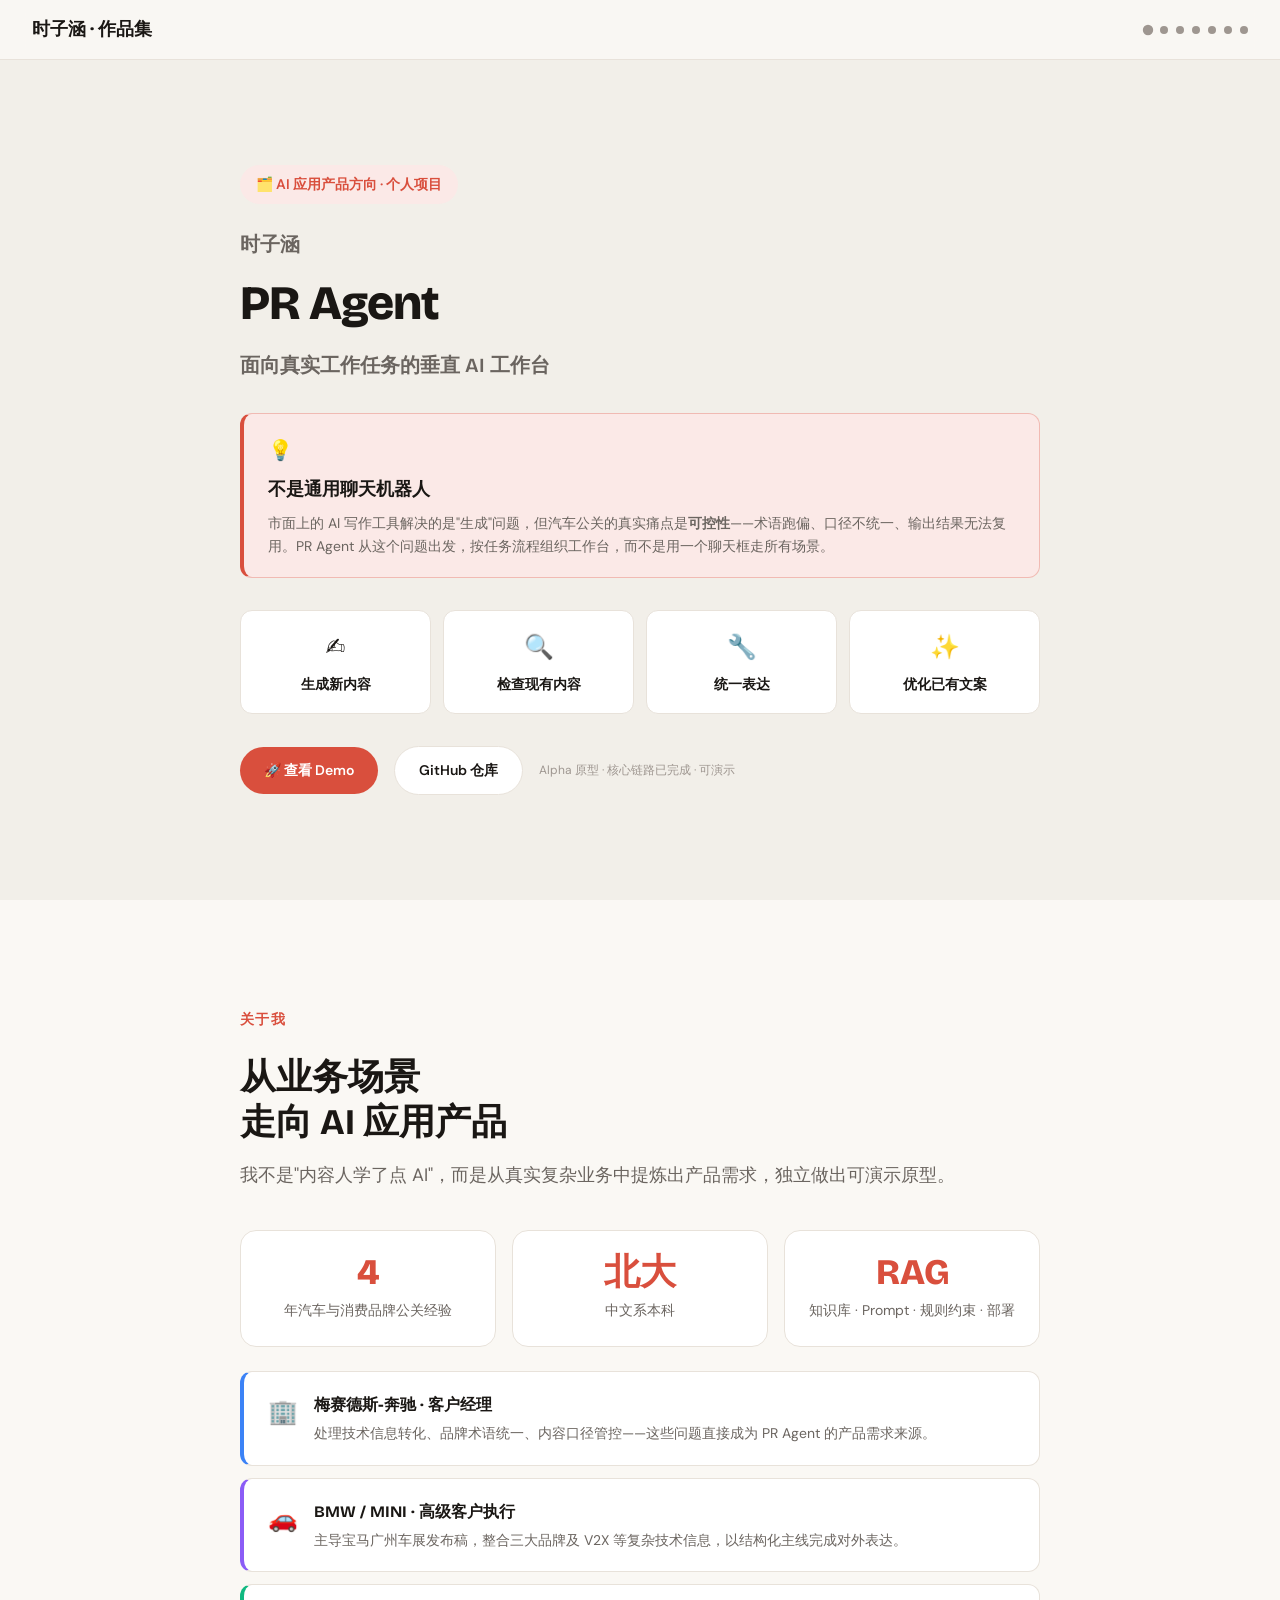
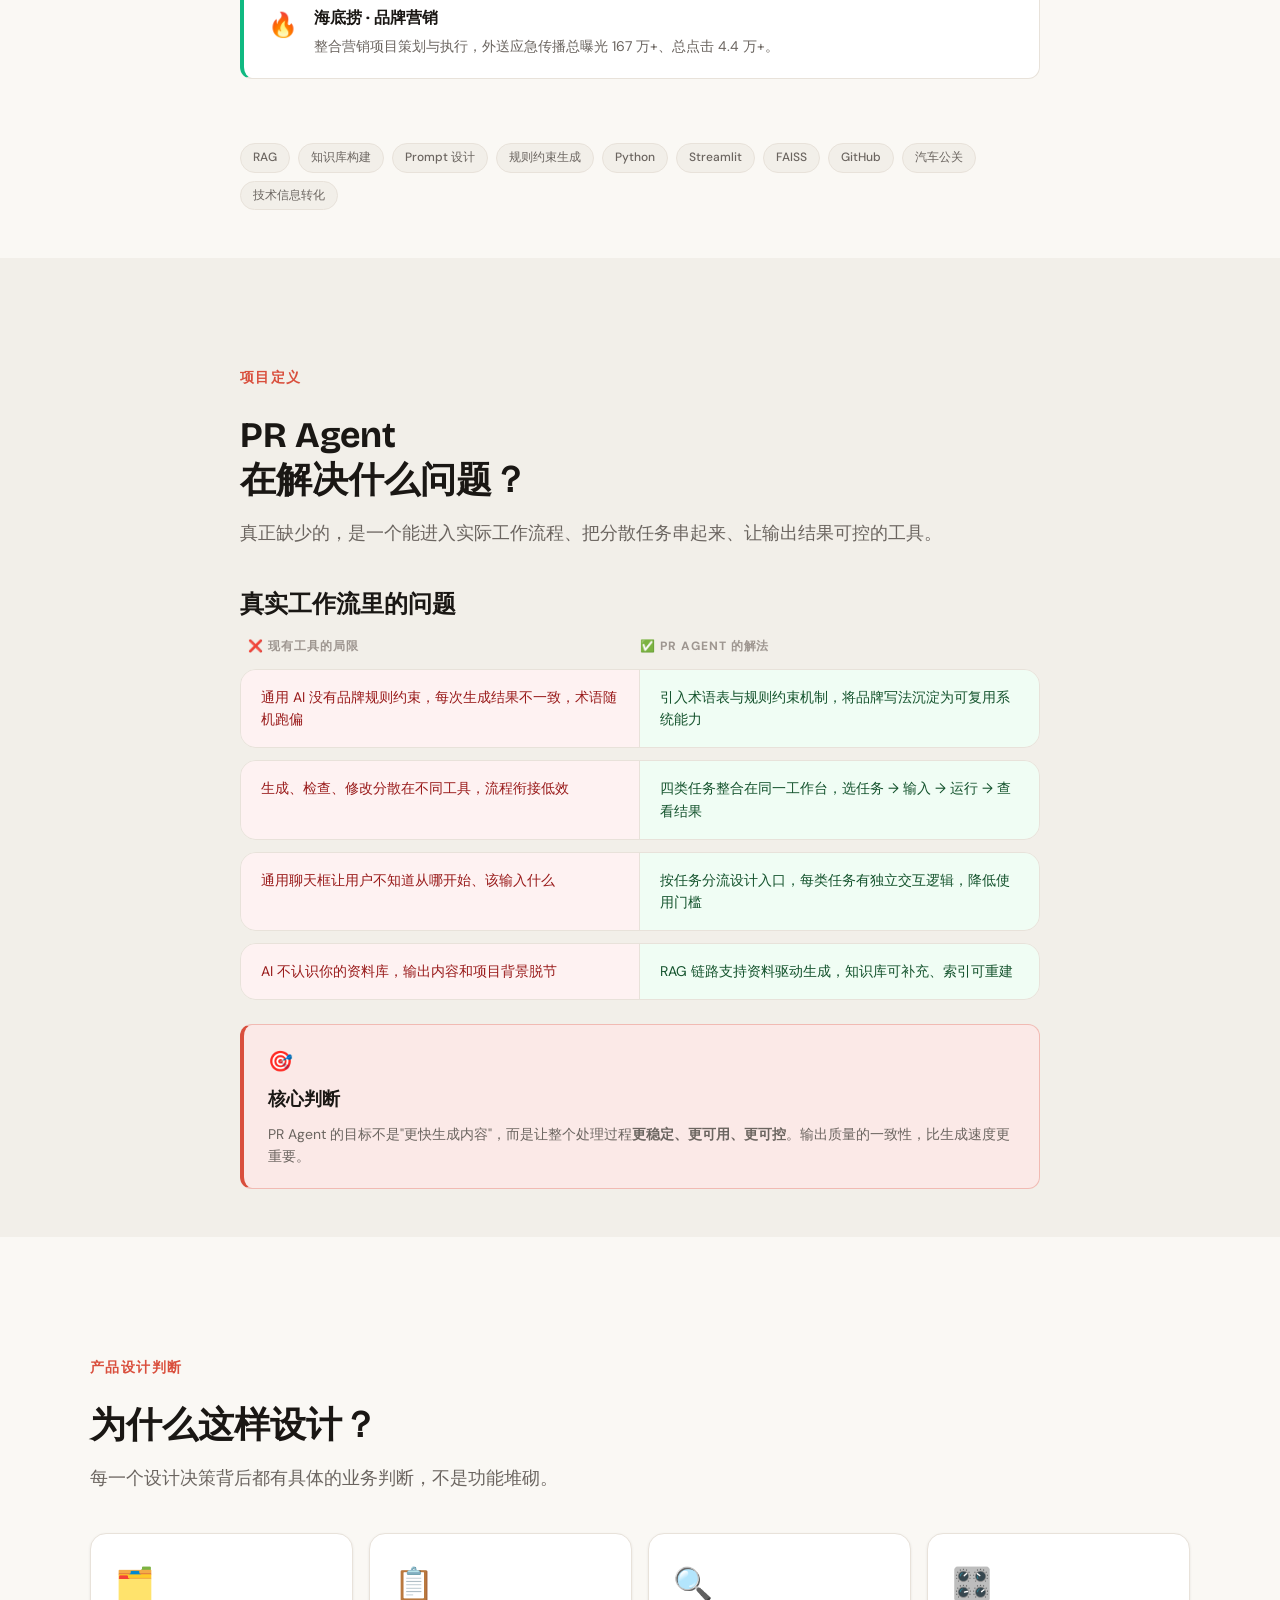
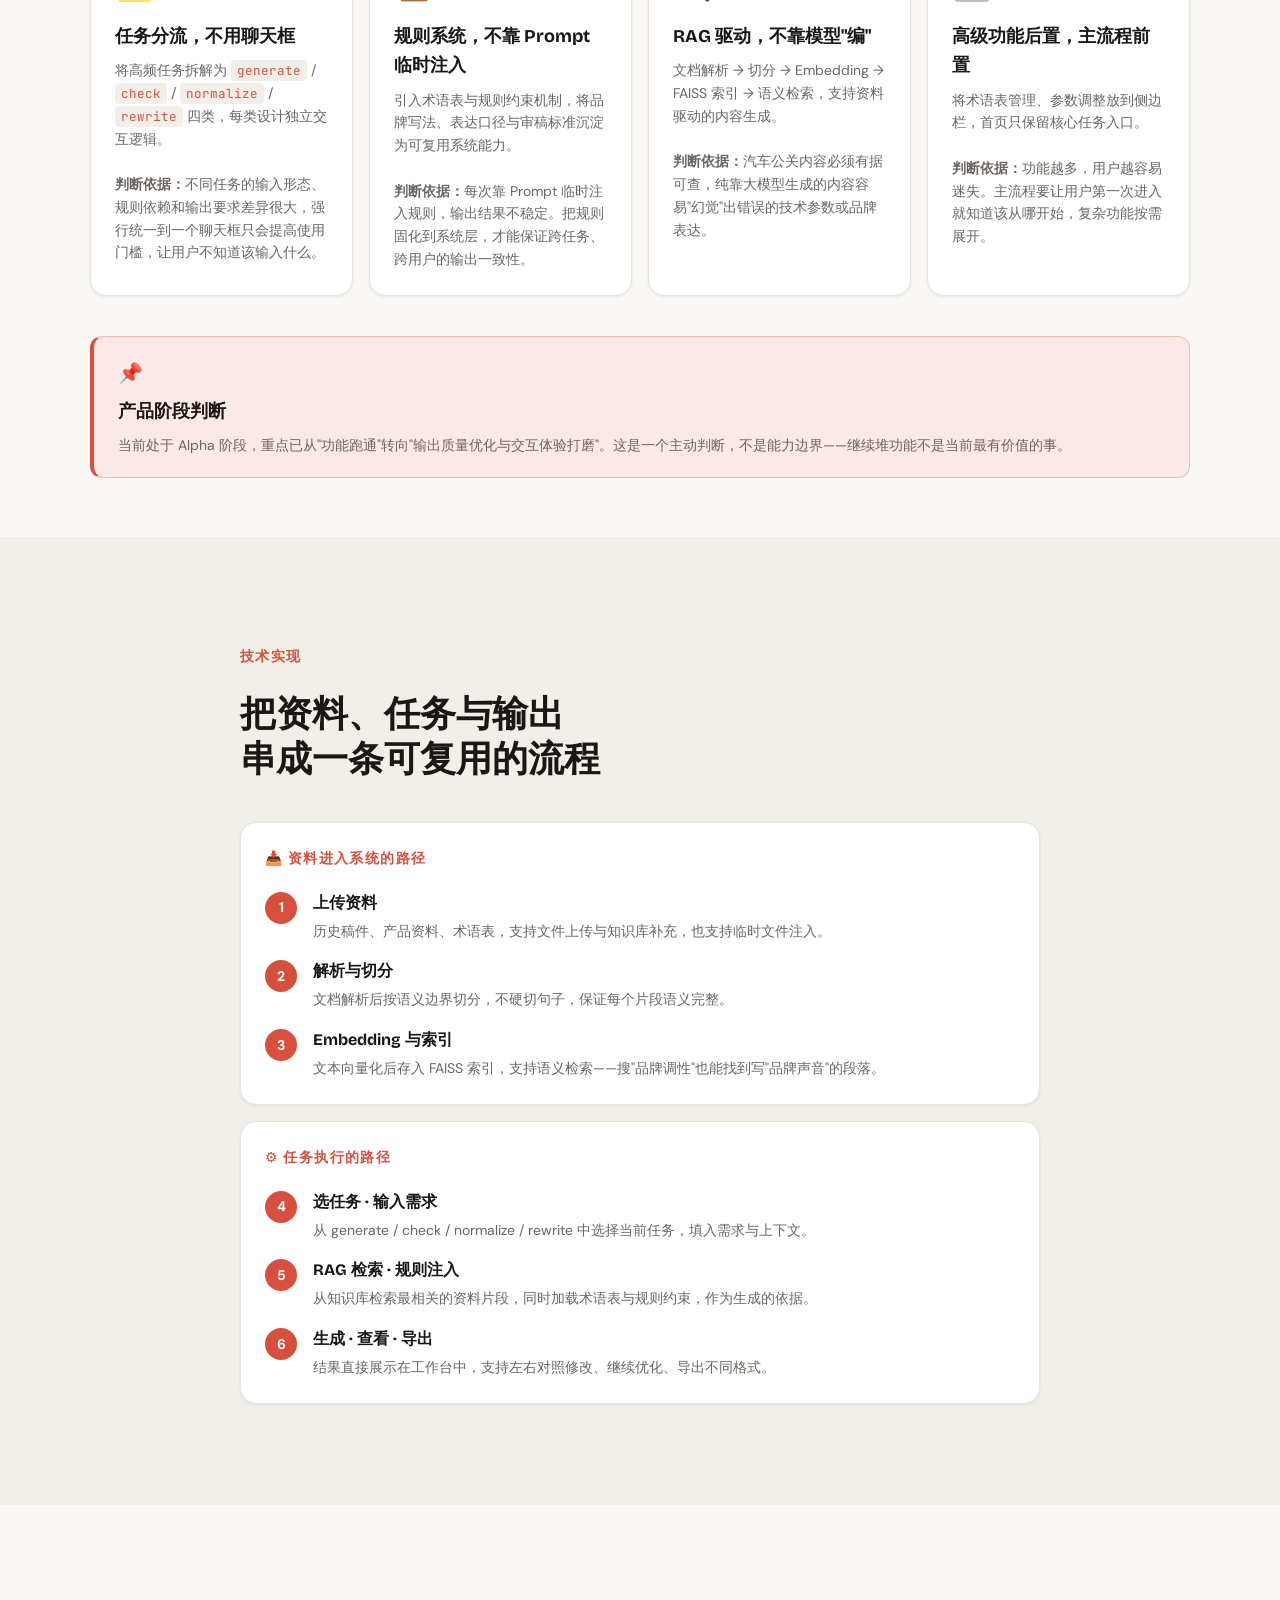
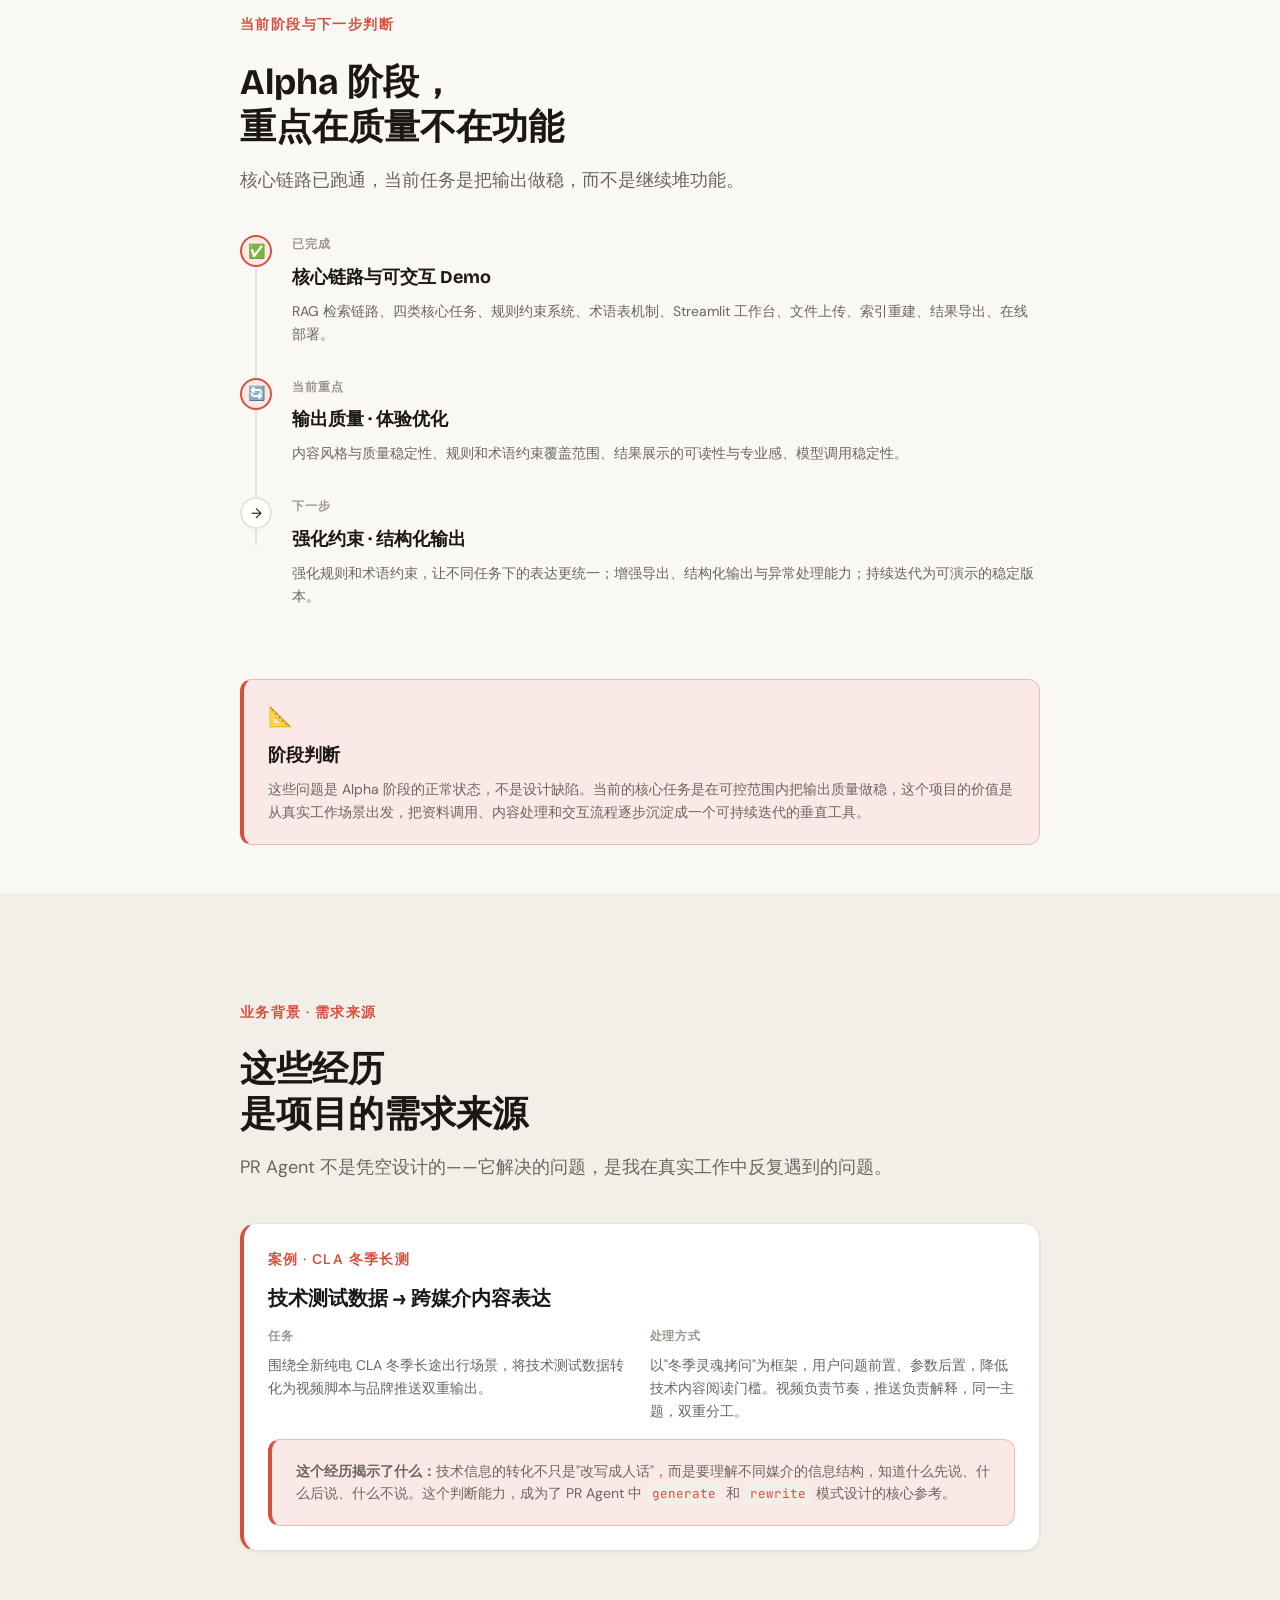
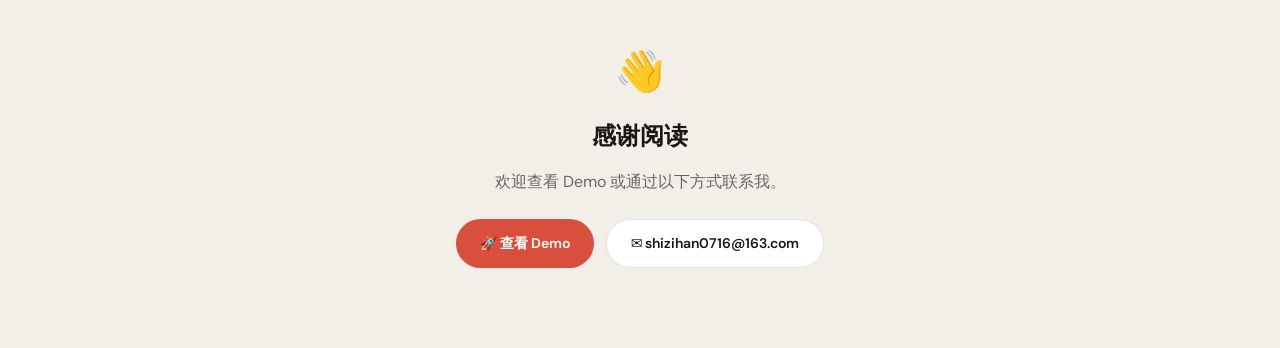
==== index.html @ f88ed5dc "Add files via upload" ====
<!DOCTYPE html>
<html lang="zh-CN">
<head>
<meta charset="UTF-8">
<meta name="viewport" content="width=device-width, initial-scale=1.0">
<title>时子涵 — PR Agent 作品集</title>
<style>
@import url('https://fonts.googleapis.com/css2?family=Bricolage+Grotesque:wght@400;600;700;800&family=DM+Sans:wght@400;500;600&family=JetBrains+Mono:wght@400;500&display=swap');

:root {
  --color-bg:           #FAF8F4;
  --color-bg-alt:       #F2EFE9;
  --color-bg-dark:      #1E1E2E;
  --color-surface:      #FFFFFF;
  --color-surface-warm: #FDF9F3;
  --color-accent:       #D94F3D;
  --color-accent-hover: #B83D2C;
  --color-accent-soft:  #FBE9E7;
  --color-text:         #1A1714;
  --color-text-muted:   #6B6560;
  --color-text-subtle:  #9E9690;
  --color-text-inverse: #F0EDE8;
  --color-border:       #E8E2DA;
  --color-border-mid:   #D4CCC2;
  --font-display: 'Bricolage Grotesque', Georgia, serif;
  --font-body:    'DM Sans', system-ui, sans-serif;
  --font-mono:    'JetBrains Mono', monospace;
  --text-xs: 0.75rem; --text-sm: 0.875rem; --text-base: 1rem;
  --text-lg: 1.125rem; --text-xl: 1.25rem; --text-2xl: 1.5rem;
  --text-3xl: 1.875rem; --text-4xl: 2.25rem; --text-5xl: 3rem;
  --leading-tight: 1.25; --leading-snug: 1.375; --leading-normal: 1.5; --leading-relaxed: 1.625;
  --space-1:.25rem;--space-2:.5rem;--space-3:.75rem;--space-4:1rem;--space-5:1.25rem;
  --space-6:1.5rem;--space-8:2rem;--space-10:2.5rem;--space-12:3rem;--space-16:4rem;--space-20:5rem;
  --radius-sm:4px;--radius-md:8px;--radius-lg:12px;--radius-xl:16px;--radius-2xl:24px;--radius-full:9999px;
  --shadow-sm:0 1px 3px rgba(26,23,20,.08);--shadow-md:0 4px 12px rgba(26,23,20,.10);
  --shadow-lg:0 8px 24px rgba(26,23,20,.12);--shadow-xl:0 16px 48px rgba(26,23,20,.14);
  --transition-fast:150ms ease;--transition-normal:250ms ease;--transition-slow:400ms ease;
  --content-width:800px;--wide-width:1100px;--nav-height:60px;
}

*,*::before,*::after{box-sizing:border-box;margin:0;padding:0}
html{scroll-behavior:smooth;scroll-snap-type:y proximity;overflow-x:hidden}
body{font-family:var(--font-body);font-size:var(--text-base);line-height:var(--leading-relaxed);color:var(--color-text);background:var(--color-bg)}
::-webkit-scrollbar{width:8px}::-webkit-scrollbar-track{background:var(--color-bg-alt)}
::-webkit-scrollbar-thumb{background:var(--color-border-mid);border-radius:var(--radius-full)}
::-webkit-scrollbar-thumb:hover{background:var(--color-text-subtle)}

/* NAV */
.nav{position:fixed;top:0;left:0;right:0;height:var(--nav-height);background:rgba(250,248,244,.92);
  backdrop-filter:blur(12px);-webkit-backdrop-filter:blur(12px);border-bottom:1px solid var(--color-border);
  display:flex;align-items:center;justify-content:space-between;padding:0 var(--space-8);z-index:1000}
.nav-progress{position:absolute;bottom:0;left:0;height:2px;background:var(--color-accent);transition:width var(--transition-normal)}
.nav-brand{font-family:var(--font-display);font-weight:700;font-size:var(--text-lg)}
.nav-modules{display:flex;gap:var(--space-2)}
.nav-dot{width:8px;height:8px;border-radius:var(--radius-full);background:var(--color-border-mid);cursor:pointer;transition:all var(--transition-fast)}
.nav-dot.active{background:var(--color-accent);transform:scale(1.3)}
.nav-dot.visited{background:var(--color-text-subtle)}

/* MODULES */
.module{min-height:100dvh;min-height:100vh;scroll-snap-align:start;
  padding:calc(var(--nav-height) + var(--space-12)) var(--space-8) var(--space-12);
  display:flex;flex-direction:column;align-items:center;justify-content:center}
.module:nth-child(odd){background:var(--color-bg)}
.module:nth-child(even){background:var(--color-bg-alt)}
.module-inner{width:100%;max-width:var(--content-width)}
.module-wide{max-width:var(--wide-width)}

/* TYPOGRAPHY */
.display{font-family:var(--font-display);font-size:clamp(var(--text-3xl),5vw,var(--text-5xl));font-weight:800;line-height:var(--leading-tight);letter-spacing:-.02em}
.heading-1{font-family:var(--font-display);font-size:clamp(var(--text-2xl),3vw,var(--text-4xl));font-weight:700;line-height:var(--leading-tight)}
.heading-2{font-family:var(--font-display);font-size:var(--text-2xl);font-weight:700;line-height:var(--leading-snug)}
.module-label{font-size:var(--text-sm);font-weight:600;letter-spacing:.1em;text-transform:uppercase;color:var(--color-accent)}
.lead{font-size:var(--text-lg);color:var(--color-text-muted);line-height:var(--leading-relaxed);max-width:60ch}

/* CARDS */
.card{background:var(--color-surface);border:1px solid var(--color-border);border-radius:var(--radius-xl);padding:var(--space-6);box-shadow:var(--shadow-sm)}
.card-warm{background:var(--color-surface-warm)}
.card-grid{display:grid;grid-template-columns:repeat(auto-fit,minmax(220px,1fr));gap:var(--space-4)}

/* CALLOUT */
.callout{background:var(--color-accent-soft);border:1px solid rgba(217,79,61,.3);border-left:4px solid var(--color-accent);border-radius:var(--radius-lg);padding:var(--space-5) var(--space-6)}
.callout-icon{font-size:var(--text-xl);margin-bottom:var(--space-2)}
.callout-title{font-family:var(--font-display);font-weight:700;font-size:var(--text-lg);margin-bottom:var(--space-2)}

/* PATTERN CARDS */
.pattern-card{background:var(--color-surface);border:1px solid var(--color-border);border-radius:var(--radius-xl);padding:var(--space-6);box-shadow:var(--shadow-sm)}
.pattern-icon{font-size:2rem;margin-bottom:var(--space-3)}
.pattern-name{font-family:var(--font-display);font-weight:700;font-size:var(--text-lg);margin-bottom:var(--space-2)}
.pattern-desc{color:var(--color-text-muted);font-size:var(--text-sm);line-height:var(--leading-relaxed)}

/* ACTOR CARD */
.actor-card{display:flex;align-items:flex-start;gap:var(--space-4);padding:var(--space-5) var(--space-6);
  background:var(--color-surface);border:1px solid var(--color-border);border-radius:var(--radius-lg);border-left:4px solid var(--actor-color,var(--color-accent))}

/* STEP FLOW */
.step-flow{display:flex;flex-direction:column;gap:var(--space-4)}
.step-item{display:flex;gap:var(--space-4);align-items:flex-start}
.step-num{width:32px;height:32px;border-radius:var(--radius-full);background:var(--color-accent);color:#fff;
  display:flex;align-items:center;justify-content:center;font-weight:700;font-size:var(--text-sm);flex-shrink:0;margin-top:2px}
.step-content h4{font-family:var(--font-display);font-weight:700;margin-bottom:var(--space-1)}
.step-content p{color:var(--color-text-muted);font-size:var(--text-sm)}

/* HERO */
.hero-badge{display:inline-flex;align-items:center;gap:var(--space-2);background:var(--color-accent-soft);
  color:var(--color-accent);border-radius:var(--radius-full);padding:var(--space-2) var(--space-4);
  font-size:var(--text-sm);font-weight:600;margin-bottom:var(--space-6)}
.hero-tags{display:flex;gap:var(--space-2);flex-wrap:wrap;margin-top:var(--space-6)}
.tag{display:inline-block;padding:var(--space-1) var(--space-3);background:var(--color-bg-alt);
  border:1px solid var(--color-border);border-radius:var(--radius-full);font-size:var(--text-xs);font-weight:500;color:var(--color-text-muted)}

/* DIVIDER */
.section-space{height:var(--space-10)}
.section-space-sm{height:var(--space-6)}

/* INLINE CODE */
code{font-family:var(--font-mono);font-size:.9em;background:var(--color-bg-alt);padding:2px 6px;border-radius:var(--radius-sm);color:var(--color-accent)}

/* LINK */
a.link{color:var(--color-accent);text-decoration:none;border-bottom:1px solid rgba(217,79,61,.3);transition:border-color var(--transition-fast)}
a.link:hover{border-color:var(--color-accent)}

/* COMPARE TABLE */
.compare-row{display:grid;grid-template-columns:1fr 1fr;gap:0;border-radius:var(--radius-xl);overflow:hidden;border:1px solid var(--color-border);margin-bottom:var(--space-3)}
.compare-cell{padding:var(--space-4) var(--space-5);font-size:var(--text-sm);line-height:var(--leading-relaxed)}
.compare-cell.bad{background:#FEF2F2;color:#991B1B;border-right:1px solid var(--color-border)}
.compare-cell.good{background:#F0FDF4;color:#14532D}
.compare-header{display:grid;grid-template-columns:1fr 1fr;gap:0;margin-bottom:var(--space-3);padding:0 var(--space-2)}
.compare-header span{font-size:var(--text-xs);font-weight:700;letter-spacing:.08em;text-transform:uppercase;color:var(--color-text-subtle)}

/* TIMELINE */
.timeline{display:flex;flex-direction:column;gap:0}
.timeline-item{display:flex;gap:var(--space-5);position:relative}
.timeline-item:not(:last-child)::before{content:'';position:absolute;left:15px;top:32px;bottom:-var(--space-4);width:2px;background:var(--color-border);height:calc(100% + var(--space-4))}
.timeline-dot{width:32px;height:32px;border-radius:var(--radius-full);background:var(--color-surface);border:2px solid var(--color-border);flex-shrink:0;display:flex;align-items:center;justify-content:center;font-size:var(--text-sm);z-index:1}
.timeline-dot.active{border-color:var(--color-accent);background:var(--color-accent-soft)}
.timeline-content{padding-bottom:var(--space-8);flex:1}
.timeline-label{font-size:var(--text-xs);font-weight:600;letter-spacing:.08em;text-transform:uppercase;color:var(--color-text-subtle);margin-bottom:var(--space-2)}
.timeline-title{font-family:var(--font-display);font-weight:700;font-size:var(--text-lg);margin-bottom:var(--space-2)}
.timeline-desc{color:var(--color-text-muted);font-size:var(--text-sm);line-height:var(--leading-relaxed)}

/* ANIMATIONS */
.fade-up{opacity:0;transform:translateY(32px)}
.fade-in{opacity:0}
.slide-left{opacity:0;transform:translateX(-32px)}
.scale-in{opacity:0;transform:scale(.92)}
.fade-up.visible,.fade-in.visible,.slide-left.visible,.scale-in.visible{opacity:1;transform:none;transition:opacity .6s ease,transform .6s ease}
.stagger>*{opacity:0;transform:translateY(24px)}

/* STAT */
.stat-grid{display:grid;grid-template-columns:repeat(auto-fit,minmax(160px,1fr));gap:var(--space-4)}
.stat-card{background:var(--color-surface);border:1px solid var(--color-border);border-radius:var(--radius-xl);padding:var(--space-6);text-align:center}
.stat-num{font-family:var(--font-display);font-size:var(--text-4xl);font-weight:800;color:var(--color-accent);line-height:1}
.stat-label{font-size:var(--text-sm);color:var(--color-text-muted);margin-top:var(--space-2)}

@media(max-width:768px){
  .module{padding:calc(var(--nav-height) + var(--space-8)) var(--space-4) var(--space-8)}
  .card-grid{grid-template-columns:1fr}
  .compare-row{grid-template-columns:1fr}
  .compare-cell.bad{border-right:none;border-bottom:1px solid var(--color-border)}
  .nav-modules{display:none}
}
</style>
</head>
<body>

<!-- NAVIGATION -->
<nav class="nav" role="navigation">
  <div class="nav-brand">时子涵 · 作品集</div>
  <div class="nav-modules" role="list">
    <div class="nav-dot active" title="封面"></div>
    <div class="nav-dot" title="这是谁做的"></div>
    <div class="nav-dot" title="项目是什么"></div>
    <div class="nav-dot" title="产品判断"></div>
    <div class="nav-dot" title="它怎么工作"></div>
    <div class="nav-dot" title="当前阶段"></div>
    <div class="nav-dot" title="业务背景"></div>
  </div>
  <div class="nav-progress"></div>
</nav>

<!-- ═══════════════════════════════ PAGE 1 — 封面 ═══════════════════════════════ -->
<section class="module" id="page-1">
  <div class="module-inner">

    <div class="fade-up">
      <div class="hero-badge">🗂️ AI 应用产品方向 · 个人项目</div>

      <div style="margin-bottom:var(--space-3)">
        <span style="font-family:var(--font-display);font-size:var(--text-xl);font-weight:600;color:var(--color-text-muted)">时子涵</span>
      </div>

      <h1 class="display" style="margin-bottom:var(--space-4)">PR Agent</h1>

      <p style="font-size:var(--text-xl);color:var(--color-text-muted);margin-bottom:var(--space-8);font-family:var(--font-display);font-weight:600">
        面向真实工作任务的垂直 AI 工作台
      </p>

      <div class="callout" style="margin-bottom:var(--space-8)">
        <div class="callout-icon">💡</div>
        <div class="callout-title">不是通用聊天机器人</div>
        <p style="color:var(--color-text-muted);font-size:var(--text-sm)">
          市面上的 AI 写作工具解决的是"生成"问题，但汽车公关的真实痛点是<strong>可控性</strong>——术语跑偏、口径不统一、输出结果无法复用。PR Agent 从这个问题出发，按任务流程组织工作台，而不是用一个聊天框走所有场景。
        </p>
      </div>

      <div style="display:flex;gap:var(--space-3);flex-wrap:wrap;margin-bottom:var(--space-8)">
        <div style="flex:1;min-width:160px;background:var(--color-surface);border:1px solid var(--color-border);border-radius:var(--radius-lg);padding:var(--space-4);text-align:center">
          <div style="font-size:1.5rem;margin-bottom:var(--space-2)">✍️</div>
          <div style="font-weight:600;font-size:var(--text-sm);font-family:var(--font-display)">生成新内容</div>
        </div>
        <div style="flex:1;min-width:160px;background:var(--color-surface);border:1px solid var(--color-border);border-radius:var(--radius-lg);padding:var(--space-4);text-align:center">
          <div style="font-size:1.5rem;margin-bottom:var(--space-2)">🔍</div>
          <div style="font-weight:600;font-size:var(--text-sm);font-family:var(--font-display)">检查现有内容</div>
        </div>
        <div style="flex:1;min-width:160px;background:var(--color-surface);border:1px solid var(--color-border);border-radius:var(--radius-lg);padding:var(--space-4);text-align:center">
          <div style="font-size:1.5rem;margin-bottom:var(--space-2)">🔧</div>
          <div style="font-weight:600;font-size:var(--text-sm);font-family:var(--font-display)">统一表达</div>
        </div>
        <div style="flex:1;min-width:160px;background:var(--color-surface);border:1px solid var(--color-border);border-radius:var(--radius-lg);padding:var(--space-4);text-align:center">
          <div style="font-size:1.5rem;margin-bottom:var(--space-2)">✨</div>
          <div style="font-weight:600;font-size:var(--text-sm);font-family:var(--font-display)">优化已有文案</div>
        </div>
      </div>
    </div>

    <div class="fade-in" style="transition-delay:200ms">
      <div style="display:flex;align-items:center;gap:var(--space-4);flex-wrap:wrap">
        <a href="https://pr-semantic-search-tmyfjdzfscxdt8ul98aygz.streamlit.app/" target="_blank" style="display:inline-flex;align-items:center;gap:var(--space-2);background:var(--color-accent);color:#fff;border-radius:var(--radius-full);padding:var(--space-3) var(--space-6);font-weight:600;font-size:var(--text-sm);text-decoration:none;transition:background var(--transition-fast)" onmouseover="this.style.background='#B83D2C'" onmouseout="this.style.background='#D94F3D'">
          🚀 查看 Demo
        </a>
        <a href="https://github.com/biu0716/pr-semantic-search" target="_blank" style="display:inline-flex;align-items:center;gap:var(--space-2);background:var(--color-surface);color:var(--color-text);border:1px solid var(--color-border);border-radius:var(--radius-full);padding:var(--space-3) var(--space-6);font-weight:600;font-size:var(--text-sm);text-decoration:none">
          GitHub 仓库
        </a>
        <span style="font-size:var(--text-xs);color:var(--color-text-subtle)">Alpha 原型 · 核心链路已完成 · 可演示</span>
      </div>
    </div>

  </div>
</section>

<!-- ═══════════════════════════════ PAGE 2 — 这是谁做的 ═══════════════════════════════ -->
<section class="module" id="page-2">
  <div class="module-inner">

    <div class="fade-up">
      <div class="module-label">关于我</div>
      <div class="section-space-sm"></div>
      <h2 class="heading-1">从业务场景<br>走向 AI 应用产品</h2>
      <p class="lead" style="margin-top:var(--space-4)">我不是"内容人学了点 AI"，而是从真实复杂业务中提炼出产品需求，独立做出可演示原型。</p>
    </div>

    <div class="section-space"></div>

    <div class="stat-grid fade-up" style="transition-delay:100ms;margin-bottom:var(--space-6)">
      <div class="stat-card">
        <div class="stat-num">4</div>
        <div class="stat-label">年汽车与消费品牌公关经验</div>
      </div>
      <div class="stat-card">
        <div class="stat-num">北大</div>
        <div class="stat-label">中文系本科</div>
      </div>
      <div class="stat-card">
        <div class="stat-num">RAG</div>
        <div class="stat-label">知识库 · Prompt · 规则约束 · 部署</div>
      </div>
    </div>

    <div class="stagger fade-up" style="transition-delay:150ms">
      <div class="actor-card" style="--actor-color:#3B82F6;margin-bottom:var(--space-3)">
        <div style="font-size:1.5rem">🏢</div>
        <div>
          <div style="font-weight:700;font-family:var(--font-display);margin-bottom:var(--space-1)">梅赛德斯-奔驰 · 客户经理</div>
          <div style="font-size:var(--text-sm);color:var(--color-text-muted)">处理技术信息转化、品牌术语统一、内容口径管控——这些问题直接成为 PR Agent 的产品需求来源。</div>
        </div>
      </div>
      <div class="actor-card" style="--actor-color:#8B5CF6;margin-bottom:var(--space-3)">
        <div style="font-size:1.5rem">🚗</div>
        <div>
          <div style="font-weight:700;font-family:var(--font-display);margin-bottom:var(--space-1)">BMW / MINI · 高级客户执行</div>
          <div style="font-size:var(--text-sm);color:var(--color-text-muted)">主导宝马广州车展发布稿，整合三大品牌及 V2X 等复杂技术信息，以结构化主线完成对外表达。</div>
        </div>
      </div>
      <div class="actor-card" style="--actor-color:#10B981">
        <div style="font-size:1.5rem">🔥</div>
        <div>
          <div style="font-weight:700;font-family:var(--font-display);margin-bottom:var(--space-1)">海底捞 · 品牌营销</div>
          <div style="font-size:var(--text-sm);color:var(--color-text-muted)">整合营销项目策划与执行，外送应急传播总曝光 167 万+、总点击 4.4 万+。</div>
        </div>
      </div>
    </div>

    <div class="section-space"></div>

    <div class="hero-tags fade-in" style="transition-delay:300ms">
      <span class="tag">RAG</span>
      <span class="tag">知识库构建</span>
      <span class="tag">Prompt 设计</span>
      <span class="tag">规则约束生成</span>
      <span class="tag">Python</span>
      <span class="tag">Streamlit</span>
      <span class="tag">FAISS</span>
      <span class="tag">GitHub</span>
      <span class="tag">汽车公关</span>
      <span class="tag">技术信息转化</span>
    </div>

  </div>
</section>

<!-- ═══════════════════════════════ PAGE 3 — 项目是什么 ═══════════════════════════════ -->
<section class="module" id="page-3">
  <div class="module-inner">

    <div class="fade-up">
      <div class="module-label">项目定义</div>
      <div class="section-space-sm"></div>
      <h2 class="heading-1">PR Agent<br>在解决什么问题？</h2>
      <p class="lead" style="margin-top:var(--space-4)">真正缺少的，是一个能进入实际工作流程、把分散任务串起来、让输出结果可控的工具。</p>
    </div>

    <div class="section-space"></div>

    <div class="fade-up" style="transition-delay:100ms;margin-bottom:var(--space-6)">
      <h3 class="heading-2" style="margin-bottom:var(--space-4)">真实工作流里的问题</h3>
      <div class="compare-header">
        <span>❌ 现有工具的局限</span>
        <span>✅ PR Agent 的解法</span>
      </div>
      <div class="compare-row">
        <div class="compare-cell bad">通用 AI 没有品牌规则约束，每次生成结果不一致，术语随机跑偏</div>
        <div class="compare-cell good">引入术语表与规则约束机制，将品牌写法沉淀为可复用系统能力</div>
      </div>
      <div class="compare-row">
        <div class="compare-cell bad">生成、检查、修改分散在不同工具，流程衔接低效</div>
        <div class="compare-cell good">四类任务整合在同一工作台，选任务 → 输入 → 运行 → 查看结果</div>
      </div>
      <div class="compare-row">
        <div class="compare-cell bad">通用聊天框让用户不知道从哪开始、该输入什么</div>
        <div class="compare-cell good">按任务分流设计入口，每类任务有独立交互逻辑，降低使用门槛</div>
      </div>
      <div class="compare-row">
        <div class="compare-cell bad">AI 不认识你的资料库，输出内容和项目背景脱节</div>
        <div class="compare-cell good">RAG 链路支持资料驱动生成，知识库可补充、索引可重建</div>
      </div>
    </div>

    <div class="callout fade-up" style="transition-delay:200ms">
      <div class="callout-icon">🎯</div>
      <div class="callout-title">核心判断</div>
      <p style="color:var(--color-text-muted);font-size:var(--text-sm)">
        PR Agent 的目标不是"更快生成内容"，而是让整个处理过程<strong>更稳定、更可用、更可控</strong>。输出质量的一致性，比生成速度更重要。
      </p>
    </div>

  </div>
</section>

<!-- ═══════════════════════════════ PAGE 4 — 产品判断 ═══════════════════════════════ -->
<section class="module" id="page-4">
  <div class="module-inner module-wide">

    <div class="fade-up">
      <div class="module-label">产品设计判断</div>
      <div class="section-space-sm"></div>
      <h2 class="heading-1">为什么这样设计？</h2>
      <p class="lead" style="margin-top:var(--space-4)">每一个设计决策背后都有具体的业务判断，不是功能堆砌。</p>
    </div>

    <div class="section-space"></div>

    <div class="card-grid fade-up" style="transition-delay:100ms">

      <div class="pattern-card">
        <div class="pattern-icon">🗂️</div>
        <div class="pattern-name">任务分流，不用聊天框</div>
        <div class="pattern-desc">
          将高频任务拆解为 <code>generate</code> / <code>check</code> / <code>normalize</code> / <code>rewrite</code> 四类，每类设计独立交互逻辑。
          <br><br>
          <strong>判断依据：</strong>不同任务的输入形态、规则依赖和输出要求差异很大，强行统一到一个聊天框只会提高使用门槛，让用户不知道该输入什么。
        </div>
      </div>

      <div class="pattern-card">
        <div class="pattern-icon">📋</div>
        <div class="pattern-name">规则系统，不靠 Prompt 临时注入</div>
        <div class="pattern-desc">
          引入术语表与规则约束机制，将品牌写法、表达口径与审稿标准沉淀为可复用系统能力。
          <br><br>
          <strong>判断依据：</strong>每次靠 Prompt 临时注入规则，输出结果不稳定。把规则固化到系统层，才能保证跨任务、跨用户的输出一致性。
        </div>
      </div>

      <div class="pattern-card">
        <div class="pattern-icon">🔍</div>
        <div class="pattern-name">RAG 驱动，不靠模型"编"</div>
        <div class="pattern-desc">
          文档解析 → 切分 → Embedding → FAISS 索引 → 语义检索，支持资料驱动的内容生成。
          <br><br>
          <strong>判断依据：</strong>汽车公关内容必须有据可查，纯靠大模型生成的内容容易"幻觉"出错误的技术参数或品牌表达。
        </div>
      </div>

      <div class="pattern-card">
        <div class="pattern-icon">🎛️</div>
        <div class="pattern-name">高级功能后置，主流程前置</div>
        <div class="pattern-desc">
          将术语表管理、参数调整放到侧边栏，首页只保留核心任务入口。
          <br><br>
          <strong>判断依据：</strong>功能越多，用户越容易迷失。主流程要让用户第一次进入就知道该从哪开始，复杂功能按需展开。
        </div>
      </div>

    </div>

    <div class="section-space"></div>

    <div class="callout fade-up" style="transition-delay:200ms">
      <div class="callout-icon">📌</div>
      <div class="callout-title">产品阶段判断</div>
      <p style="color:var(--color-text-muted);font-size:var(--text-sm)">
        当前处于 Alpha 阶段，重点已从"功能跑通"转向"输出质量优化与交互体验打磨"。这是一个主动判断，不是能力边界——继续堆功能不是当前最有价值的事。
      </p>
    </div>

  </div>
</section>

<!-- ═══════════════════════════════ PAGE 5 — 它怎么工作 ═══════════════════════════════ -->
<section class="module" id="page-5">
  <div class="module-inner">

    <div class="fade-up">
      <div class="module-label">技术实现</div>
      <div class="section-space-sm"></div>
      <h2 class="heading-1">把资料、任务与输出<br>串成一条可复用的流程</h2>
    </div>

    <div class="section-space"></div>

    <div class="card fade-up" style="transition-delay:100ms;margin-bottom:var(--space-4)">
      <p class="module-label" style="margin-bottom:var(--space-5)">📥 资料进入系统的路径</p>
      <div class="step-flow">
        <div class="step-item">
          <div class="step-num">1</div>
          <div class="step-content">
            <h4>上传资料</h4>
            <p>历史稿件、产品资料、术语表，支持文件上传与知识库补充，也支持临时文件注入。</p>
          </div>
        </div>
        <div class="step-item">
          <div class="step-num">2</div>
          <div class="step-content">
            <h4>解析与切分</h4>
            <p>文档解析后按语义边界切分，不硬切句子，保证每个片段语义完整。</p>
          </div>
        </div>
        <div class="step-item">
          <div class="step-num">3</div>
          <div class="step-content">
            <h4>Embedding 与索引</h4>
            <p>文本向量化后存入 FAISS 索引，支持语义检索——搜"品牌调性"也能找到写"品牌声音"的段落。</p>
          </div>
        </div>
      </div>
    </div>

    <div class="card fade-up" style="transition-delay:200ms;margin-bottom:var(--space-4)">
      <p class="module-label" style="margin-bottom:var(--space-5)">⚙️ 任务执行的路径</p>
      <div class="step-flow">
        <div class="step-item">
          <div class="step-num">4</div>
          <div class="step-content">
            <h4>选任务 · 输入需求</h4>
            <p>从 generate / check / normalize / rewrite 中选择当前任务，填入需求与上下文。</p>
          </div>
        </div>
        <div class="step-item">
          <div class="step-num">5</div>
          <div class="step-content">
            <h4>RAG 检索 · 规则注入</h4>
            <p>从知识库检索最相关的资料片段，同时加载术语表与规则约束，作为生成的依据。</p>
          </div>
        </div>
        <div class="step-item">
          <div class="step-num">6</div>
          <div class="step-content">
            <h4>生成 · 查看 · 导出</h4>
            <p>结果直接展示在工作台中，支持左右对照修改、继续优化、导出不同格式。</p>
          </div>
        </div>
      </div>
    </div>

    <div class="hero-tags fade-in" style="transition-delay:300ms">
      <span class="tag">Python</span>
      <span class="tag">Streamlit</span>
      <span class="tag">FAISS</span>
      <span class="tag">sentence-transformers</span>
      <span class="tag">RAG</span>
      <span class="tag">GitHub</span>
      <span class="tag">在线部署</span>
    </div>

  </div>
</section>

<!-- ═══════════════════════════════ PAGE 6 — 当前阶段 ═══════════════════════════════ -->
<section class="module" id="page-6">
  <div class="module-inner">

    <div class="fade-up">
      <div class="module-label">当前阶段与下一步判断</div>
      <div class="section-space-sm"></div>
      <h2 class="heading-1">Alpha 阶段，<br>重点在质量不在功能</h2>
      <p class="lead" style="margin-top:var(--space-4)">核心链路已跑通，当前任务是把输出做稳，而不是继续堆功能。</p>
    </div>

    <div class="section-space"></div>

    <div class="timeline fade-up" style="transition-delay:100ms">

      <div class="timeline-item">
        <div class="timeline-dot active">✅</div>
        <div class="timeline-content">
          <div class="timeline-label">已完成</div>
          <div class="timeline-title">核心链路与可交互 Demo</div>
          <div class="timeline-desc">RAG 检索链路、四类核心任务、规则约束系统、术语表机制、Streamlit 工作台、文件上传、索引重建、结果导出、在线部署。</div>
        </div>
      </div>

      <div class="timeline-item">
        <div class="timeline-dot active">🔄</div>
        <div class="timeline-content">
          <div class="timeline-label">当前重点</div>
          <div class="timeline-title">输出质量 · 体验优化</div>
          <div class="timeline-desc">内容风格与质量稳定性、规则和术语约束覆盖范围、结果展示的可读性与专业感、模型调用稳定性。</div>
        </div>
      </div>

      <div class="timeline-item">
        <div class="timeline-dot">→</div>
        <div class="timeline-content">
          <div class="timeline-label">下一步</div>
          <div class="timeline-title">强化约束 · 结构化输出</div>
          <div class="timeline-desc">强化规则和术语约束，让不同任务下的表达更统一；增强导出、结构化输出与异常处理能力；持续迭代为可演示的稳定版本。</div>
        </div>
      </div>

    </div>

    <div class="section-space"></div>

    <div class="callout fade-up" style="transition-delay:200ms">
      <div class="callout-icon">📐</div>
      <div class="callout-title">阶段判断</div>
      <p style="color:var(--color-text-muted);font-size:var(--text-sm)">
        这些问题是 Alpha 阶段的正常状态，不是设计缺陷。当前的核心任务是在可控范围内把输出质量做稳，这个项目的价值是从真实工作场景出发，把资料调用、内容处理和交互流程逐步沉淀成一个可持续迭代的垂直工具。
      </p>
    </div>

  </div>
</section>

<!-- ═══════════════════════════════ PAGE 7 — 业务背景 ═══════════════════════════════ -->
<section class="module" id="page-7">
  <div class="module-inner">

    <div class="fade-up">
      <div class="module-label">业务背景 · 需求来源</div>
      <div class="section-space-sm"></div>
      <h2 class="heading-1">这些经历<br>是项目的需求来源</h2>
      <p class="lead" style="margin-top:var(--space-4)">PR Agent 不是凭空设计的——它解决的问题，是我在真实工作中反复遇到的问题。</p>
    </div>

    <div class="section-space"></div>

    <div class="card fade-up" style="transition-delay:100ms;margin-bottom:var(--space-4);border-left:4px solid var(--color-accent)">
      <p class="module-label" style="margin-bottom:var(--space-3)">案例 · CLA 冬季长测</p>
      <h3 style="font-family:var(--font-display);font-weight:700;font-size:var(--text-xl);margin-bottom:var(--space-3)">技术测试数据 → 跨媒介内容表达</h3>
      <div style="display:grid;grid-template-columns:1fr 1fr;gap:var(--space-4);margin-bottom:var(--space-4)">
        <div>
          <div style="font-size:var(--text-xs);font-weight:700;letter-spacing:.08em;text-transform:uppercase;color:var(--color-text-subtle);margin-bottom:var(--space-2)">任务</div>
          <p style="font-size:var(--text-sm);color:var(--color-text-muted)">围绕全新纯电 CLA 冬季长途出行场景，将技术测试数据转化为视频脚本与品牌推送双重输出。</p>
        </div>
        <div>
          <div style="font-size:var(--text-xs);font-weight:700;letter-spacing:.08em;text-transform:uppercase;color:var(--color-text-subtle);margin-bottom:var(--space-2)">处理方式</div>
          <p style="font-size:var(--text-sm);color:var(--color-text-muted)">以"冬季灵魂拷问"为框架，用户问题前置、参数后置，降低技术内容阅读门槛。视频负责节奏，推送负责解释，同一主题，双重分工。</p>
        </div>
      </div>
      <div class="callout" style="margin:0">
        <div style="font-size:var(--text-sm);color:var(--color-text-muted)">
          <strong>这个经历揭示了什么：</strong>技术信息的转化不只是"改写成人话"，而是要理解不同媒介的信息结构，知道什么先说、什么后说、什么不说。这个判断能力，成为了 PR Agent 中 <code>generate</code> 和 <code>rewrite</code> 模式设计的核心参考。
        </div>
      </div>
    </div>

    <div class="section-space"></div>

    <div style="text-align:center;padding:var(--space-8) 0" class="fade-in" style="transition-delay:200ms">
      <div style="font-size:2.5rem;margin-bottom:var(--space-4)">👋</div>
      <h2 class="heading-2" style="margin-bottom:var(--space-4)">感谢阅读</h2>
      <p style="color:var(--color-text-muted);max-width:50ch;margin:0 auto var(--space-6)">欢迎查看 Demo 或通过以下方式联系我。</p>
      <div style="display:flex;gap:var(--space-3);justify-content:center;flex-wrap:wrap">
        <a href="https://pr-semantic-search-tmyfjdzfscxdt8ul98aygz.streamlit.app/" target="_blank" style="display:inline-flex;align-items:center;gap:var(--space-2);background:var(--color-accent);color:#fff;border-radius:var(--radius-full);padding:var(--space-3) var(--space-6);font-weight:600;font-size:var(--text-sm);text-decoration:none">
          🚀 查看 Demo
        </a>
        <a href="mailto:shizihan0716@163.com" style="display:inline-flex;align-items:center;gap:var(--space-2);background:var(--color-surface);color:var(--color-text);border:1px solid var(--color-border);border-radius:var(--radius-full);padding:var(--space-3) var(--space-6);font-weight:600;font-size:var(--text-sm);text-decoration:none">
          ✉️ shizihan0716@163.com
        </a>
      </div>
    </div>

  </div>
</section>

<script>
(function() {
  'use strict';

  // ANIMATIONS
  (function initAnimations() {
    const observer = new IntersectionObserver(entries => {
      entries.forEach(entry => {
        if (entry.isIntersecting) {
          entry.target.classList.add('visible');
          if (entry.target.classList.contains('stagger')) {
            entry.target.querySelectorAll(':scope > *').forEach((child, i) => {
              child.style.transitionDelay = `${i * 120}ms`;
              child.style.opacity = '1';
              child.style.transform = 'none';
              child.style.transition = `opacity 0.5s ease ${i * 120}ms, transform 0.5s ease ${i * 120}ms`;
            });
          }
        }
      });
    }, { threshold: 0.12, rootMargin: '-40px' });

    document.querySelectorAll('.fade-up, .fade-in, .slide-left, .scale-in, .stagger').forEach(el => {
      observer.observe(el);
    });
  })();

  // NAVIGATION
  (function initNav() {
    const modules = document.querySelectorAll('.module');
    const dots    = document.querySelectorAll('.nav-dot');
    const bar     = document.querySelector('.nav-progress');

    let ticking = false;
    window.addEventListener('scroll', () => {
      if (ticking) return;
      requestAnimationFrame(() => {
        const scrolled = window.scrollY;
        const total = document.documentElement.scrollHeight - window.innerHeight;
        if (bar) bar.style.width = `${(scrolled / total * 100)}%`;

        modules.forEach((mod, i) => {
          const rect = mod.getBoundingClientRect();
          if (rect.top <= window.innerHeight / 2 && rect.bottom >= window.innerHeight / 2) {
            dots.forEach(d => d.classList.remove('active'));
            if (dots[i]) { dots[i].classList.add('active'); dots[i].classList.add('visited'); }
          }
        });
        ticking = false;
      });
      ticking = true;
    }, { passive: true });

    dots.forEach((dot, i) => {
      dot.addEventListener('click', () => modules[i]?.scrollIntoView({ behavior: 'smooth' }));
    });

    document.addEventListener('keydown', e => {
      const current = Array.from(modules).findIndex(m => {
        const r = m.getBoundingClientRect();
        return r.top <= 60 && r.bottom > 60;
      });
      if (e.key === 'ArrowDown' && current < modules.length - 1)
        modules[current + 1].scrollIntoView({ behavior: 'smooth' });
      if (e.key === 'ArrowUp' && current > 0)
        modules[current - 1].scrollIntoView({ behavior: 'smooth' });
    });
  })();

})();
</script>
</body>
</html>
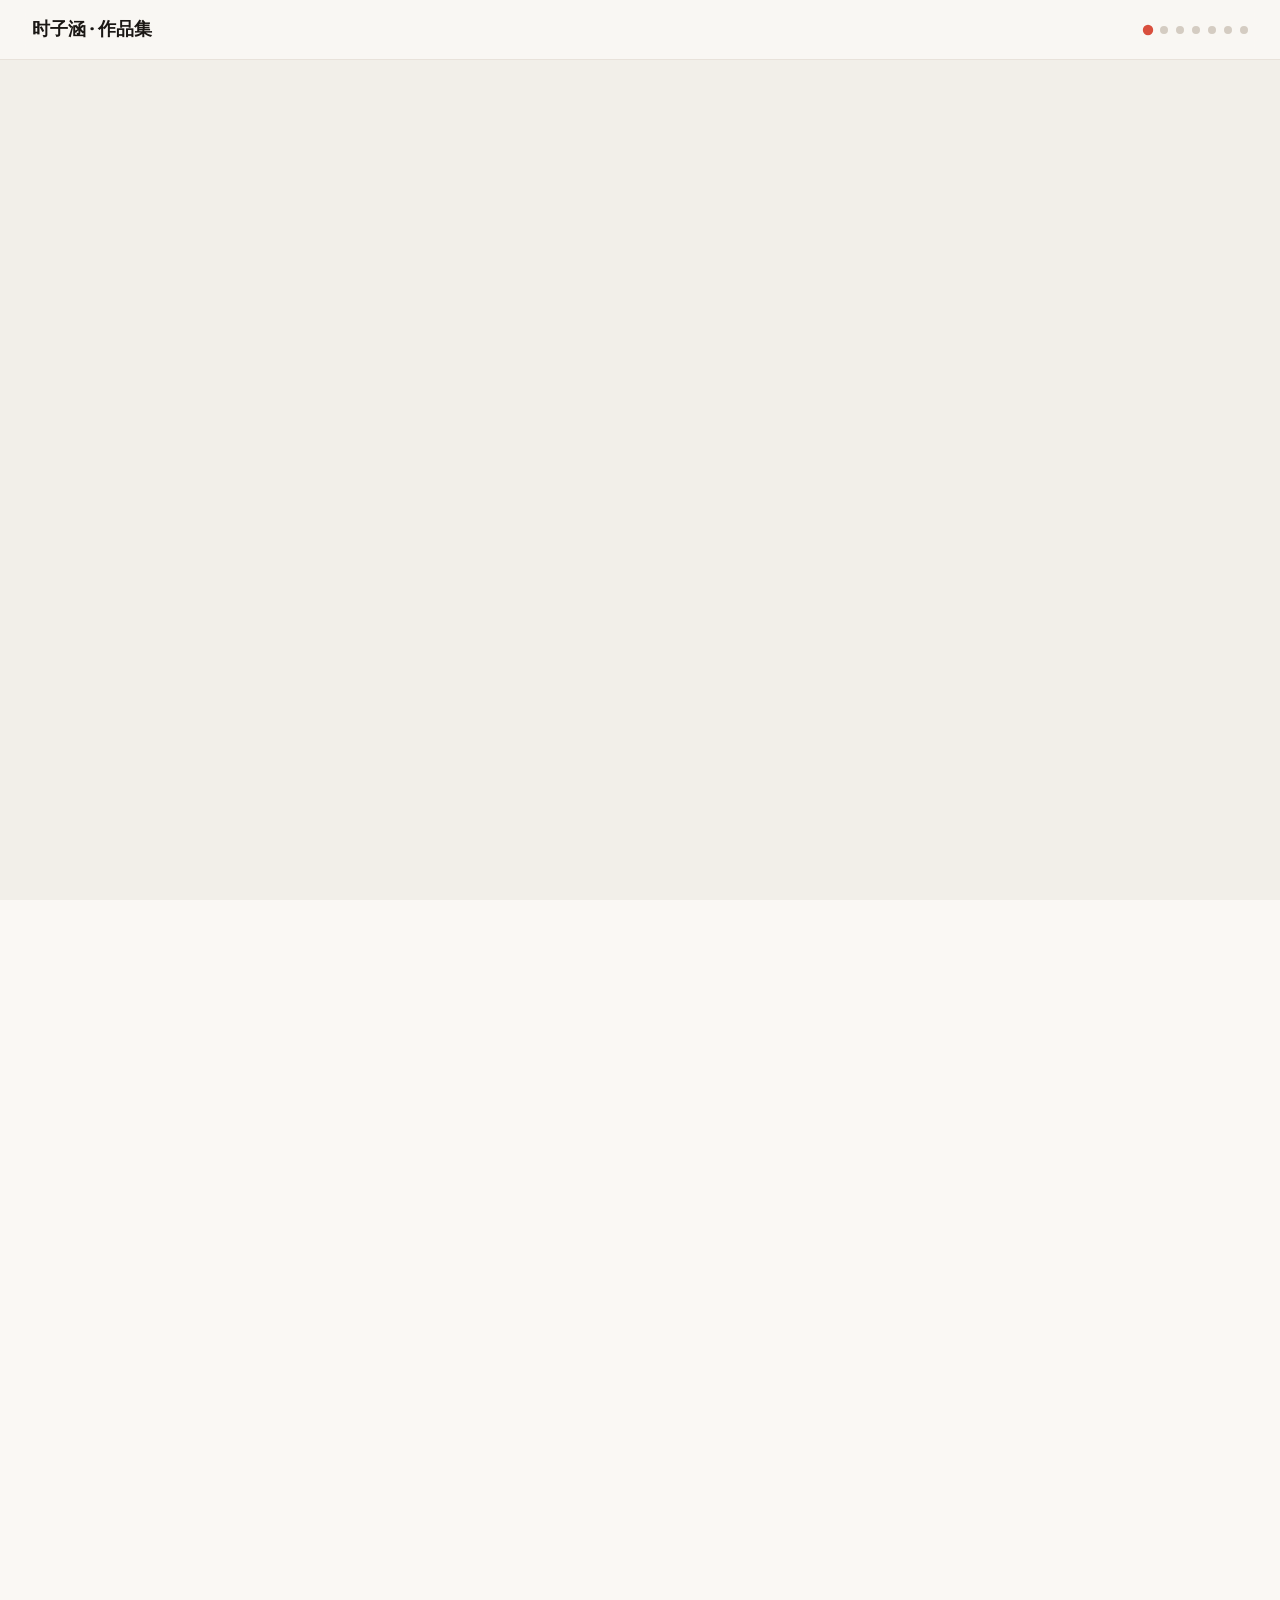
==== commit 1447545c: "Add files via upload" ====
--- a/index.html
+++ b/index.html
@@ -199,7 +199,7 @@
         <div class="callout-icon">💡</div>
         <div class="callout-title">不是通用聊天机器人</div>
         <p style="color:var(--color-text-muted);font-size:var(--text-sm)">
-          市面上的 AI 写作工具解决的是"生成"问题，但汽车公关的真实痛点是<strong>可控性</strong>——术语跑偏、口径不统一、输出结果无法复用。PR Agent 从这个问题出发，按任务流程组织工作台，而不是用一个聊天框走所有场景。
+          市面上的 AI 写作工具解决的是"生成"问题，但汽车公关的真实痛点是<strong>可控性</strong>——术语跑偏、口径不统一、输出结果无法复用。PR Agent 从这个问题出发，按任务流程组织工作台，每类任务有独立的交互逻辑和规则约束。
         </p>
       </div>
 
@@ -246,7 +246,7 @@
       <div class="module-label">关于我</div>
       <div class="section-space-sm"></div>
       <h2 class="heading-1">从业务场景<br>走向 AI 应用产品</h2>
-      <p class="lead" style="margin-top:var(--space-4)">我不是"内容人学了点 AI"，而是从真实复杂业务中提炼出产品需求，独立做出可演示原型。</p>
+      <p class="lead" style="margin-top:var(--space-4)">从真实复杂业务场景中提炼产品需求，独立完成需求抽象、产品设计与原型搭建。</p>
     </div>
 
     <div class="section-space"></div>
@@ -270,14 +270,14 @@
       <div class="actor-card" style="--actor-color:#3B82F6;margin-bottom:var(--space-3)">
         <div style="font-size:1.5rem">🏢</div>
         <div>
-          <div style="font-weight:700;font-family:var(--font-display);margin-bottom:var(--space-1)">梅赛德斯-奔驰 · 客户经理</div>
+          <div style="font-weight:700;font-family:var(--font-display);margin-bottom:var(--space-1)">某公关顾问公司 · 客户经理｜服务梅赛德斯-奔驰</div>
           <div style="font-size:var(--text-sm);color:var(--color-text-muted)">处理技术信息转化、品牌术语统一、内容口径管控——这些问题直接成为 PR Agent 的产品需求来源。</div>
         </div>
       </div>
       <div class="actor-card" style="--actor-color:#8B5CF6;margin-bottom:var(--space-3)">
         <div style="font-size:1.5rem">🚗</div>
         <div>
-          <div style="font-weight:700;font-family:var(--font-display);margin-bottom:var(--space-1)">BMW / MINI · 高级客户执行</div>
+          <div style="font-weight:700;font-family:var(--font-display);margin-bottom:var(--space-1)">北京拓维动力商务咨询 · 高级客户执行｜服务BMW/MINI</div>
           <div style="font-size:var(--text-sm);color:var(--color-text-muted)">主导宝马广州车展发布稿，整合三大品牌及 V2X 等复杂技术信息，以结构化主线完成对外表达。</div>
         </div>
       </div>
@@ -349,7 +349,7 @@
       <div class="callout-icon">🎯</div>
       <div class="callout-title">核心判断</div>
       <p style="color:var(--color-text-muted);font-size:var(--text-sm)">
-        PR Agent 的目标不是"更快生成内容"，而是让整个处理过程<strong>更稳定、更可用、更可控</strong>。输出质量的一致性，比生成速度更重要。
+        PR Agent 的目标是让整个处理过程<strong>更稳定、更可用、更可控</strong>。输出质量的一致性，比生成速度更重要。
       </p>
     </div>
 
@@ -513,7 +513,7 @@
       <div class="module-label">当前阶段与下一步判断</div>
       <div class="section-space-sm"></div>
       <h2 class="heading-1">Alpha 阶段，<br>重点在质量不在功能</h2>
-      <p class="lead" style="margin-top:var(--space-4)">核心链路已跑通，当前任务是把输出做稳，而不是继续堆功能。</p>
+      <p class="lead" style="margin-top:var(--space-4)">核心链路已跑通，当前重点是把输出做稳，功能已够用，体验和质量还有空间。</p>
     </div>
 
     <div class="section-space"></div>
@@ -590,7 +590,7 @@
       </div>
       <div class="callout" style="margin:0">
         <div style="font-size:var(--text-sm);color:var(--color-text-muted)">
-          <strong>这个经历揭示了什么：</strong>技术信息的转化不只是"改写成人话"，而是要理解不同媒介的信息结构，知道什么先说、什么后说、什么不说。这个判断能力，成为了 PR Agent 中 <code>generate</code> 和 <code>rewrite</code> 模式设计的核心参考。
+          <strong>这个经历说明了什么：</strong>技术信息的转化需要理解不同媒介的信息结构，知道什么先说、什么后说、什么不说。这个判断能力，成为了 PR Agent 中 <code>generate</code> 和 <code>rewrite</code> 模式设计的核心参考。
         </div>
       </div>
     </div>
@@ -605,8 +605,8 @@
         <a href="https://pr-semantic-search-tmyfjdzfscxdt8ul98aygz.streamlit.app/" target="_blank" style="display:inline-flex;align-items:center;gap:var(--space-2);background:var(--color-accent);color:#fff;border-radius:var(--radius-full);padding:var(--space-3) var(--space-6);font-weight:600;font-size:var(--text-sm);text-decoration:none">
           🚀 查看 Demo
         </a>
-        <a href="mailto:shizihan0716@163.com" style="display:inline-flex;align-items:center;gap:var(--space-2);background:var(--color-surface);color:var(--color-text);border:1px solid var(--color-border);border-radius:var(--radius-full);padding:var(--space-3) var(--space-6);font-weight:600;font-size:var(--text-sm);text-decoration:none">
-          ✉️ shizihan0716@163.com
+        <a href="/cdn-cgi/l/email-protection#601308091a0908010e50575156205156534e030f0d" style="display:inline-flex;align-items:center;gap:var(--space-2);background:var(--color-surface);color:var(--color-text);border:1px solid var(--color-border);border-radius:var(--radius-full);padding:var(--space-3) var(--space-6);font-weight:600;font-size:var(--text-sm);text-decoration:none">
+          ✉️ <span class="__cf_email__" data-cfemail="65160d0c1f0c0d040b55525453255453564b060a08">[email&#160;protected]</span>
         </a>
       </div>
     </div>
@@ -614,7 +614,7 @@
   </div>
 </section>
 
-<script>
+<script data-cfasync="false" src="/cdn-cgi/scripts/5c5dd728/cloudflare-static/email-decode.min.js"></script><script>
 (function() {
   'use strict';
 
@@ -676,14 +676,4 @@
         const r = m.getBoundingClientRect();
         return r.top <= 60 && r.bottom > 60;
       });
-      if (e.key === 'ArrowDown' && current < modules.length - 1)
-        modules[current + 1].scrollIntoView({ behavior: 'smooth' });
-      if (e.key === 'ArrowUp' && current > 0)
-        modules[current - 1].scrollIntoView({ behavior: 'smooth' });
-    });
-  })();
-
-})();
-</script>
-</body>
-</html>
+      if (e.key === 'ArrowDown' && current < modules.
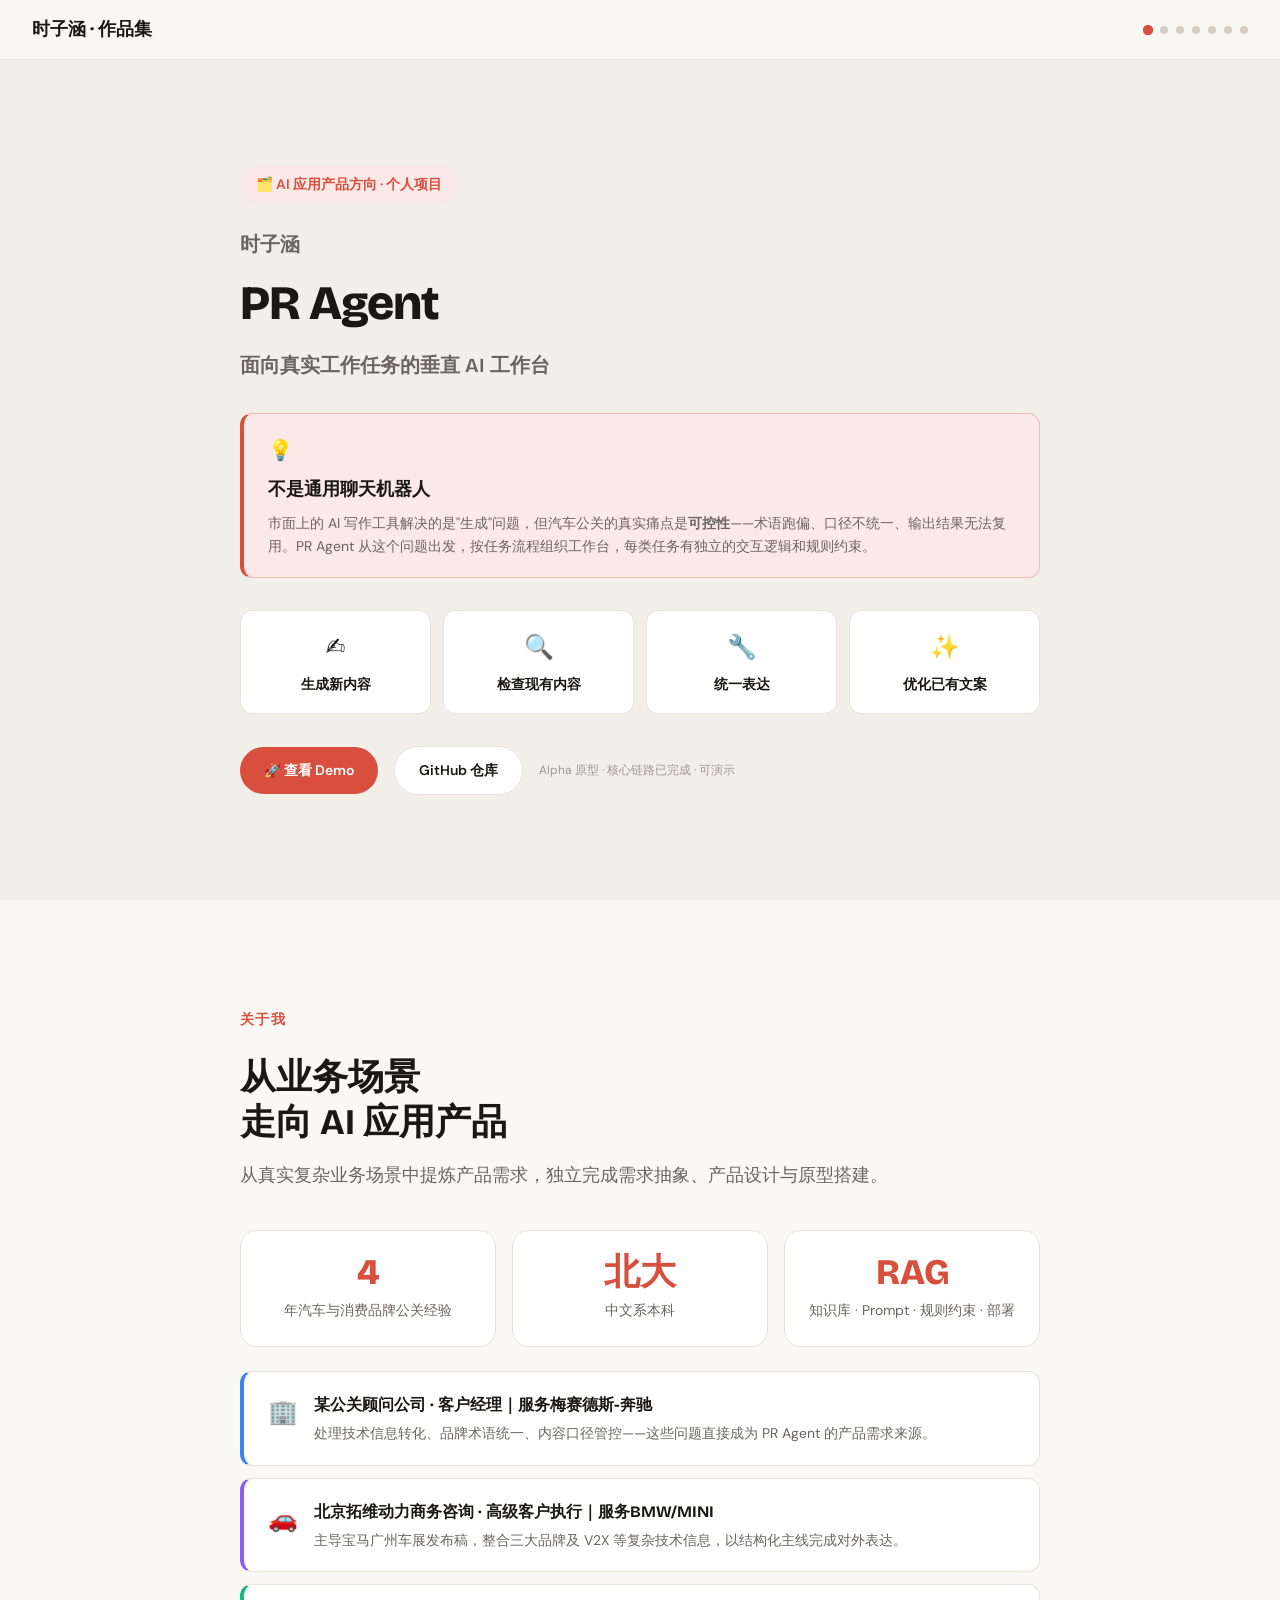
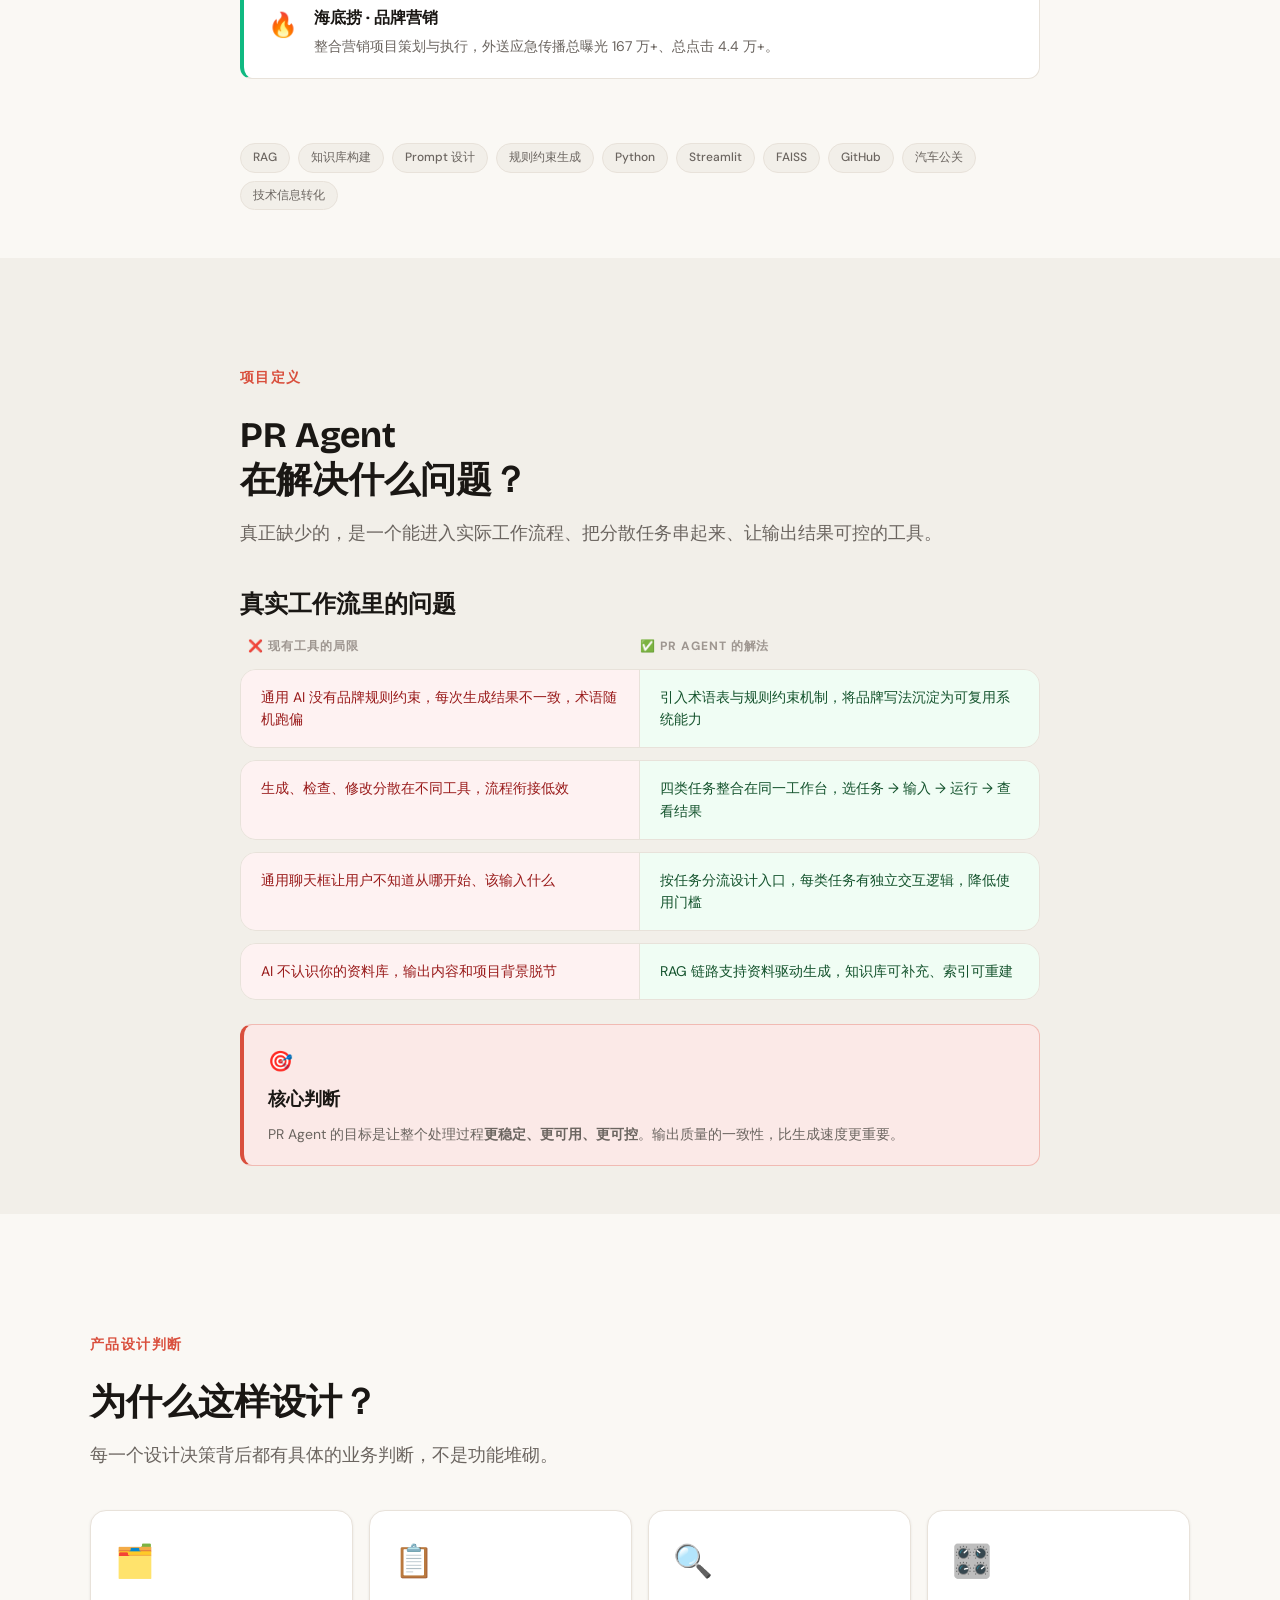
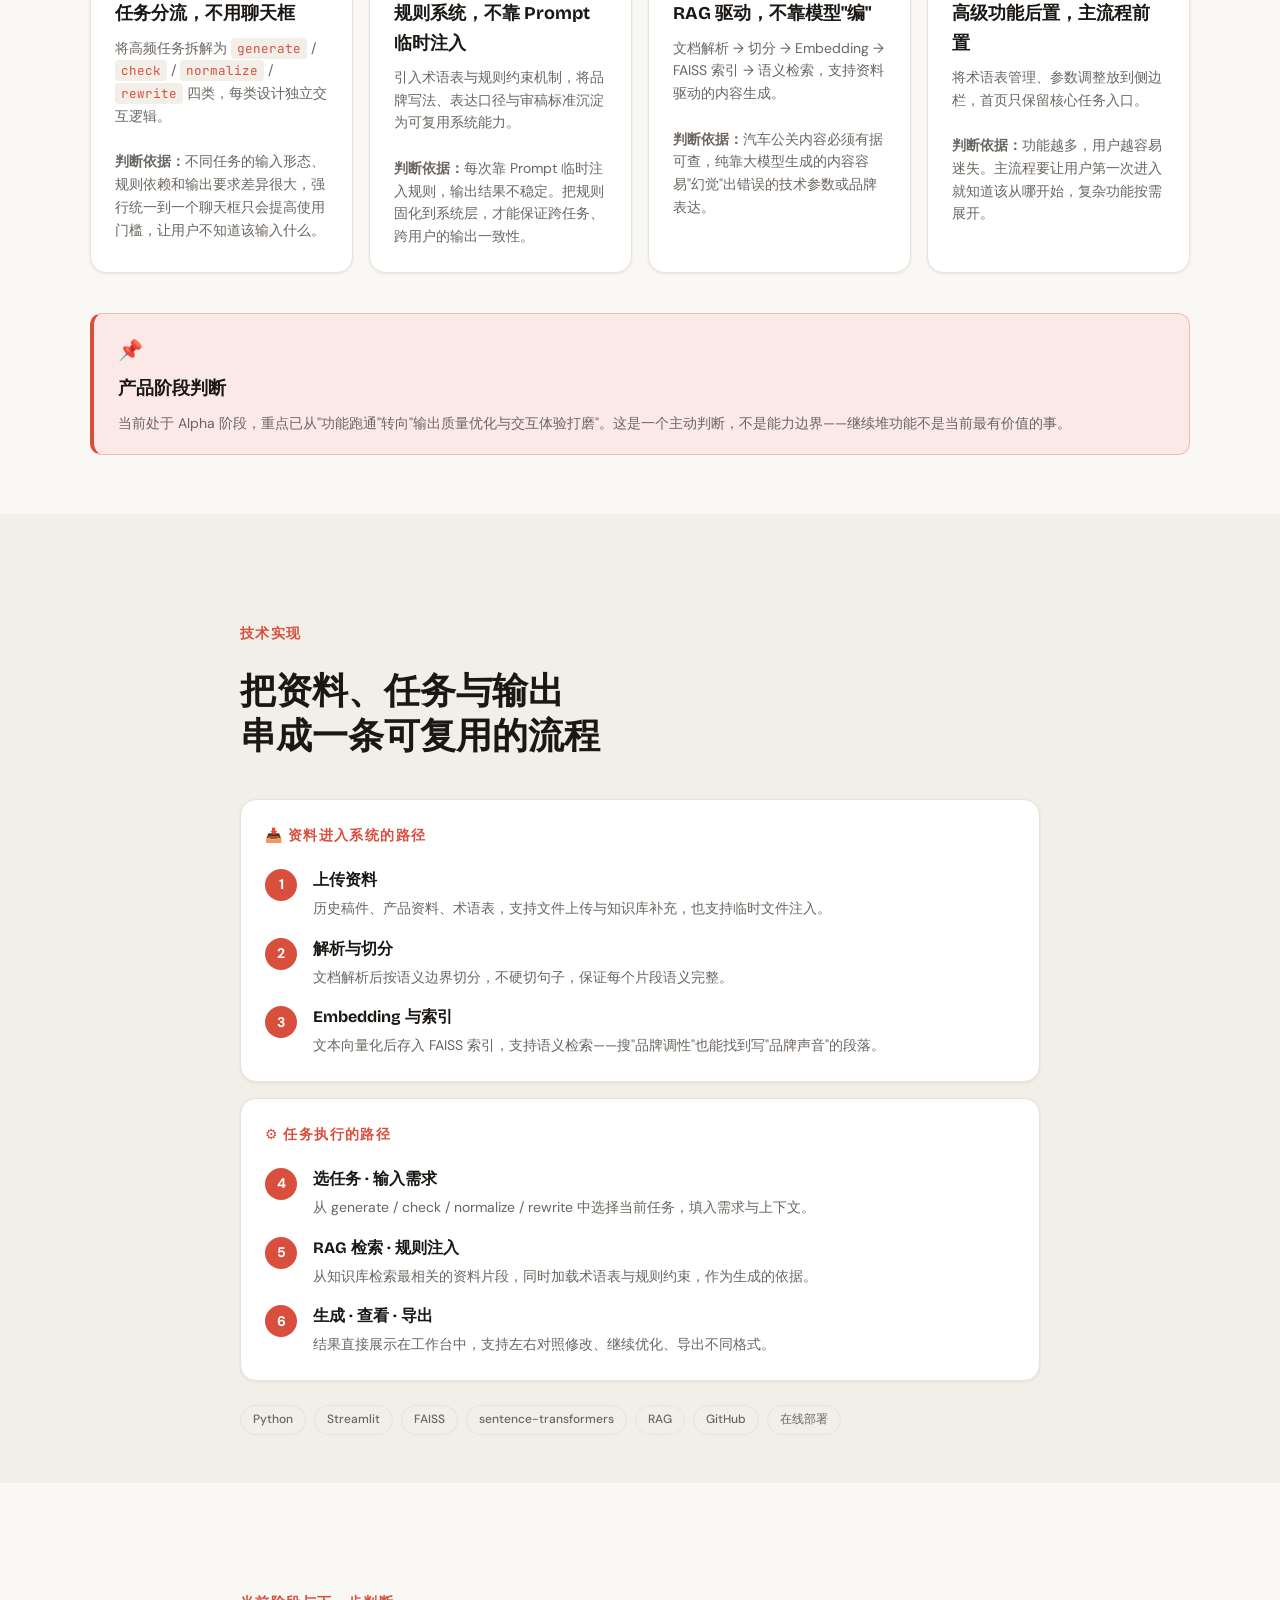
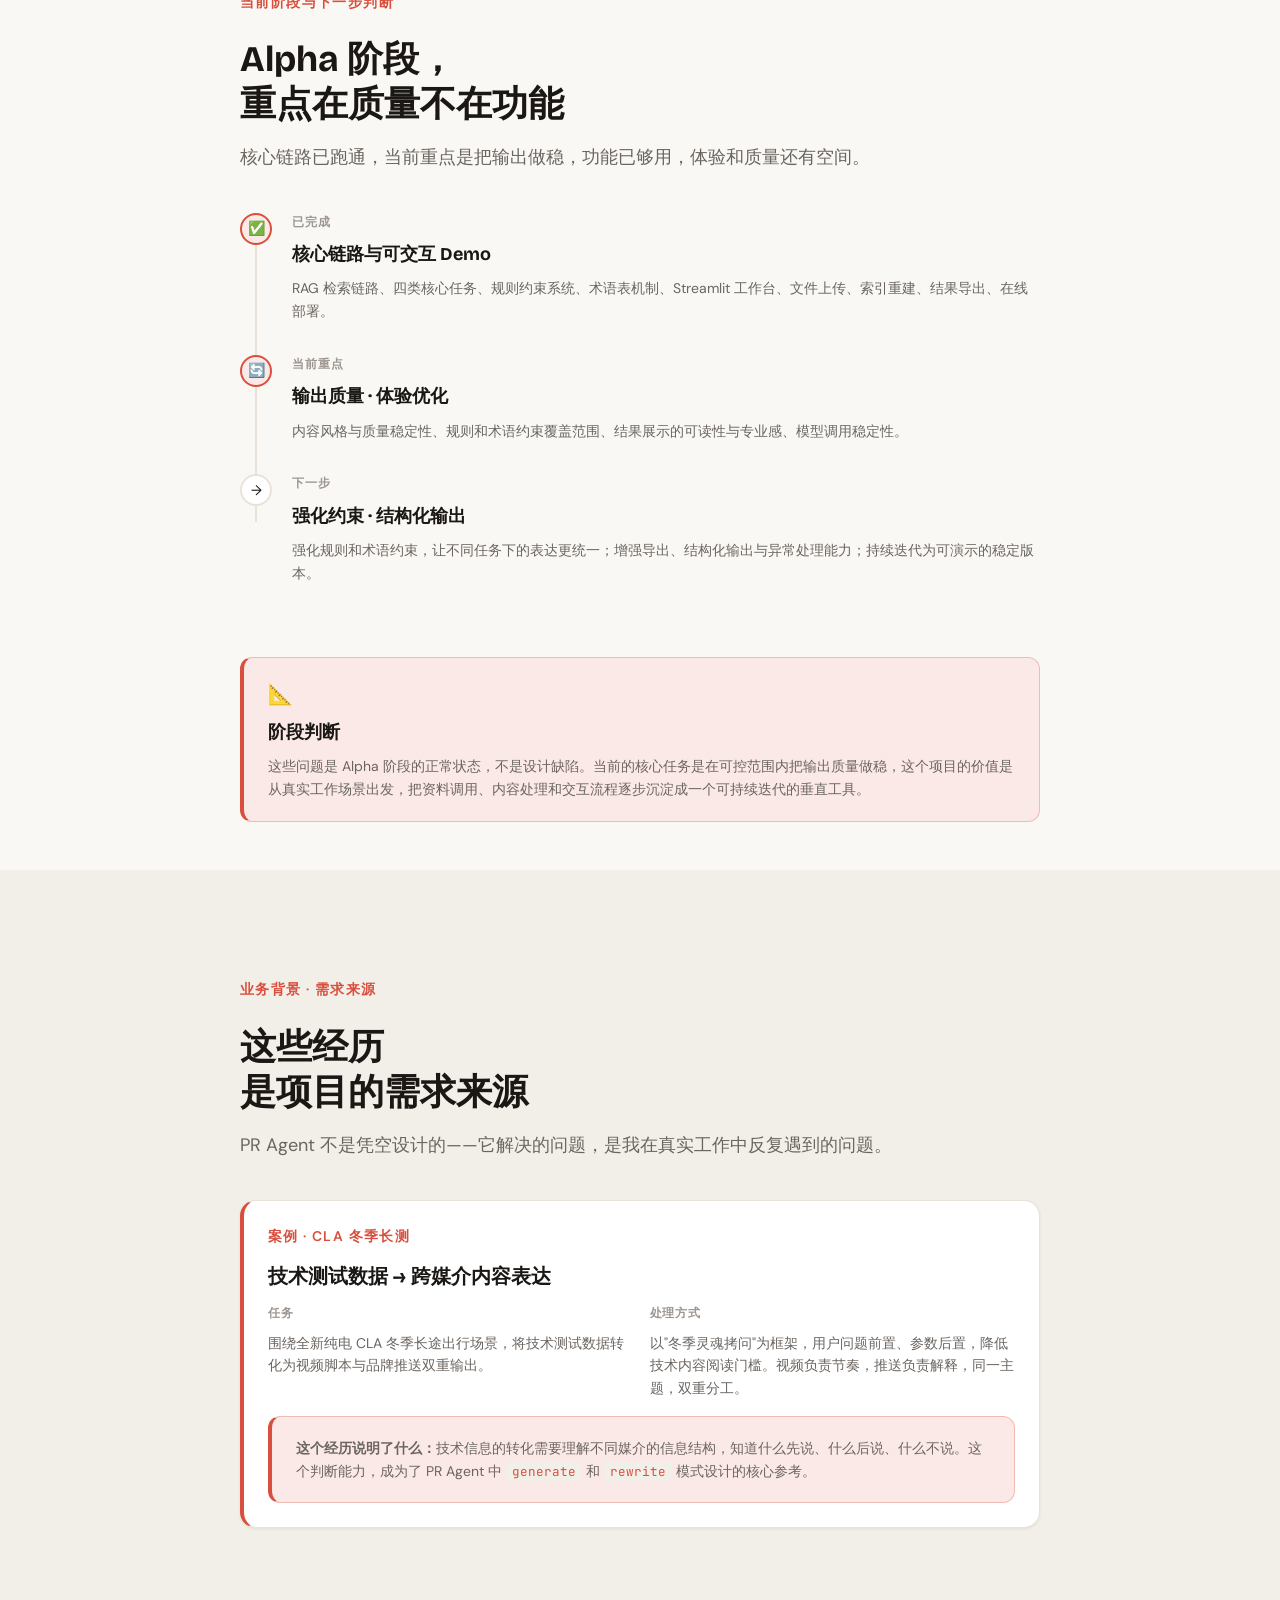
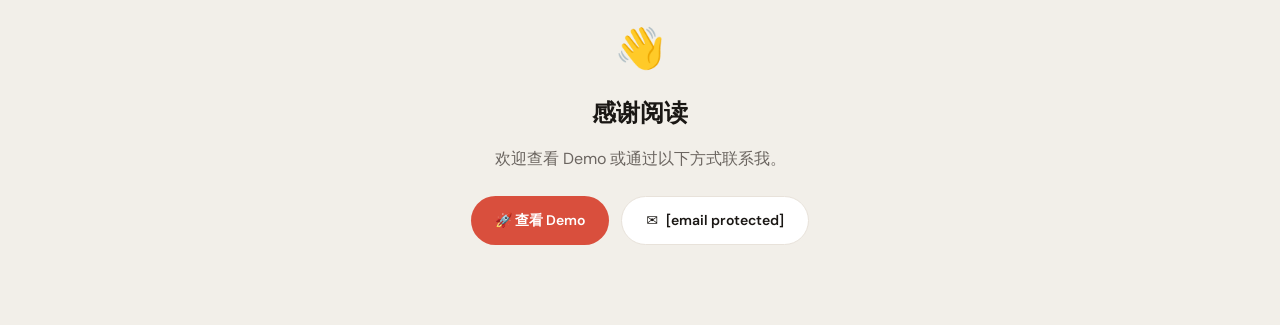
==== commit 168144d3: "Add files via upload" ====
--- a/index.html
+++ b/index.html
@@ -146,6 +146,10 @@
 .fade-up.visible,.fade-in.visible,.slide-left.visible,.scale-in.visible{opacity:1;transform:none;transition:opacity .6s ease,transform .6s ease}
 .stagger>*{opacity:0;transform:translateY(24px)}
 
+/* Force show all content for local file compatibility */
+.fade-up, .fade-in, .slide-left, .scale-in {opacity:1;transform:none}
+.stagger>*{opacity:1;transform:none}
+
 /* STAT */
 .stat-grid{display:grid;grid-template-columns:repeat(auto-fit,minmax(160px,1fr));gap:var(--space-4)}
 .stat-card{background:var(--color-surface);border:1px solid var(--color-border);border-radius:var(--radius-xl);padding:var(--space-6);text-align:center}
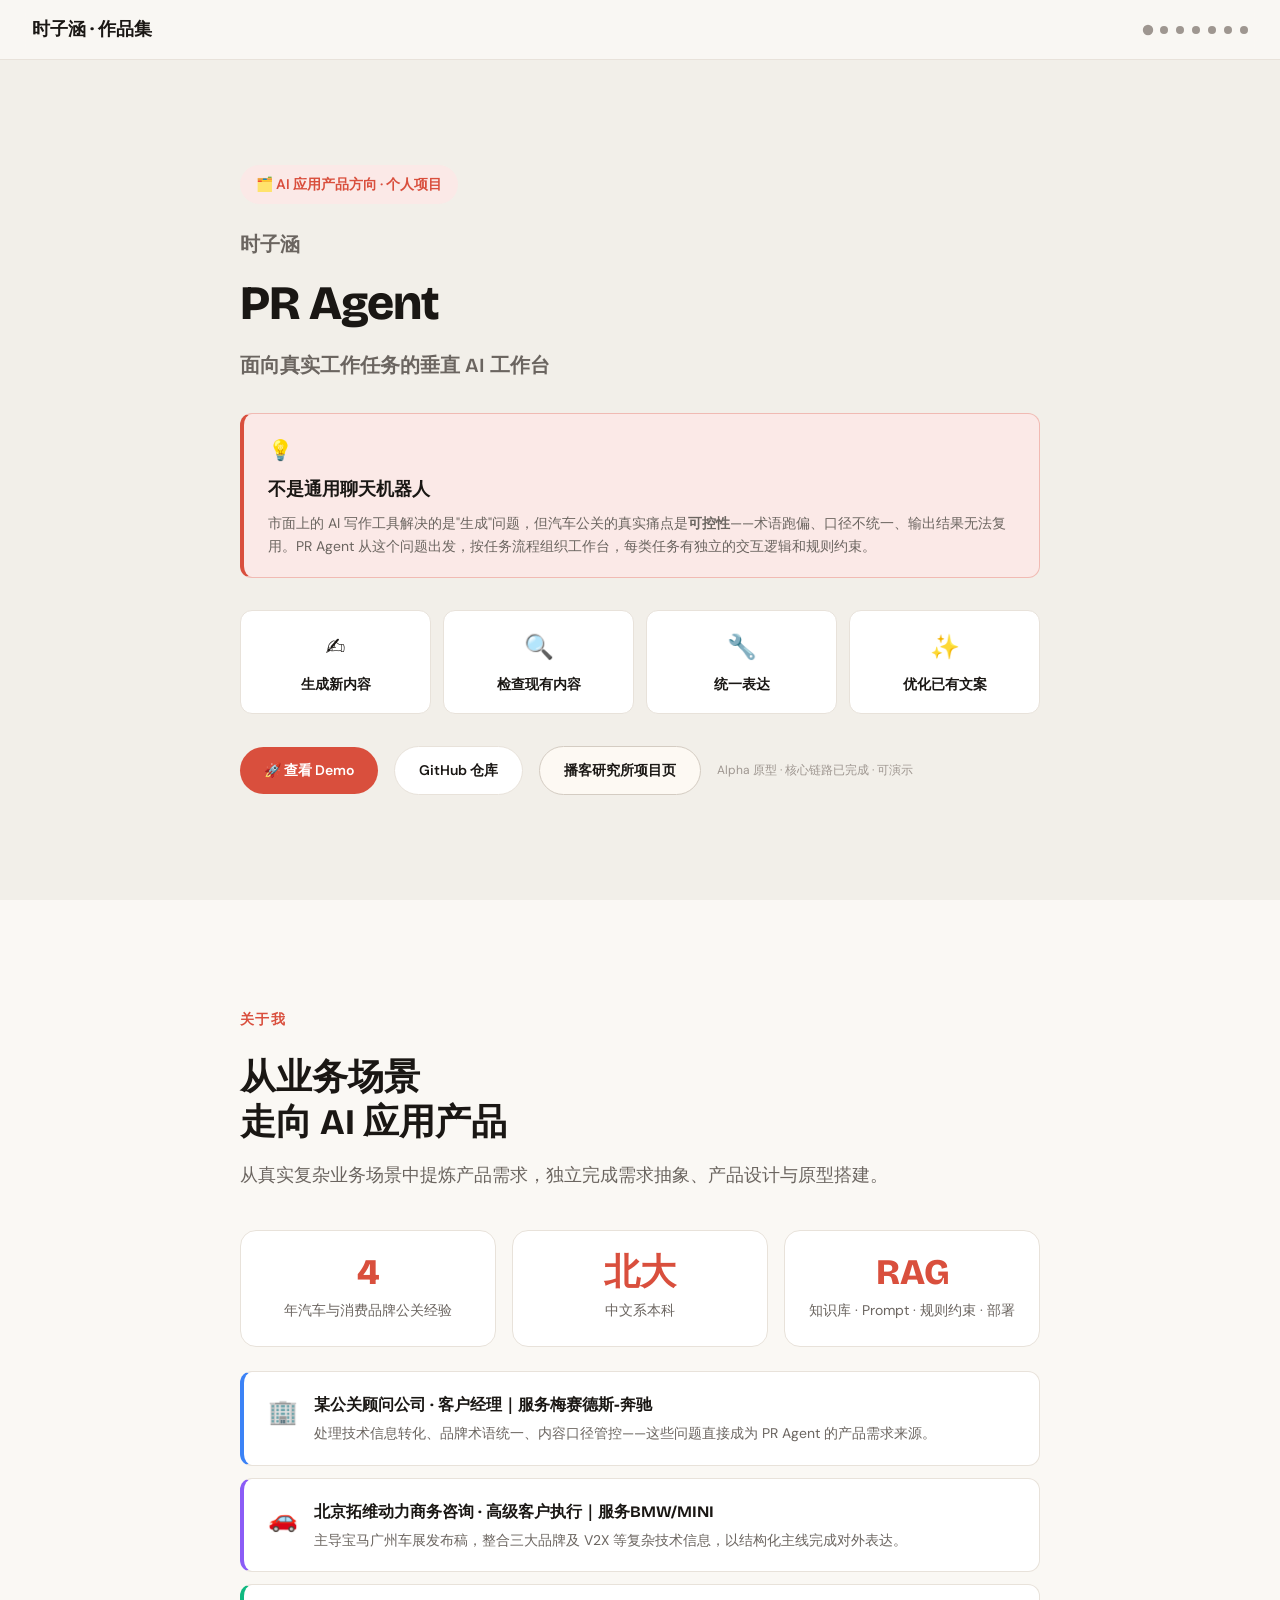
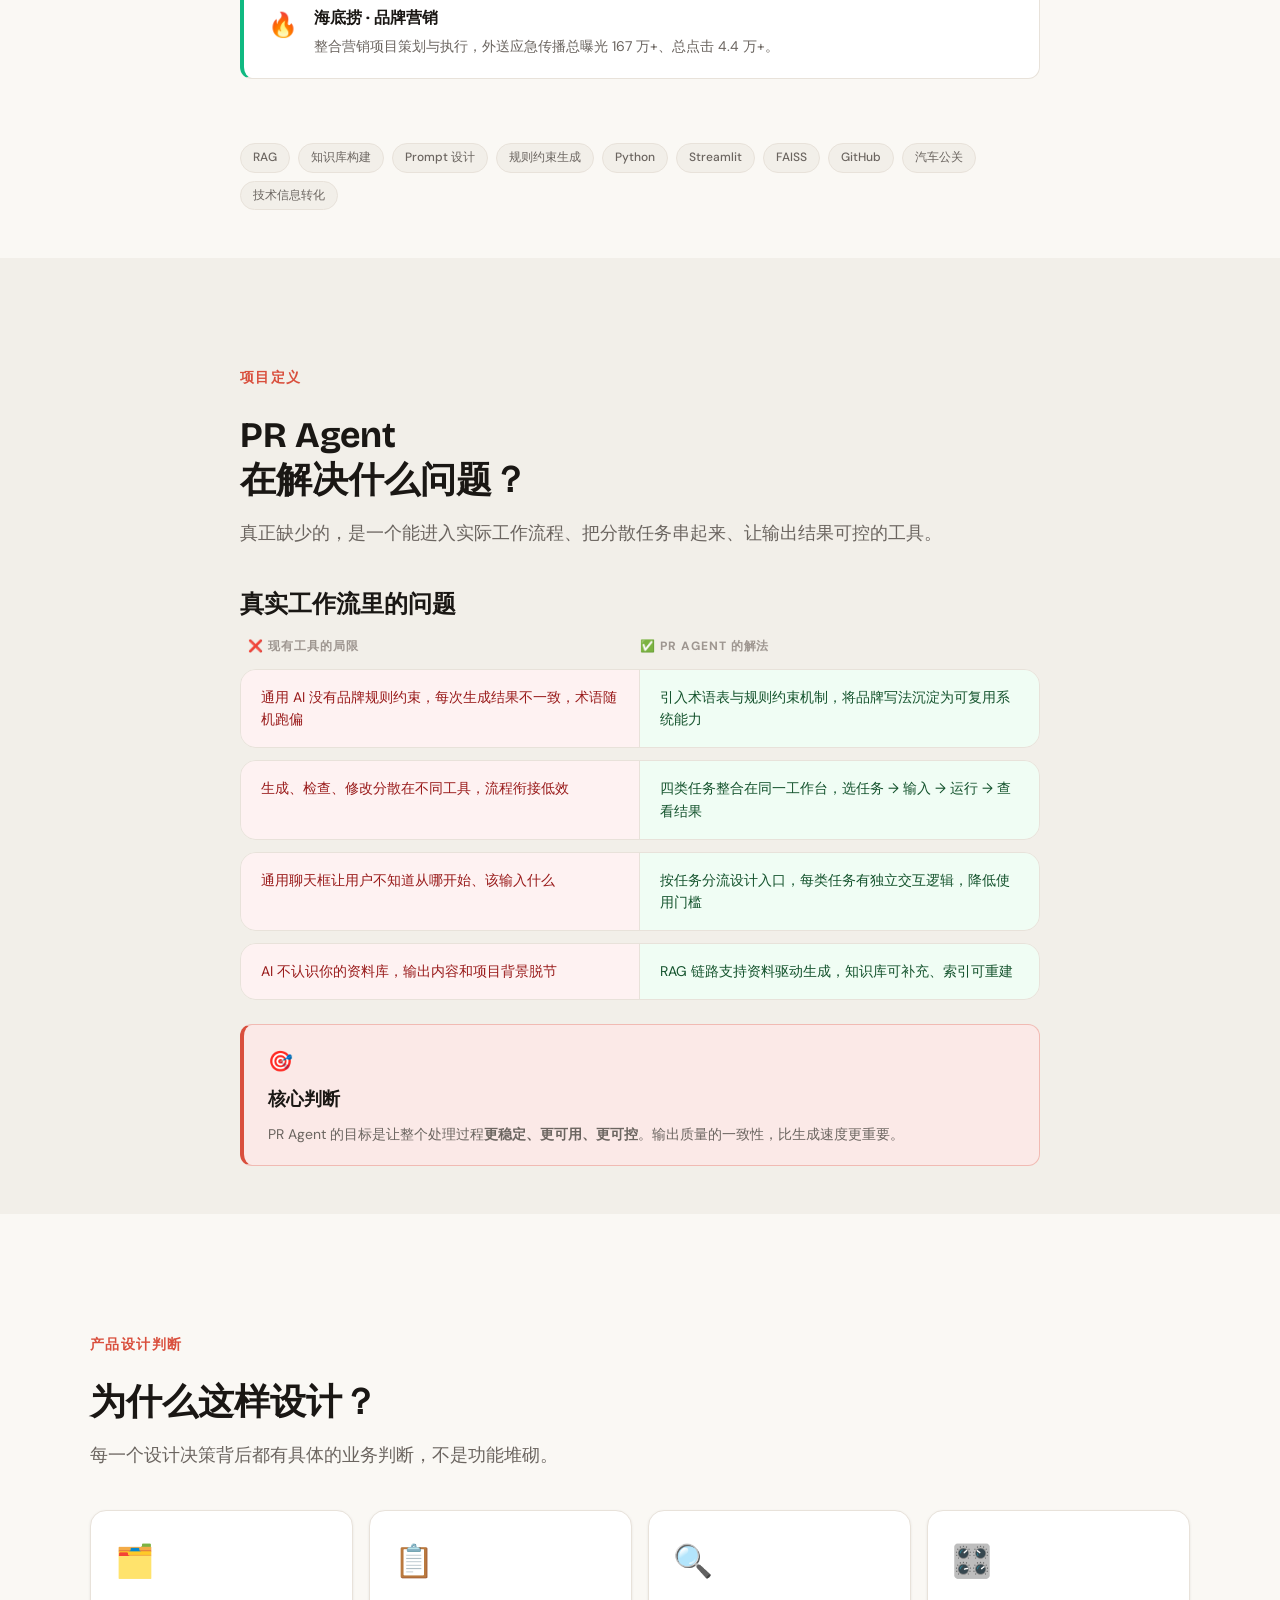
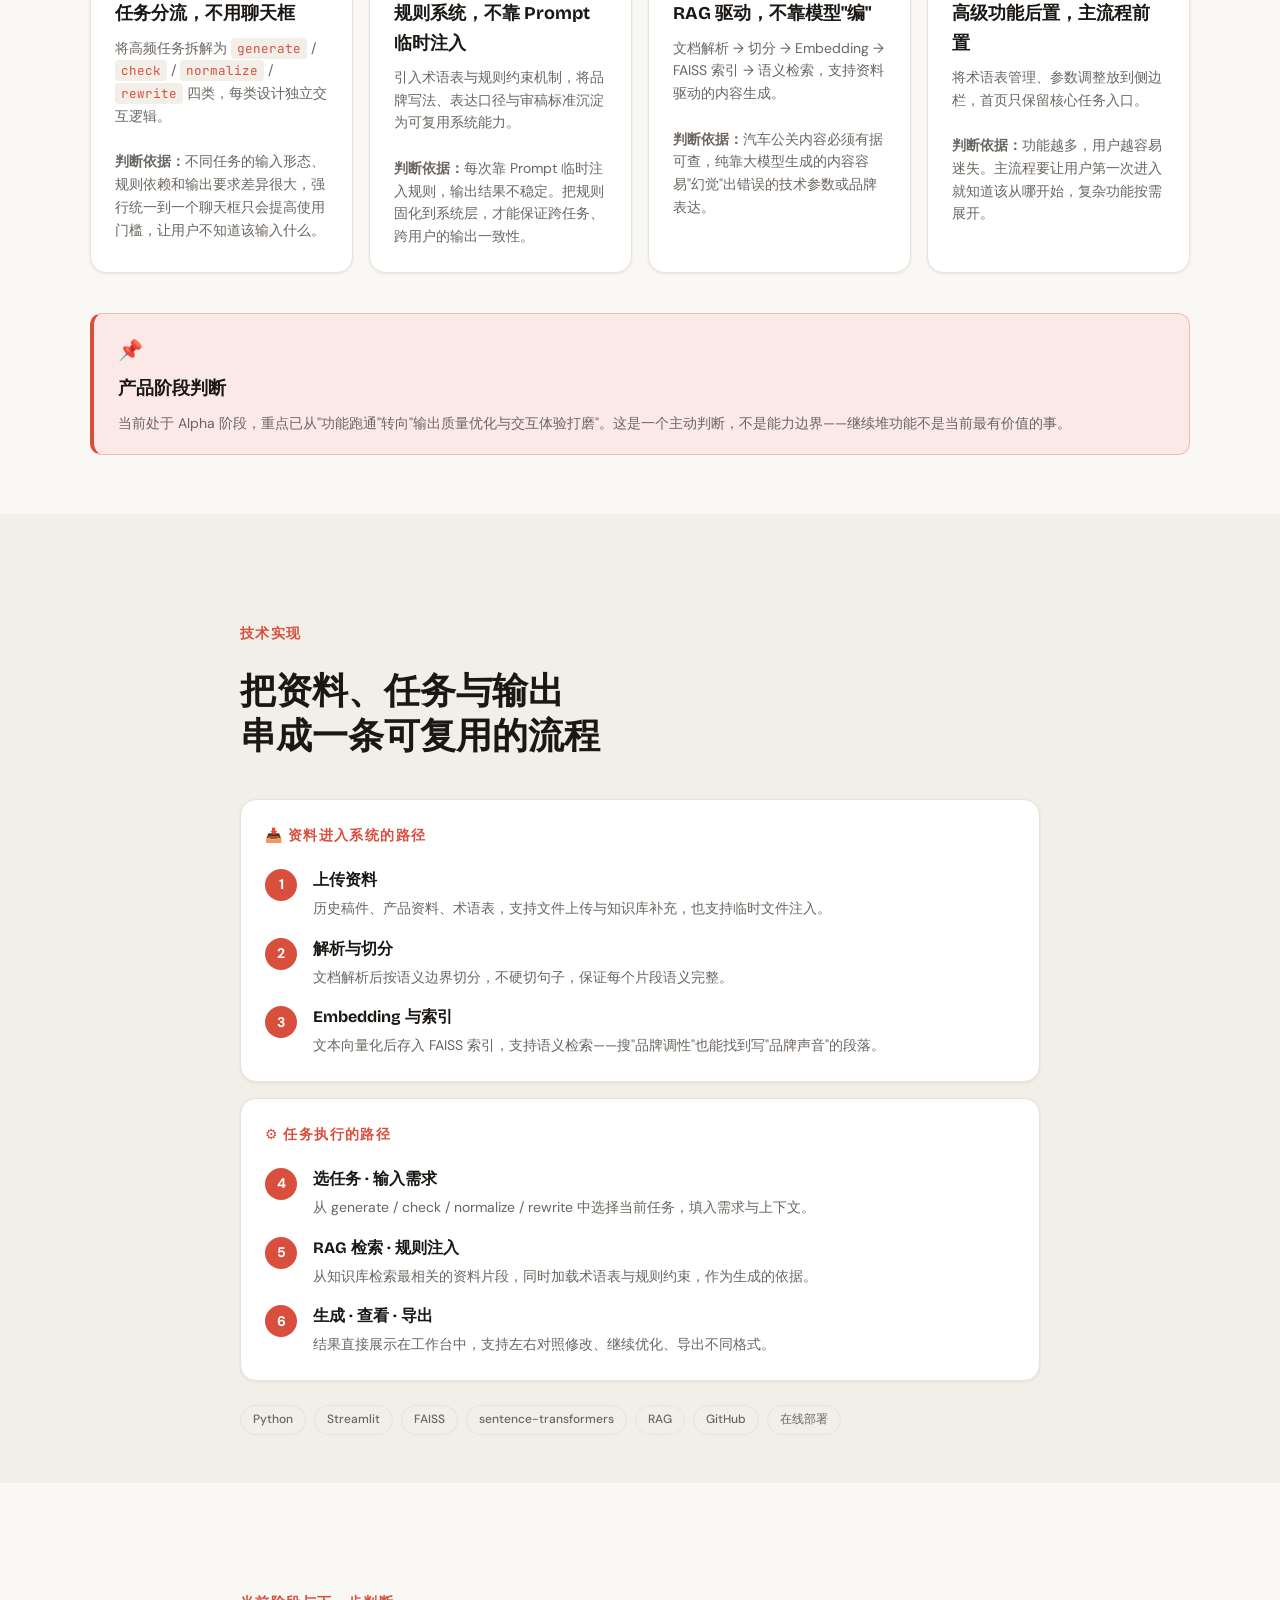
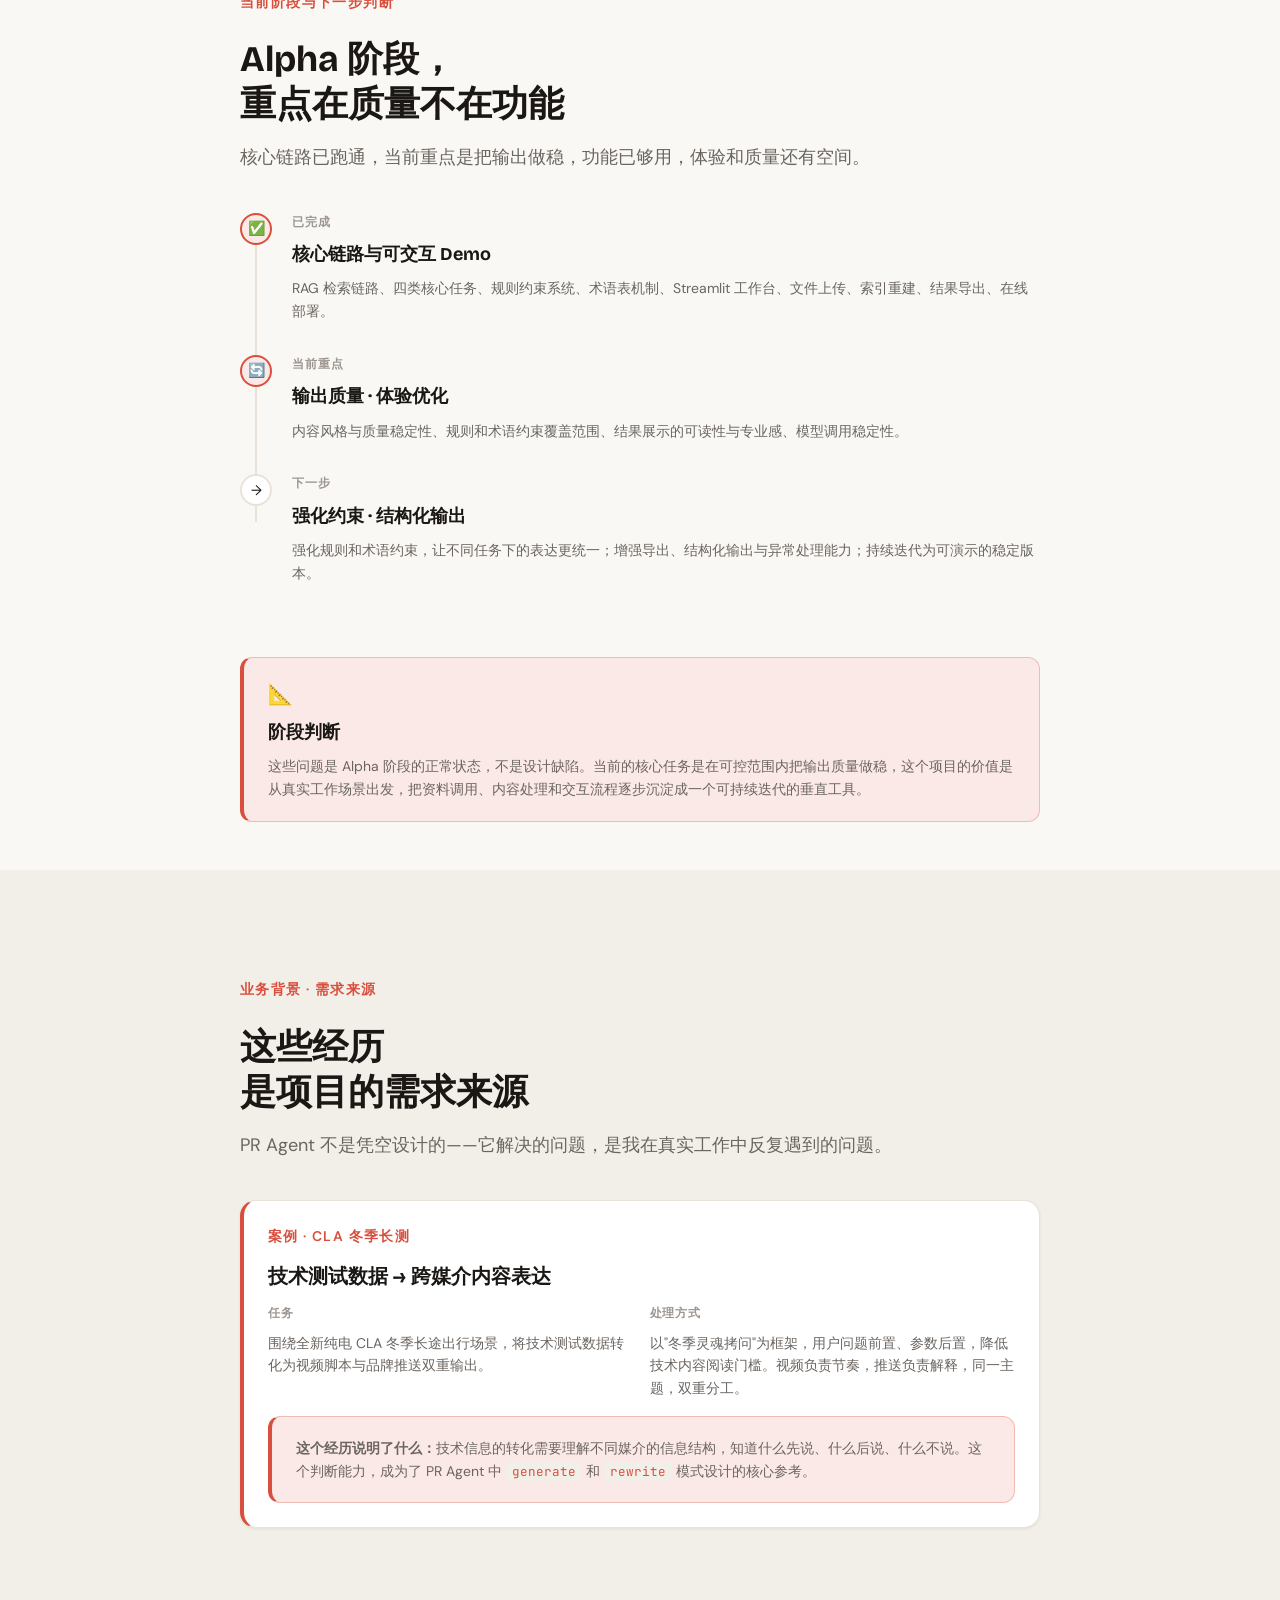
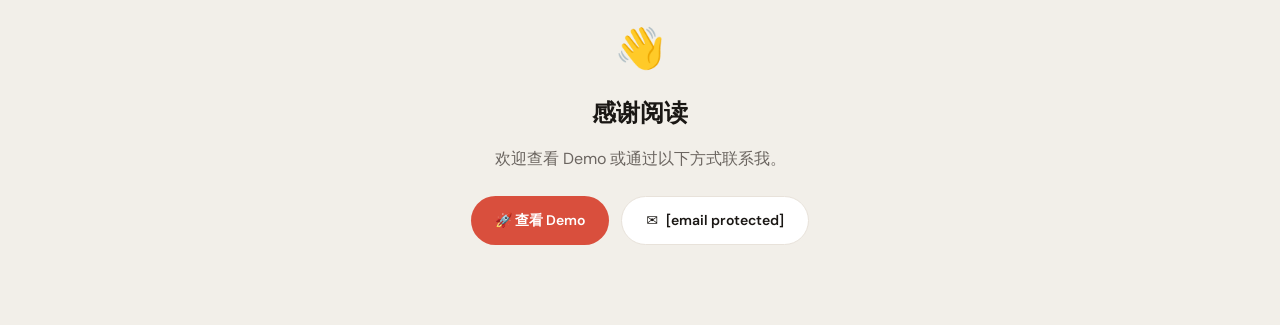
==== commit f7a34ed7: "Add Podcast Institute project page" ====
--- a/index.html
+++ b/index.html
@@ -235,6 +235,9 @@
         <a href="https://github.com/biu0716/pr-semantic-search" target="_blank" style="display:inline-flex;align-items:center;gap:var(--space-2);background:var(--color-surface);color:var(--color-text);border:1px solid var(--color-border);border-radius:var(--radius-full);padding:var(--space-3) var(--space-6);font-weight:600;font-size:var(--text-sm);text-decoration:none">
           GitHub 仓库
         </a>
+        <a href="podcast-institute.html" style="display:inline-flex;align-items:center;gap:var(--space-2);background:var(--color-surface-warm);color:var(--color-text);border:1px solid var(--color-border-mid);border-radius:var(--radius-full);padding:var(--space-3) var(--space-6);font-weight:600;font-size:var(--text-sm);text-decoration:none">
+          播客研究所项目页
+        </a>
         <span style="font-size:var(--text-xs);color:var(--color-text-subtle)">Alpha 原型 · 核心链路已完成 · 可演示</span>
       </div>
     </div>
@@ -680,4 +683,15 @@
         const r = m.getBoundingClientRect();
         return r.top <= 60 && r.bottom > 60;
       });
-      if (e.key === 'ArrowDown' && current < modules.+      if (e.key === 'ArrowDown' && current < modules.length - 1) {
+        modules[current + 1]?.scrollIntoView({ behavior: 'smooth' });
+      }
+      if (e.key === 'ArrowUp' && current > 0) {
+        modules[current - 1]?.scrollIntoView({ behavior: 'smooth' });
+      }
+    });
+  })();
+})();
+</script>
+</body>
+</html>
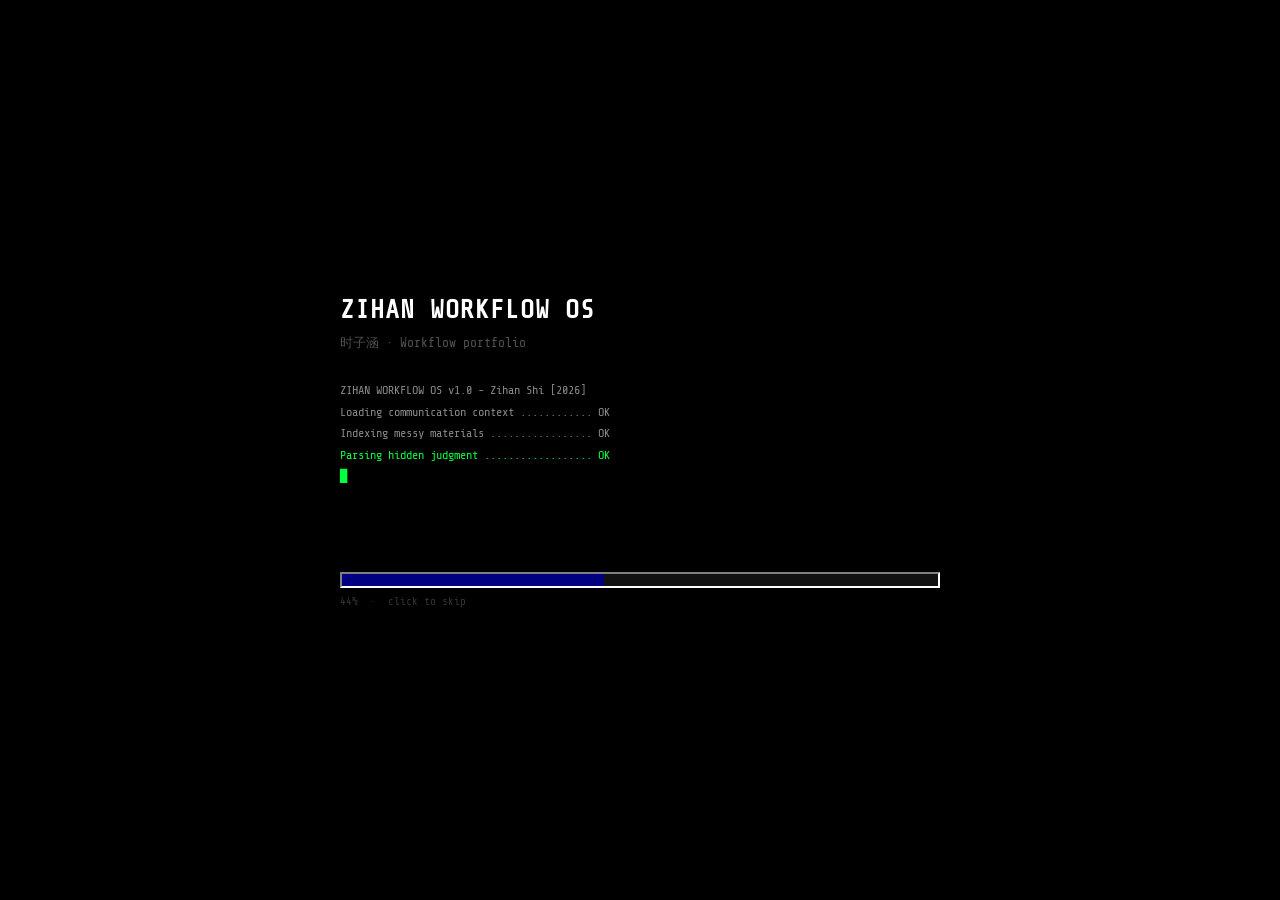
==== commit 8b28e538: "Deploy retro portfolio homepage" ====
--- a/index.html
+++ b/index.html
@@ -1,697 +1,23 @@
-<!DOCTYPE html>
-<html lang="zh-CN">
-<head>
-<meta charset="UTF-8">
-<meta name="viewport" content="width=device-width, initial-scale=1.0">
-<title>时子涵 — PR Agent 作品集</title>
-<style>
-@import url('https://fonts.googleapis.com/css2?family=Bricolage+Grotesque:wght@400;600;700;800&family=DM+Sans:wght@400;500;600&family=JetBrains+Mono:wght@400;500&display=swap');
 
-:root {
-  --color-bg:           #FAF8F4;
-  --color-bg-alt:       #F2EFE9;
-  --color-bg-dark:      #1E1E2E;
-  --color-surface:      #FFFFFF;
-  --color-surface-warm: #FDF9F3;
-  --color-accent:       #D94F3D;
-  --color-accent-hover: #B83D2C;
-  --color-accent-soft:  #FBE9E7;
-  --color-text:         #1A1714;
-  --color-text-muted:   #6B6560;
-  --color-text-subtle:  #9E9690;
-  --color-text-inverse: #F0EDE8;
-  --color-border:       #E8E2DA;
-  --color-border-mid:   #D4CCC2;
-  --font-display: 'Bricolage Grotesque', Georgia, serif;
-  --font-body:    'DM Sans', system-ui, sans-serif;
-  --font-mono:    'JetBrains Mono', monospace;
-  --text-xs: 0.75rem; --text-sm: 0.875rem; --text-base: 1rem;
-  --text-lg: 1.125rem; --text-xl: 1.25rem; --text-2xl: 1.5rem;
-  --text-3xl: 1.875rem; --text-4xl: 2.25rem; --text-5xl: 3rem;
-  --leading-tight: 1.25; --leading-snug: 1.375; --leading-normal: 1.5; --leading-relaxed: 1.625;
-  --space-1:.25rem;--space-2:.5rem;--space-3:.75rem;--space-4:1rem;--space-5:1.25rem;
-  --space-6:1.5rem;--space-8:2rem;--space-10:2.5rem;--space-12:3rem;--space-16:4rem;--space-20:5rem;
-  --radius-sm:4px;--radius-md:8px;--radius-lg:12px;--radius-xl:16px;--radius-2xl:24px;--radius-full:9999px;
-  --shadow-sm:0 1px 3px rgba(26,23,20,.08);--shadow-md:0 4px 12px rgba(26,23,20,.10);
-  --shadow-lg:0 8px 24px rgba(26,23,20,.12);--shadow-xl:0 16px 48px rgba(26,23,20,.14);
-  --transition-fast:150ms ease;--transition-normal:250ms ease;--transition-slow:400ms ease;
-  --content-width:800px;--wide-width:1100px;--nav-height:60px;
-}
+  <!DOCTYPE html>
+  <html lang="zh-CN">
+    <head>
+      
+      <meta charset="UTF-8" />
+      <meta name="viewport" content="width=device-width, initial-scale=1.0" />
+      <title>时子涵 · AI Workflow Portfolio</title>
+      <meta name="description" content="时子涵的个人作品集：汽车公关、AI 工作流、PR Agent 与播客研究所项目展示。" />
+      <meta name="robots" content="index, follow" />
+      <style>html, body { height: 100%; margin: 0; } #root { height: 100%; }</style>
+      
+      <script type="module" crossorigin src="./assets/index-CmPvWAl0.js"></script>
+      <link rel="stylesheet" crossorigin href="./assets/index-D6s5MkZf.css">
+    </head>
 
-*,*::before,*::after{box-sizing:border-box;margin:0;padding:0}
-html{scroll-behavior:smooth;scroll-snap-type:y proximity;overflow-x:hidden}
-body{font-family:var(--font-body);font-size:var(--text-base);line-height:var(--leading-relaxed);color:var(--color-text);background:var(--color-bg)}
-::-webkit-scrollbar{width:8px}::-webkit-scrollbar-track{background:var(--color-bg-alt)}
-::-webkit-scrollbar-thumb{background:var(--color-border-mid);border-radius:var(--radius-full)}
-::-webkit-scrollbar-thumb:hover{background:var(--color-text-subtle)}
-
-/* NAV */
-.nav{position:fixed;top:0;left:0;right:0;height:var(--nav-height);background:rgba(250,248,244,.92);
-  backdrop-filter:blur(12px);-webkit-backdrop-filter:blur(12px);border-bottom:1px solid var(--color-border);
-  display:flex;align-items:center;justify-content:space-between;padding:0 var(--space-8);z-index:1000}
-.nav-progress{position:absolute;bottom:0;left:0;height:2px;background:var(--color-accent);transition:width var(--transition-normal)}
-.nav-brand{font-family:var(--font-display);font-weight:700;font-size:var(--text-lg)}
-.nav-modules{display:flex;gap:var(--space-2)}
-.nav-dot{width:8px;height:8px;border-radius:var(--radius-full);background:var(--color-border-mid);cursor:pointer;transition:all var(--transition-fast)}
-.nav-dot.active{background:var(--color-accent);transform:scale(1.3)}
-.nav-dot.visited{background:var(--color-text-subtle)}
-
-/* MODULES */
-.module{min-height:100dvh;min-height:100vh;scroll-snap-align:start;
-  padding:calc(var(--nav-height) + var(--space-12)) var(--space-8) var(--space-12);
-  display:flex;flex-direction:column;align-items:center;justify-content:center}
-.module:nth-child(odd){background:var(--color-bg)}
-.module:nth-child(even){background:var(--color-bg-alt)}
-.module-inner{width:100%;max-width:var(--content-width)}
-.module-wide{max-width:var(--wide-width)}
-
-/* TYPOGRAPHY */
-.display{font-family:var(--font-display);font-size:clamp(var(--text-3xl),5vw,var(--text-5xl));font-weight:800;line-height:var(--leading-tight);letter-spacing:-.02em}
-.heading-1{font-family:var(--font-display);font-size:clamp(var(--text-2xl),3vw,var(--text-4xl));font-weight:700;line-height:var(--leading-tight)}
-.heading-2{font-family:var(--font-display);font-size:var(--text-2xl);font-weight:700;line-height:var(--leading-snug)}
-.module-label{font-size:var(--text-sm);font-weight:600;letter-spacing:.1em;text-transform:uppercase;color:var(--color-accent)}
-.lead{font-size:var(--text-lg);color:var(--color-text-muted);line-height:var(--leading-relaxed);max-width:60ch}
-
-/* CARDS */
-.card{background:var(--color-surface);border:1px solid var(--color-border);border-radius:var(--radius-xl);padding:var(--space-6);box-shadow:var(--shadow-sm)}
-.card-warm{background:var(--color-surface-warm)}
-.card-grid{display:grid;grid-template-columns:repeat(auto-fit,minmax(220px,1fr));gap:var(--space-4)}
-
-/* CALLOUT */
-.callout{background:var(--color-accent-soft);border:1px solid rgba(217,79,61,.3);border-left:4px solid var(--color-accent);border-radius:var(--radius-lg);padding:var(--space-5) var(--space-6)}
-.callout-icon{font-size:var(--text-xl);margin-bottom:var(--space-2)}
-.callout-title{font-family:var(--font-display);font-weight:700;font-size:var(--text-lg);margin-bottom:var(--space-2)}
-
-/* PATTERN CARDS */
-.pattern-card{background:var(--color-surface);border:1px solid var(--color-border);border-radius:var(--radius-xl);padding:var(--space-6);box-shadow:var(--shadow-sm)}
-.pattern-icon{font-size:2rem;margin-bottom:var(--space-3)}
-.pattern-name{font-family:var(--font-display);font-weight:700;font-size:var(--text-lg);margin-bottom:var(--space-2)}
-.pattern-desc{color:var(--color-text-muted);font-size:var(--text-sm);line-height:var(--leading-relaxed)}
-
-/* ACTOR CARD */
-.actor-card{display:flex;align-items:flex-start;gap:var(--space-4);padding:var(--space-5) var(--space-6);
-  background:var(--color-surface);border:1px solid var(--color-border);border-radius:var(--radius-lg);border-left:4px solid var(--actor-color,var(--color-accent))}
-
-/* STEP FLOW */
-.step-flow{display:flex;flex-direction:column;gap:var(--space-4)}
-.step-item{display:flex;gap:var(--space-4);align-items:flex-start}
-.step-num{width:32px;height:32px;border-radius:var(--radius-full);background:var(--color-accent);color:#fff;
-  display:flex;align-items:center;justify-content:center;font-weight:700;font-size:var(--text-sm);flex-shrink:0;margin-top:2px}
-.step-content h4{font-family:var(--font-display);font-weight:700;margin-bottom:var(--space-1)}
-.step-content p{color:var(--color-text-muted);font-size:var(--text-sm)}
-
-/* HERO */
-.hero-badge{display:inline-flex;align-items:center;gap:var(--space-2);background:var(--color-accent-soft);
-  color:var(--color-accent);border-radius:var(--radius-full);padding:var(--space-2) var(--space-4);
-  font-size:var(--text-sm);font-weight:600;margin-bottom:var(--space-6)}
-.hero-tags{display:flex;gap:var(--space-2);flex-wrap:wrap;margin-top:var(--space-6)}
-.tag{display:inline-block;padding:var(--space-1) var(--space-3);background:var(--color-bg-alt);
-  border:1px solid var(--color-border);border-radius:var(--radius-full);font-size:var(--text-xs);font-weight:500;color:var(--color-text-muted)}
-
-/* DIVIDER */
-.section-space{height:var(--space-10)}
-.section-space-sm{height:var(--space-6)}
-
-/* INLINE CODE */
-code{font-family:var(--font-mono);font-size:.9em;background:var(--color-bg-alt);padding:2px 6px;border-radius:var(--radius-sm);color:var(--color-accent)}
-
-/* LINK */
-a.link{color:var(--color-accent);text-decoration:none;border-bottom:1px solid rgba(217,79,61,.3);transition:border-color var(--transition-fast)}
-a.link:hover{border-color:var(--color-accent)}
-
-/* COMPARE TABLE */
-.compare-row{display:grid;grid-template-columns:1fr 1fr;gap:0;border-radius:var(--radius-xl);overflow:hidden;border:1px solid var(--color-border);margin-bottom:var(--space-3)}
-.compare-cell{padding:var(--space-4) var(--space-5);font-size:var(--text-sm);line-height:var(--leading-relaxed)}
-.compare-cell.bad{background:#FEF2F2;color:#991B1B;border-right:1px solid var(--color-border)}
-.compare-cell.good{background:#F0FDF4;color:#14532D}
-.compare-header{display:grid;grid-template-columns:1fr 1fr;gap:0;margin-bottom:var(--space-3);padding:0 var(--space-2)}
-.compare-header span{font-size:var(--text-xs);font-weight:700;letter-spacing:.08em;text-transform:uppercase;color:var(--color-text-subtle)}
-
-/* TIMELINE */
-.timeline{display:flex;flex-direction:column;gap:0}
-.timeline-item{display:flex;gap:var(--space-5);position:relative}
-.timeline-item:not(:last-child)::before{content:'';position:absolute;left:15px;top:32px;bottom:-var(--space-4);width:2px;background:var(--color-border);height:calc(100% + var(--space-4))}
-.timeline-dot{width:32px;height:32px;border-radius:var(--radius-full);background:var(--color-surface);border:2px solid var(--color-border);flex-shrink:0;display:flex;align-items:center;justify-content:center;font-size:var(--text-sm);z-index:1}
-.timeline-dot.active{border-color:var(--color-accent);background:var(--color-accent-soft)}
-.timeline-content{padding-bottom:var(--space-8);flex:1}
-.timeline-label{font-size:var(--text-xs);font-weight:600;letter-spacing:.08em;text-transform:uppercase;color:var(--color-text-subtle);margin-bottom:var(--space-2)}
-.timeline-title{font-family:var(--font-display);font-weight:700;font-size:var(--text-lg);margin-bottom:var(--space-2)}
-.timeline-desc{color:var(--color-text-muted);font-size:var(--text-sm);line-height:var(--leading-relaxed)}
-
-/* ANIMATIONS */
-.fade-up{opacity:0;transform:translateY(32px)}
-.fade-in{opacity:0}
-.slide-left{opacity:0;transform:translateX(-32px)}
-.scale-in{opacity:0;transform:scale(.92)}
-.fade-up.visible,.fade-in.visible,.slide-left.visible,.scale-in.visible{opacity:1;transform:none;transition:opacity .6s ease,transform .6s ease}
-.stagger>*{opacity:0;transform:translateY(24px)}
-
-/* Force show all content for local file compatibility */
-.fade-up, .fade-in, .slide-left, .scale-in {opacity:1;transform:none}
-.stagger>*{opacity:1;transform:none}
-
-/* STAT */
-.stat-grid{display:grid;grid-template-columns:repeat(auto-fit,minmax(160px,1fr));gap:var(--space-4)}
-.stat-card{background:var(--color-surface);border:1px solid var(--color-border);border-radius:var(--radius-xl);padding:var(--space-6);text-align:center}
-.stat-num{font-family:var(--font-display);font-size:var(--text-4xl);font-weight:800;color:var(--color-accent);line-height:1}
-.stat-label{font-size:var(--text-sm);color:var(--color-text-muted);margin-top:var(--space-2)}
-
-@media(max-width:768px){
-  .module{padding:calc(var(--nav-height) + var(--space-8)) var(--space-4) var(--space-8)}
-  .card-grid{grid-template-columns:1fr}
-  .compare-row{grid-template-columns:1fr}
-  .compare-cell.bad{border-right:none;border-bottom:1px solid var(--color-border)}
-  .nav-modules{display:none}
-}
-</style>
-</head>
-<body>
-
-<!-- NAVIGATION -->
-<nav class="nav" role="navigation">
-  <div class="nav-brand">时子涵 · 作品集</div>
-  <div class="nav-modules" role="list">
-    <div class="nav-dot active" title="封面"></div>
-    <div class="nav-dot" title="这是谁做的"></div>
-    <div class="nav-dot" title="项目是什么"></div>
-    <div class="nav-dot" title="产品判断"></div>
-    <div class="nav-dot" title="它怎么工作"></div>
-    <div class="nav-dot" title="当前阶段"></div>
-    <div class="nav-dot" title="业务背景"></div>
-  </div>
-  <div class="nav-progress"></div>
-</nav>
-
-<!-- ═══════════════════════════════ PAGE 1 — 封面 ═══════════════════════════════ -->
-<section class="module" id="page-1">
-  <div class="module-inner">
-
-    <div class="fade-up">
-      <div class="hero-badge">🗂️ AI 应用产品方向 · 个人项目</div>
-
-      <div style="margin-bottom:var(--space-3)">
-        <span style="font-family:var(--font-display);font-size:var(--text-xl);font-weight:600;color:var(--color-text-muted)">时子涵</span>
-      </div>
-
-      <h1 class="display" style="margin-bottom:var(--space-4)">PR Agent</h1>
-
-      <p style="font-size:var(--text-xl);color:var(--color-text-muted);margin-bottom:var(--space-8);font-family:var(--font-display);font-weight:600">
-        面向真实工作任务的垂直 AI 工作台
-      </p>
-
-      <div class="callout" style="margin-bottom:var(--space-8)">
-        <div class="callout-icon">💡</div>
-        <div class="callout-title">不是通用聊天机器人</div>
-        <p style="color:var(--color-text-muted);font-size:var(--text-sm)">
-          市面上的 AI 写作工具解决的是"生成"问题，但汽车公关的真实痛点是<strong>可控性</strong>——术语跑偏、口径不统一、输出结果无法复用。PR Agent 从这个问题出发，按任务流程组织工作台，每类任务有独立的交互逻辑和规则约束。
-        </p>
-      </div>
-
-      <div style="display:flex;gap:var(--space-3);flex-wrap:wrap;margin-bottom:var(--space-8)">
-        <div style="flex:1;min-width:160px;background:var(--color-surface);border:1px solid var(--color-border);border-radius:var(--radius-lg);padding:var(--space-4);text-align:center">
-          <div style="font-size:1.5rem;margin-bottom:var(--space-2)">✍️</div>
-          <div style="font-weight:600;font-size:var(--text-sm);font-family:var(--font-display)">生成新内容</div>
-        </div>
-        <div style="flex:1;min-width:160px;background:var(--color-surface);border:1px solid var(--color-border);border-radius:var(--radius-lg);padding:var(--space-4);text-align:center">
-          <div style="font-size:1.5rem;margin-bottom:var(--space-2)">🔍</div>
-          <div style="font-weight:600;font-size:var(--text-sm);font-family:var(--font-display)">检查现有内容</div>
-        </div>
-        <div style="flex:1;min-width:160px;background:var(--color-surface);border:1px solid var(--color-border);border-radius:var(--radius-lg);padding:var(--space-4);text-align:center">
-          <div style="font-size:1.5rem;margin-bottom:var(--space-2)">🔧</div>
-          <div style="font-weight:600;font-size:var(--text-sm);font-family:var(--font-display)">统一表达</div>
-        </div>
-        <div style="flex:1;min-width:160px;background:var(--color-surface);border:1px solid var(--color-border);border-radius:var(--radius-lg);padding:var(--space-4);text-align:center">
-          <div style="font-size:1.5rem;margin-bottom:var(--space-2)">✨</div>
-          <div style="font-weight:600;font-size:var(--text-sm);font-family:var(--font-display)">优化已有文案</div>
-        </div>
-      </div>
-    </div>
-
-    <div class="fade-in" style="transition-delay:200ms">
-      <div style="display:flex;align-items:center;gap:var(--space-4);flex-wrap:wrap">
-        <a href="https://pr-semantic-search-tmyfjdzfscxdt8ul98aygz.streamlit.app/" target="_blank" style="display:inline-flex;align-items:center;gap:var(--space-2);background:var(--color-accent);color:#fff;border-radius:var(--radius-full);padding:var(--space-3) var(--space-6);font-weight:600;font-size:var(--text-sm);text-decoration:none;transition:background var(--transition-fast)" onmouseover="this.style.background='#B83D2C'" onmouseout="this.style.background='#D94F3D'">
-          🚀 查看 Demo
-        </a>
-        <a href="https://github.com/biu0716/pr-semantic-search" target="_blank" style="display:inline-flex;align-items:center;gap:var(--space-2);background:var(--color-surface);color:var(--color-text);border:1px solid var(--color-border);border-radius:var(--radius-full);padding:var(--space-3) var(--space-6);font-weight:600;font-size:var(--text-sm);text-decoration:none">
-          GitHub 仓库
-        </a>
-        <a href="podcast-institute.html" style="display:inline-flex;align-items:center;gap:var(--space-2);background:var(--color-surface-warm);color:var(--color-text);border:1px solid var(--color-border-mid);border-radius:var(--radius-full);padding:var(--space-3) var(--space-6);font-weight:600;font-size:var(--text-sm);text-decoration:none">
-          播客研究所项目页
-        </a>
-        <span style="font-size:var(--text-xs);color:var(--color-text-subtle)">Alpha 原型 · 核心链路已完成 · 可演示</span>
-      </div>
-    </div>
-
-  </div>
-</section>
-
-<!-- ═══════════════════════════════ PAGE 2 — 这是谁做的 ═══════════════════════════════ -->
-<section class="module" id="page-2">
-  <div class="module-inner">
-
-    <div class="fade-up">
-      <div class="module-label">关于我</div>
-      <div class="section-space-sm"></div>
-      <h2 class="heading-1">从业务场景<br>走向 AI 应用产品</h2>
-      <p class="lead" style="margin-top:var(--space-4)">从真实复杂业务场景中提炼产品需求，独立完成需求抽象、产品设计与原型搭建。</p>
-    </div>
-
-    <div class="section-space"></div>
-
-    <div class="stat-grid fade-up" style="transition-delay:100ms;margin-bottom:var(--space-6)">
-      <div class="stat-card">
-        <div class="stat-num">4</div>
-        <div class="stat-label">年汽车与消费品牌公关经验</div>
-      </div>
-      <div class="stat-card">
-        <div class="stat-num">北大</div>
-        <div class="stat-label">中文系本科</div>
-      </div>
-      <div class="stat-card">
-        <div class="stat-num">RAG</div>
-        <div class="stat-label">知识库 · Prompt · 规则约束 · 部署</div>
-      </div>
-    </div>
-
-    <div class="stagger fade-up" style="transition-delay:150ms">
-      <div class="actor-card" style="--actor-color:#3B82F6;margin-bottom:var(--space-3)">
-        <div style="font-size:1.5rem">🏢</div>
-        <div>
-          <div style="font-weight:700;font-family:var(--font-display);margin-bottom:var(--space-1)">某公关顾问公司 · 客户经理｜服务梅赛德斯-奔驰</div>
-          <div style="font-size:var(--text-sm);color:var(--color-text-muted)">处理技术信息转化、品牌术语统一、内容口径管控——这些问题直接成为 PR Agent 的产品需求来源。</div>
-        </div>
-      </div>
-      <div class="actor-card" style="--actor-color:#8B5CF6;margin-bottom:var(--space-3)">
-        <div style="font-size:1.5rem">🚗</div>
-        <div>
-          <div style="font-weight:700;font-family:var(--font-display);margin-bottom:var(--space-1)">北京拓维动力商务咨询 · 高级客户执行｜服务BMW/MINI</div>
-          <div style="font-size:var(--text-sm);color:var(--color-text-muted)">主导宝马广州车展发布稿，整合三大品牌及 V2X 等复杂技术信息，以结构化主线完成对外表达。</div>
-        </div>
-      </div>
-      <div class="actor-card" style="--actor-color:#10B981">
-        <div style="font-size:1.5rem">🔥</div>
-        <div>
-          <div style="font-weight:700;font-family:var(--font-display);margin-bottom:var(--space-1)">海底捞 · 品牌营销</div>
-          <div style="font-size:var(--text-sm);color:var(--color-text-muted)">整合营销项目策划与执行，外送应急传播总曝光 167 万+、总点击 4.4 万+。</div>
-        </div>
-      </div>
-    </div>
-
-    <div class="section-space"></div>
-
-    <div class="hero-tags fade-in" style="transition-delay:300ms">
-      <span class="tag">RAG</span>
-      <span class="tag">知识库构建</span>
-      <span class="tag">Prompt 设计</span>
-      <span class="tag">规则约束生成</span>
-      <span class="tag">Python</span>
-      <span class="tag">Streamlit</span>
-      <span class="tag">FAISS</span>
-      <span class="tag">GitHub</span>
-      <span class="tag">汽车公关</span>
-      <span class="tag">技术信息转化</span>
-    </div>
-
-  </div>
-</section>
-
-<!-- ═══════════════════════════════ PAGE 3 — 项目是什么 ═══════════════════════════════ -->
-<section class="module" id="page-3">
-  <div class="module-inner">
-
-    <div class="fade-up">
-      <div class="module-label">项目定义</div>
-      <div class="section-space-sm"></div>
-      <h2 class="heading-1">PR Agent<br>在解决什么问题？</h2>
-      <p class="lead" style="margin-top:var(--space-4)">真正缺少的，是一个能进入实际工作流程、把分散任务串起来、让输出结果可控的工具。</p>
-    </div>
-
-    <div class="section-space"></div>
-
-    <div class="fade-up" style="transition-delay:100ms;margin-bottom:var(--space-6)">
-      <h3 class="heading-2" style="margin-bottom:var(--space-4)">真实工作流里的问题</h3>
-      <div class="compare-header">
-        <span>❌ 现有工具的局限</span>
-        <span>✅ PR Agent 的解法</span>
-      </div>
-      <div class="compare-row">
-        <div class="compare-cell bad">通用 AI 没有品牌规则约束，每次生成结果不一致，术语随机跑偏</div>
-        <div class="compare-cell good">引入术语表与规则约束机制，将品牌写法沉淀为可复用系统能力</div>
-      </div>
-      <div class="compare-row">
-        <div class="compare-cell bad">生成、检查、修改分散在不同工具，流程衔接低效</div>
-        <div class="compare-cell good">四类任务整合在同一工作台，选任务 → 输入 → 运行 → 查看结果</div>
-      </div>
-      <div class="compare-row">
-        <div class="compare-cell bad">通用聊天框让用户不知道从哪开始、该输入什么</div>
-        <div class="compare-cell good">按任务分流设计入口，每类任务有独立交互逻辑，降低使用门槛</div>
-      </div>
-      <div class="compare-row">
-        <div class="compare-cell bad">AI 不认识你的资料库，输出内容和项目背景脱节</div>
-        <div class="compare-cell good">RAG 链路支持资料驱动生成，知识库可补充、索引可重建</div>
-      </div>
-    </div>
-
-    <div class="callout fade-up" style="transition-delay:200ms">
-      <div class="callout-icon">🎯</div>
-      <div class="callout-title">核心判断</div>
-      <p style="color:var(--color-text-muted);font-size:var(--text-sm)">
-        PR Agent 的目标是让整个处理过程<strong>更稳定、更可用、更可控</strong>。输出质量的一致性，比生成速度更重要。
-      </p>
-    </div>
-
-  </div>
-</section>
-
-<!-- ═══════════════════════════════ PAGE 4 — 产品判断 ═══════════════════════════════ -->
-<section class="module" id="page-4">
-  <div class="module-inner module-wide">
-
-    <div class="fade-up">
-      <div class="module-label">产品设计判断</div>
-      <div class="section-space-sm"></div>
-      <h2 class="heading-1">为什么这样设计？</h2>
-      <p class="lead" style="margin-top:var(--space-4)">每一个设计决策背后都有具体的业务判断，不是功能堆砌。</p>
-    </div>
-
-    <div class="section-space"></div>
-
-    <div class="card-grid fade-up" style="transition-delay:100ms">
-
-      <div class="pattern-card">
-        <div class="pattern-icon">🗂️</div>
-        <div class="pattern-name">任务分流，不用聊天框</div>
-        <div class="pattern-desc">
-          将高频任务拆解为 <code>generate</code> / <code>check</code> / <code>normalize</code> / <code>rewrite</code> 四类，每类设计独立交互逻辑。
-          <br><br>
-          <strong>判断依据：</strong>不同任务的输入形态、规则依赖和输出要求差异很大，强行统一到一个聊天框只会提高使用门槛，让用户不知道该输入什么。
-        </div>
-      </div>
-
-      <div class="pattern-card">
-        <div class="pattern-icon">📋</div>
-        <div class="pattern-name">规则系统，不靠 Prompt 临时注入</div>
-        <div class="pattern-desc">
-          引入术语表与规则约束机制，将品牌写法、表达口径与审稿标准沉淀为可复用系统能力。
-          <br><br>
-          <strong>判断依据：</strong>每次靠 Prompt 临时注入规则，输出结果不稳定。把规则固化到系统层，才能保证跨任务、跨用户的输出一致性。
-        </div>
-      </div>
-
-      <div class="pattern-card">
-        <div class="pattern-icon">🔍</div>
-        <div class="pattern-name">RAG 驱动，不靠模型"编"</div>
-        <div class="pattern-desc">
-          文档解析 → 切分 → Embedding → FAISS 索引 → 语义检索，支持资料驱动的内容生成。
-          <br><br>
-          <strong>判断依据：</strong>汽车公关内容必须有据可查，纯靠大模型生成的内容容易"幻觉"出错误的技术参数或品牌表达。
-        </div>
-      </div>
-
-      <div class="pattern-card">
-        <div class="pattern-icon">🎛️</div>
-        <div class="pattern-name">高级功能后置，主流程前置</div>
-        <div class="pattern-desc">
-          将术语表管理、参数调整放到侧边栏，首页只保留核心任务入口。
-          <br><br>
-          <strong>判断依据：</strong>功能越多，用户越容易迷失。主流程要让用户第一次进入就知道该从哪开始，复杂功能按需展开。
-        </div>
-      </div>
-
-    </div>
-
-    <div class="section-space"></div>
-
-    <div class="callout fade-up" style="transition-delay:200ms">
-      <div class="callout-icon">📌</div>
-      <div class="callout-title">产品阶段判断</div>
-      <p style="color:var(--color-text-muted);font-size:var(--text-sm)">
-        当前处于 Alpha 阶段，重点已从"功能跑通"转向"输出质量优化与交互体验打磨"。这是一个主动判断，不是能力边界——继续堆功能不是当前最有价值的事。
-      </p>
-    </div>
-
-  </div>
-</section>
-
-<!-- ═══════════════════════════════ PAGE 5 — 它怎么工作 ═══════════════════════════════ -->
-<section class="module" id="page-5">
-  <div class="module-inner">
-
-    <div class="fade-up">
-      <div class="module-label">技术实现</div>
-      <div class="section-space-sm"></div>
-      <h2 class="heading-1">把资料、任务与输出<br>串成一条可复用的流程</h2>
-    </div>
-
-    <div class="section-space"></div>
-
-    <div class="card fade-up" style="transition-delay:100ms;margin-bottom:var(--space-4)">
-      <p class="module-label" style="margin-bottom:var(--space-5)">📥 资料进入系统的路径</p>
-      <div class="step-flow">
-        <div class="step-item">
-          <div class="step-num">1</div>
-          <div class="step-content">
-            <h4>上传资料</h4>
-            <p>历史稿件、产品资料、术语表，支持文件上传与知识库补充，也支持临时文件注入。</p>
-          </div>
-        </div>
-        <div class="step-item">
-          <div class="step-num">2</div>
-          <div class="step-content">
-            <h4>解析与切分</h4>
-            <p>文档解析后按语义边界切分，不硬切句子，保证每个片段语义完整。</p>
-          </div>
-        </div>
-        <div class="step-item">
-          <div class="step-num">3</div>
-          <div class="step-content">
-            <h4>Embedding 与索引</h4>
-            <p>文本向量化后存入 FAISS 索引，支持语义检索——搜"品牌调性"也能找到写"品牌声音"的段落。</p>
-          </div>
-        </div>
-      </div>
-    </div>
-
-    <div class="card fade-up" style="transition-delay:200ms;margin-bottom:var(--space-4)">
-      <p class="module-label" style="margin-bottom:var(--space-5)">⚙️ 任务执行的路径</p>
-      <div class="step-flow">
-        <div class="step-item">
-          <div class="step-num">4</div>
-          <div class="step-content">
-            <h4>选任务 · 输入需求</h4>
-            <p>从 generate / check / normalize / rewrite 中选择当前任务，填入需求与上下文。</p>
-          </div>
-        </div>
-        <div class="step-item">
-          <div class="step-num">5</div>
-          <div class="step-content">
-            <h4>RAG 检索 · 规则注入</h4>
-            <p>从知识库检索最相关的资料片段，同时加载术语表与规则约束，作为生成的依据。</p>
-          </div>
-        </div>
-        <div class="step-item">
-          <div class="step-num">6</div>
-          <div class="step-content">
-            <h4>生成 · 查看 · 导出</h4>
-            <p>结果直接展示在工作台中，支持左右对照修改、继续优化、导出不同格式。</p>
-          </div>
-        </div>
-      </div>
-    </div>
-
-    <div class="hero-tags fade-in" style="transition-delay:300ms">
-      <span class="tag">Python</span>
-      <span class="tag">Streamlit</span>
-      <span class="tag">FAISS</span>
-      <span class="tag">sentence-transformers</span>
-      <span class="tag">RAG</span>
-      <span class="tag">GitHub</span>
-      <span class="tag">在线部署</span>
-    </div>
-
-  </div>
-</section>
-
-<!-- ═══════════════════════════════ PAGE 6 — 当前阶段 ═══════════════════════════════ -->
-<section class="module" id="page-6">
-  <div class="module-inner">
-
-    <div class="fade-up">
-      <div class="module-label">当前阶段与下一步判断</div>
-      <div class="section-space-sm"></div>
-      <h2 class="heading-1">Alpha 阶段，<br>重点在质量不在功能</h2>
-      <p class="lead" style="margin-top:var(--space-4)">核心链路已跑通，当前重点是把输出做稳，功能已够用，体验和质量还有空间。</p>
-    </div>
-
-    <div class="section-space"></div>
-
-    <div class="timeline fade-up" style="transition-delay:100ms">
-
-      <div class="timeline-item">
-        <div class="timeline-dot active">✅</div>
-        <div class="timeline-content">
-          <div class="timeline-label">已完成</div>
-          <div class="timeline-title">核心链路与可交互 Demo</div>
-          <div class="timeline-desc">RAG 检索链路、四类核心任务、规则约束系统、术语表机制、Streamlit 工作台、文件上传、索引重建、结果导出、在线部署。</div>
-        </div>
-      </div>
-
-      <div class="timeline-item">
-        <div class="timeline-dot active">🔄</div>
-        <div class="timeline-content">
-          <div class="timeline-label">当前重点</div>
-          <div class="timeline-title">输出质量 · 体验优化</div>
-          <div class="timeline-desc">内容风格与质量稳定性、规则和术语约束覆盖范围、结果展示的可读性与专业感、模型调用稳定性。</div>
-        </div>
-      </div>
-
-      <div class="timeline-item">
-        <div class="timeline-dot">→</div>
-        <div class="timeline-content">
-          <div class="timeline-label">下一步</div>
-          <div class="timeline-title">强化约束 · 结构化输出</div>
-          <div class="timeline-desc">强化规则和术语约束，让不同任务下的表达更统一；增强导出、结构化输出与异常处理能力；持续迭代为可演示的稳定版本。</div>
-        </div>
-      </div>
-
-    </div>
-
-    <div class="section-space"></div>
-
-    <div class="callout fade-up" style="transition-delay:200ms">
-      <div class="callout-icon">📐</div>
-      <div class="callout-title">阶段判断</div>
-      <p style="color:var(--color-text-muted);font-size:var(--text-sm)">
-        这些问题是 Alpha 阶段的正常状态，不是设计缺陷。当前的核心任务是在可控范围内把输出质量做稳，这个项目的价值是从真实工作场景出发，把资料调用、内容处理和交互流程逐步沉淀成一个可持续迭代的垂直工具。
-      </p>
-    </div>
-
-  </div>
-</section>
-
-<!-- ═══════════════════════════════ PAGE 7 — 业务背景 ═══════════════════════════════ -->
-<section class="module" id="page-7">
-  <div class="module-inner">
-
-    <div class="fade-up">
-      <div class="module-label">业务背景 · 需求来源</div>
-      <div class="section-space-sm"></div>
-      <h2 class="heading-1">这些经历<br>是项目的需求来源</h2>
-      <p class="lead" style="margin-top:var(--space-4)">PR Agent 不是凭空设计的——它解决的问题，是我在真实工作中反复遇到的问题。</p>
-    </div>
-
-    <div class="section-space"></div>
-
-    <div class="card fade-up" style="transition-delay:100ms;margin-bottom:var(--space-4);border-left:4px solid var(--color-accent)">
-      <p class="module-label" style="margin-bottom:var(--space-3)">案例 · CLA 冬季长测</p>
-      <h3 style="font-family:var(--font-display);font-weight:700;font-size:var(--text-xl);margin-bottom:var(--space-3)">技术测试数据 → 跨媒介内容表达</h3>
-      <div style="display:grid;grid-template-columns:1fr 1fr;gap:var(--space-4);margin-bottom:var(--space-4)">
-        <div>
-          <div style="font-size:var(--text-xs);font-weight:700;letter-spacing:.08em;text-transform:uppercase;color:var(--color-text-subtle);margin-bottom:var(--space-2)">任务</div>
-          <p style="font-size:var(--text-sm);color:var(--color-text-muted)">围绕全新纯电 CLA 冬季长途出行场景，将技术测试数据转化为视频脚本与品牌推送双重输出。</p>
-        </div>
-        <div>
-          <div style="font-size:var(--text-xs);font-weight:700;letter-spacing:.08em;text-transform:uppercase;color:var(--color-text-subtle);margin-bottom:var(--space-2)">处理方式</div>
-          <p style="font-size:var(--text-sm);color:var(--color-text-muted)">以"冬季灵魂拷问"为框架，用户问题前置、参数后置，降低技术内容阅读门槛。视频负责节奏，推送负责解释，同一主题，双重分工。</p>
-        </div>
-      </div>
-      <div class="callout" style="margin:0">
-        <div style="font-size:var(--text-sm);color:var(--color-text-muted)">
-          <strong>这个经历说明了什么：</strong>技术信息的转化需要理解不同媒介的信息结构，知道什么先说、什么后说、什么不说。这个判断能力，成为了 PR Agent 中 <code>generate</code> 和 <code>rewrite</code> 模式设计的核心参考。
-        </div>
-      </div>
-    </div>
-
-    <div class="section-space"></div>
-
-    <div style="text-align:center;padding:var(--space-8) 0" class="fade-in" style="transition-delay:200ms">
-      <div style="font-size:2.5rem;margin-bottom:var(--space-4)">👋</div>
-      <h2 class="heading-2" style="margin-bottom:var(--space-4)">感谢阅读</h2>
-      <p style="color:var(--color-text-muted);max-width:50ch;margin:0 auto var(--space-6)">欢迎查看 Demo 或通过以下方式联系我。</p>
-      <div style="display:flex;gap:var(--space-3);justify-content:center;flex-wrap:wrap">
-        <a href="https://pr-semantic-search-tmyfjdzfscxdt8ul98aygz.streamlit.app/" target="_blank" style="display:inline-flex;align-items:center;gap:var(--space-2);background:var(--color-accent);color:#fff;border-radius:var(--radius-full);padding:var(--space-3) var(--space-6);font-weight:600;font-size:var(--text-sm);text-decoration:none">
-          🚀 查看 Demo
-        </a>
-        <a href="/cdn-cgi/l/email-protection#601308091a0908010e50575156205156534e030f0d" style="display:inline-flex;align-items:center;gap:var(--space-2);background:var(--color-surface);color:var(--color-text);border:1px solid var(--color-border);border-radius:var(--radius-full);padding:var(--space-3) var(--space-6);font-weight:600;font-size:var(--text-sm);text-decoration:none">
-          ✉️ <span class="__cf_email__" data-cfemail="65160d0c1f0c0d040b55525453255453564b060a08">[email&#160;protected]</span>
-        </a>
-      </div>
-    </div>
-
-  </div>
-</section>
-
-<script data-cfasync="false" src="/cdn-cgi/scripts/5c5dd728/cloudflare-static/email-decode.min.js"></script><script>
-(function() {
-  'use strict';
-
-  // ANIMATIONS
-  (function initAnimations() {
-    const observer = new IntersectionObserver(entries => {
-      entries.forEach(entry => {
-        if (entry.isIntersecting) {
-          entry.target.classList.add('visible');
-          if (entry.target.classList.contains('stagger')) {
-            entry.target.querySelectorAll(':scope > *').forEach((child, i) => {
-              child.style.transitionDelay = `${i * 120}ms`;
-              child.style.opacity = '1';
-              child.style.transform = 'none';
-              child.style.transition = `opacity 0.5s ease ${i * 120}ms, transform 0.5s ease ${i * 120}ms`;
-            });
-          }
-        }
-      });
-    }, { threshold: 0.12, rootMargin: '-40px' });
-
-    document.querySelectorAll('.fade-up, .fade-in, .slide-left, .scale-in, .stagger').forEach(el => {
-      observer.observe(el);
-    });
-  })();
-
-  // NAVIGATION
-  (function initNav() {
-    const modules = document.querySelectorAll('.module');
-    const dots    = document.querySelectorAll('.nav-dot');
-    const bar     = document.querySelector('.nav-progress');
-
-    let ticking = false;
-    window.addEventListener('scroll', () => {
-      if (ticking) return;
-      requestAnimationFrame(() => {
-        const scrolled = window.scrollY;
-        const total = document.documentElement.scrollHeight - window.innerHeight;
-        if (bar) bar.style.width = `${(scrolled / total * 100)}%`;
-
-        modules.forEach((mod, i) => {
-          const rect = mod.getBoundingClientRect();
-          if (rect.top <= window.innerHeight / 2 && rect.bottom >= window.innerHeight / 2) {
-            dots.forEach(d => d.classList.remove('active'));
-            if (dots[i]) { dots[i].classList.add('active'); dots[i].classList.add('visited'); }
-          }
-        });
-        ticking = false;
-      });
-      ticking = true;
-    }, { passive: true });
-
-    dots.forEach((dot, i) => {
-      dot.addEventListener('click', () => modules[i]?.scrollIntoView({ behavior: 'smooth' }));
-    });
-
-    document.addEventListener('keydown', e => {
-      const current = Array.from(modules).findIndex(m => {
-        const r = m.getBoundingClientRect();
-        return r.top <= 60 && r.bottom > 60;
-      });
-      if (e.key === 'ArrowDown' && current < modules.length - 1) {
-        modules[current + 1]?.scrollIntoView({ behavior: 'smooth' });
-      }
-      if (e.key === 'ArrowUp' && current > 0) {
-        modules[current - 1]?.scrollIntoView({ behavior: 'smooth' });
-      }
-    });
-  })();
-})();
-</script>
-</body>
-</html>
+    <body>
+      
+      <div id="root"></div>
+      
+    </body>
+  </html>
+  
--- a/assets/index-D6s5MkZf.css
+++ b/assets/index-D6s5MkZf.css
@@ -0,0 +1 @@
+@import"https://fonts.googleapis.com/css2?family=Share+Tech+Mono&family=Inter:wght@400;500;600&display=swap";/*! tailwindcss v4.1.12 | MIT License | https://tailwindcss.com */@layer properties{@supports (((-webkit-hyphens:none)) and (not (margin-trim:inline))) or ((-moz-orient:inline) and (not (color:rgb(from red r g b)))){*,:before,:after,::backdrop{--tw-translate-x:0;--tw-translate-y:0;--tw-translate-z:0;--tw-rotate-x:initial;--tw-rotate-y:initial;--tw-rotate-z:initial;--tw-skew-x:initial;--tw-skew-y:initial;--tw-space-x-reverse:0;--tw-border-style:solid;--tw-leading:initial;--tw-font-weight:initial;--tw-tracking:initial;--tw-ordinal:initial;--tw-slashed-zero:initial;--tw-numeric-figure:initial;--tw-numeric-spacing:initial;--tw-numeric-fraction:initial;--tw-shadow:0 0 #0000;--tw-shadow-color:initial;--tw-shadow-alpha:100%;--tw-inset-shadow:0 0 #0000;--tw-inset-shadow-color:initial;--tw-inset-shadow-alpha:100%;--tw-ring-color:initial;--tw-ring-shadow:0 0 #0000;--tw-inset-ring-color:initial;--tw-inset-ring-shadow:0 0 #0000;--tw-ring-inset:initial;--tw-ring-offset-width:0px;--tw-ring-offset-color:#fff;--tw-ring-offset-shadow:0 0 #0000;--tw-outline-style:solid;--tw-duration:initial;--tw-ease:initial;--tw-content:"";--tw-animation-delay:0s;--tw-animation-direction:normal;--tw-animation-duration:initial;--tw-animation-fill-mode:none;--tw-animation-iteration-count:1;--tw-enter-blur:0;--tw-enter-opacity:1;--tw-enter-rotate:0;--tw-enter-scale:1;--tw-enter-translate-x:0;--tw-enter-translate-y:0;--tw-exit-blur:0;--tw-exit-opacity:1;--tw-exit-rotate:0;--tw-exit-scale:1;--tw-exit-translate-x:0;--tw-exit-translate-y:0}}}input::placeholder{color:#2a5a2a;opacity:1}@layer theme{:root,:host{--font-sans:ui-sans-serif,system-ui,sans-serif,"Apple Color Emoji","Segoe UI Emoji","Segoe UI Symbol","Noto Color Emoji";--font-mono:ui-monospace,SFMono-Regular,Menlo,Monaco,Consolas,"Liberation Mono","Courier New",monospace;--color-gray-100:oklch(96.7% .003 264.542);--color-black:#000;--color-white:#fff;--spacing:.25rem;--container-sm:24rem;--container-lg:32rem;--text-xs:.75rem;--text-xs--line-height:calc(1/.75);--text-sm:.875rem;--text-sm--line-height:calc(1.25/.875);--text-base:1rem;--text-base--line-height: 1.5 ;--text-lg:1.125rem;--text-lg--line-height:calc(1.75/1.125);--text-xl:1.25rem;--text-2xl:1.5rem;--font-weight-normal:400;--font-weight-medium:500;--font-weight-semibold:600;--tracking-tight:-.025em;--tracking-widest:.1em;--leading-relaxed:1.625;--radius-xs:.125rem;--ease-in-out:cubic-bezier(.4,0,.2,1);--animate-pulse:pulse 2s cubic-bezier(.4,0,.6,1)infinite;--aspect-video:16/9;--default-transition-duration:.15s;--default-transition-timing-function:cubic-bezier(.4,0,.2,1);--default-font-family:var(--font-sans);--default-mono-font-family:var(--font-mono);--color-border:var(--border)}}@layer base{*,:after,:before,::backdrop{box-sizing:border-box;border:0 solid;margin:0;padding:0}::file-selector-button{box-sizing:border-box;border:0 solid;margin:0;padding:0}html,:host{-webkit-text-size-adjust:100%;-moz-tab-size:4;tab-size:4;line-height:1.5;font-family:var(--default-font-family,ui-sans-serif,system-ui,sans-serif,"Apple Color Emoji","Segoe UI Emoji","Segoe UI Symbol","Noto Color Emoji");font-feature-settings:var(--default-font-feature-settings,normal);font-variation-settings:var(--default-font-variation-settings,normal);-webkit-tap-highlight-color:transparent}hr{height:0;color:inherit;border-top-width:1px}abbr:where([title]){-webkit-text-decoration:underline dotted;text-decoration:underline dotted}h1,h2,h3,h4,h5,h6{font-size:inherit;font-weight:inherit}a{color:inherit;-webkit-text-decoration:inherit;text-decoration:inherit}b,strong{font-weight:bolder}code,kbd,samp,pre{font-family:var(--default-mono-font-family,ui-monospace,SFMono-Regular,Menlo,Monaco,Consolas,"Liberation Mono","Courier New",monospace);font-feature-settings:var(--default-mono-font-feature-settings,normal);font-variation-settings:var(--default-mono-font-variation-settings,normal);font-size:1em}small{font-size:80%}sub,sup{vertical-align:baseline;font-size:75%;line-height:0;position:relative}sub{bottom:-.25em}sup{top:-.5em}table{text-indent:0;border-color:inherit;border-collapse:collapse}:-moz-focusring{outline:auto}progress{vertical-align:baseline}summary{display:list-item}ol,ul,menu{list-style:none}img,svg,video,canvas,audio,iframe,embed,object{vertical-align:middle;display:block}img,video{max-width:100%;height:auto}button,input,select,optgroup,textarea{font:inherit;font-feature-settings:inherit;font-variation-settings:inherit;letter-spacing:inherit;color:inherit;opacity:1;background-color:#0000;border-radius:0}::file-selector-button{font:inherit;font-feature-settings:inherit;font-variation-settings:inherit;letter-spacing:inherit;color:inherit;opacity:1;background-color:#0000;border-radius:0}:where(select:is([multiple],[size])) optgroup{font-weight:bolder}:where(select:is([multiple],[size])) optgroup option{padding-inline-start:20px}::file-selector-button{margin-inline-end:4px}::placeholder{opacity:1}@supports (not ((-webkit-appearance:-apple-pay-button))) or (contain-intrinsic-size:1px){::placeholder{color:currentColor}@supports (color:color-mix(in lab,red,red)){::placeholder{color:color-mix(in oklab,currentcolor 50%,transparent)}}}textarea{resize:vertical}::-webkit-search-decoration{-webkit-appearance:none}::-webkit-date-and-time-value{min-height:1lh;text-align:inherit}::-webkit-datetime-edit{display:inline-flex}::-webkit-datetime-edit-fields-wrapper{padding:0}::-webkit-datetime-edit{padding-block:0}::-webkit-datetime-edit-year-field{padding-block:0}::-webkit-datetime-edit-month-field{padding-block:0}::-webkit-datetime-edit-day-field{padding-block:0}::-webkit-datetime-edit-hour-field{padding-block:0}::-webkit-datetime-edit-minute-field{padding-block:0}::-webkit-datetime-edit-second-field{padding-block:0}::-webkit-datetime-edit-millisecond-field{padding-block:0}::-webkit-datetime-edit-meridiem-field{padding-block:0}::-webkit-calendar-picker-indicator{line-height:1}:-moz-ui-invalid{box-shadow:none}button,input:where([type=button],[type=reset],[type=submit]){-webkit-appearance:button;-moz-appearance:button;appearance:button}::file-selector-button{-webkit-appearance:button;-moz-appearance:button;appearance:button}::-webkit-inner-spin-button{height:auto}::-webkit-outer-spin-button{height:auto}[hidden]:where(:not([hidden=until-found])){display:none!important}*{border-color:var(--border);outline-color:var(--ring)}@supports (color:color-mix(in lab,red,red)){*{outline-color:color-mix(in oklab,var(--ring)50%,transparent)}}body{background-color:var(--background);color:var(--foreground)}html{font-size:var(--font-size)}h1{font-size:var(--text-2xl);font-weight:var(--font-weight-medium);line-height:1.5}h2{font-size:var(--text-xl);font-weight:var(--font-weight-medium);line-height:1.5}h3{font-size:var(--text-lg);font-weight:var(--font-weight-medium);line-height:1.5}h4,label,button{font-size:var(--text-base);font-weight:var(--font-weight-medium);line-height:1.5}input{font-size:var(--text-base);font-weight:var(--font-weight-normal);line-height:1.5}}@layer components;@layer utilities{.\@container\/card-header{container:card-header/inline-size}.pointer-events-none{pointer-events:none}.invisible{visibility:hidden}.sr-only{clip:rect(0,0,0,0);white-space:nowrap;border-width:0;width:1px;height:1px;margin:-1px;padding:0;position:absolute;overflow:hidden}.absolute{position:absolute}.fixed{position:fixed}.relative{position:relative}.inset-0{inset:calc(var(--spacing)*0)}.inset-x-0{inset-inline:calc(var(--spacing)*0)}.inset-y-0{inset-block:calc(var(--spacing)*0)}.-top-12{top:calc(var(--spacing)*-12)}.top-0{top:calc(var(--spacing)*0)}.top-1\.5{top:calc(var(--spacing)*1.5)}.top-1\/2{top:50%}.top-3\.5{top:calc(var(--spacing)*3.5)}.top-4{top:calc(var(--spacing)*4)}.top-\[1px\]{top:1px}.top-\[50\%\]{top:50%}.top-\[60\%\]{top:60%}.top-full{top:100%}.-right-12{right:calc(var(--spacing)*-12)}.right-0{right:calc(var(--spacing)*0)}.right-1{right:calc(var(--spacing)*1)}.right-2{right:calc(var(--spacing)*2)}.right-3{right:calc(var(--spacing)*3)}.right-4{right:calc(var(--spacing)*4)}.-bottom-12{bottom:calc(var(--spacing)*-12)}.bottom-0{bottom:calc(var(--spacing)*0)}.-left-12{left:calc(var(--spacing)*-12)}.left-0{left:calc(var(--spacing)*0)}.left-1{left:calc(var(--spacing)*1)}.left-1\/2{left:50%}.left-2{left:calc(var(--spacing)*2)}.left-\[50\%\]{left:50%}.isolate{isolation:isolate}.z-10{z-index:10}.z-20{z-index:20}.z-50{z-index:50}.z-\[1\]{z-index:1}.col-start-2{grid-column-start:2}.row-span-2{grid-row:span 2/span 2}.row-start-1{grid-row-start:1}.-mx-1{margin-inline:calc(var(--spacing)*-1)}.mx-2{margin-inline:calc(var(--spacing)*2)}.mx-3\.5{margin-inline:calc(var(--spacing)*3.5)}.mx-auto{margin-inline:auto}.my-0\.5{margin-block:calc(var(--spacing)*.5)}.my-1{margin-block:calc(var(--spacing)*1)}.-mt-4{margin-top:calc(var(--spacing)*-4)}.mt-1\.5{margin-top:calc(var(--spacing)*1.5)}.mt-2{margin-top:calc(var(--spacing)*2)}.mt-4{margin-top:calc(var(--spacing)*4)}.mt-auto{margin-top:auto}.-ml-4{margin-left:calc(var(--spacing)*-4)}.ml-1{margin-left:calc(var(--spacing)*1)}.ml-auto{margin-left:auto}.line-clamp-1{-webkit-line-clamp:1;-webkit-box-orient:vertical;display:-webkit-box;overflow:hidden}.block{display:block}.flex{display:flex}.grid{display:grid}.hidden{display:none}.inline-block{display:inline-block}.inline-flex{display:inline-flex}.table{display:table}.table-caption{display:table-caption}.table-cell{display:table-cell}.table-row{display:table-row}.field-sizing-content{field-sizing:content}.aspect-square{aspect-ratio:1}.aspect-video{aspect-ratio:var(--aspect-video)}.size-2{width:calc(var(--spacing)*2);height:calc(var(--spacing)*2)}.size-2\.5{width:calc(var(--spacing)*2.5);height:calc(var(--spacing)*2.5)}.size-3{width:calc(var(--spacing)*3);height:calc(var(--spacing)*3)}.size-3\.5{width:calc(var(--spacing)*3.5);height:calc(var(--spacing)*3.5)}.size-4{width:calc(var(--spacing)*4);height:calc(var(--spacing)*4)}.size-7{width:calc(var(--spacing)*7);height:calc(var(--spacing)*7)}.size-8{width:calc(var(--spacing)*8);height:calc(var(--spacing)*8)}.size-9{width:calc(var(--spacing)*9);height:calc(var(--spacing)*9)}.size-10{width:calc(var(--spacing)*10);height:calc(var(--spacing)*10)}.size-full{width:100%;height:100%}.h-1\.5{height:calc(var(--spacing)*1.5)}.h-2{height:calc(var(--spacing)*2)}.h-2\.5{height:calc(var(--spacing)*2.5)}.h-4{height:calc(var(--spacing)*4)}.h-5{height:calc(var(--spacing)*5)}.h-7{height:calc(var(--spacing)*7)}.h-8{height:calc(var(--spacing)*8)}.h-9{height:calc(var(--spacing)*9)}.h-10{height:calc(var(--spacing)*10)}.h-12{height:calc(var(--spacing)*12)}.h-\[1\.15rem\]{height:1.15rem}.h-\[calc\(100\%-1px\)\]{height:calc(100% - 1px)}.h-\[var\(--radix-navigation-menu-viewport-height\)\]{height:var(--radix-navigation-menu-viewport-height)}.h-\[var\(--radix-select-trigger-height\)\]{height:var(--radix-select-trigger-height)}.h-auto{height:auto}.h-full{height:100%}.h-px{height:1px}.h-svh{height:100svh}.max-h-\(--radix-context-menu-content-available-height\){max-height:var(--radix-context-menu-content-available-height)}.max-h-\(--radix-dropdown-menu-content-available-height\){max-height:var(--radix-dropdown-menu-content-available-height)}.max-h-\(--radix-select-content-available-height\){max-height:var(--radix-select-content-available-height)}.max-h-\[300px\]{max-height:300px}.min-h-0{min-height:calc(var(--spacing)*0)}.min-h-4{min-height:calc(var(--spacing)*4)}.min-h-16{min-height:calc(var(--spacing)*16)}.min-h-svh{min-height:100svh}.w-\(--sidebar-width\){width:var(--sidebar-width)}.w-0{width:calc(var(--spacing)*0)}.w-1{width:calc(var(--spacing)*1)}.w-2{width:calc(var(--spacing)*2)}.w-2\.5{width:calc(var(--spacing)*2.5)}.w-3{width:calc(var(--spacing)*3)}.w-3\/4{width:75%}.w-4{width:calc(var(--spacing)*4)}.w-5{width:calc(var(--spacing)*5)}.w-8{width:calc(var(--spacing)*8)}.w-9{width:calc(var(--spacing)*9)}.w-64{width:calc(var(--spacing)*64)}.w-72{width:calc(var(--spacing)*72)}.w-\[100px\]{width:100px}.w-auto{width:auto}.w-fit{width:fit-content}.w-full{width:100%}.w-max{width:max-content}.w-px{width:1px}.max-w-\(--skeleton-width\){max-width:var(--skeleton-width)}.max-w-\[calc\(100\%-2rem\)\]{max-width:calc(100% - 2rem)}.max-w-max{max-width:max-content}.min-w-0{min-width:calc(var(--spacing)*0)}.min-w-5{min-width:calc(var(--spacing)*5)}.min-w-8{min-width:calc(var(--spacing)*8)}.min-w-9{min-width:calc(var(--spacing)*9)}.min-w-10{min-width:calc(var(--spacing)*10)}.min-w-\[8rem\]{min-width:8rem}.min-w-\[12rem\]{min-width:12rem}.min-w-\[var\(--radix-select-trigger-width\)\]{min-width:var(--radix-select-trigger-width)}.flex-1{flex:1}.shrink-0{flex-shrink:0}.grow{flex-grow:1}.grow-0{flex-grow:0}.basis-full{flex-basis:100%}.caption-bottom{caption-side:bottom}.border-collapse{border-collapse:collapse}.origin-\(--radix-context-menu-content-transform-origin\){transform-origin:var(--radix-context-menu-content-transform-origin)}.origin-\(--radix-dropdown-menu-content-transform-origin\){transform-origin:var(--radix-dropdown-menu-content-transform-origin)}.origin-\(--radix-hover-card-content-transform-origin\){transform-origin:var(--radix-hover-card-content-transform-origin)}.origin-\(--radix-menubar-content-transform-origin\){transform-origin:var(--radix-menubar-content-transform-origin)}.origin-\(--radix-popover-content-transform-origin\){transform-origin:var(--radix-popover-content-transform-origin)}.origin-\(--radix-select-content-transform-origin\){transform-origin:var(--radix-select-content-transform-origin)}.origin-\(--radix-tooltip-content-transform-origin\){transform-origin:var(--radix-tooltip-content-transform-origin)}.-translate-x-1\/2{--tw-translate-x: -50% ;translate:var(--tw-translate-x)var(--tw-translate-y)}.-translate-x-px{--tw-translate-x:-1px;translate:var(--tw-translate-x)var(--tw-translate-y)}.translate-x-\[-50\%\]{--tw-translate-x:-50%;translate:var(--tw-translate-x)var(--tw-translate-y)}.translate-x-px{--tw-translate-x:1px;translate:var(--tw-translate-x)var(--tw-translate-y)}.-translate-y-1\/2{--tw-translate-y: -50% ;translate:var(--tw-translate-x)var(--tw-translate-y)}.translate-y-0\.5{--tw-translate-y:calc(var(--spacing)*.5);translate:var(--tw-translate-x)var(--tw-translate-y)}.translate-y-\[-50\%\]{--tw-translate-y:-50%;translate:var(--tw-translate-x)var(--tw-translate-y)}.translate-y-\[calc\(-50\%_-_2px\)\]{--tw-translate-y: calc(-50% - 2px) ;translate:var(--tw-translate-x)var(--tw-translate-y)}.rotate-45{rotate:45deg}.rotate-90{rotate:90deg}.transform{transform:var(--tw-rotate-x,)var(--tw-rotate-y,)var(--tw-rotate-z,)var(--tw-skew-x,)var(--tw-skew-y,)}.animate-caret-blink{animation:1.25s ease-out infinite caret-blink}.animate-in{animation:enter var(--tw-animation-duration,var(--tw-duration,.15s))var(--tw-ease,ease)var(--tw-animation-delay,0s)var(--tw-animation-iteration-count,1)var(--tw-animation-direction,normal)var(--tw-animation-fill-mode,none)}.animate-pulse{animation:var(--animate-pulse)}.cursor-default{cursor:default}.touch-none{touch-action:none}.resize-none{resize:none}.scroll-my-1{scroll-margin-block:calc(var(--spacing)*1)}.scroll-py-1{scroll-padding-block:calc(var(--spacing)*1)}.list-none{list-style-type:none}.auto-rows-min{grid-auto-rows:min-content}.grid-cols-\[0_1fr\]{grid-template-columns:0 1fr}.grid-rows-\[auto_auto\]{grid-template-rows:auto auto}.flex-col{flex-direction:column}.flex-col-reverse{flex-direction:column-reverse}.flex-row{flex-direction:row}.flex-wrap{flex-wrap:wrap}.items-center{align-items:center}.items-end{align-items:flex-end}.items-start{align-items:flex-start}.items-stretch{align-items:stretch}.justify-between{justify-content:space-between}.justify-center{justify-content:center}.justify-items-start{justify-items:start}.gap-1{gap:calc(var(--spacing)*1)}.gap-1\.5{gap:calc(var(--spacing)*1.5)}.gap-2{gap:calc(var(--spacing)*2)}.gap-3{gap:calc(var(--spacing)*3)}.gap-4{gap:calc(var(--spacing)*4)}.gap-6{gap:calc(var(--spacing)*6)}:where(.space-x-1>:not(:last-child)){--tw-space-x-reverse:0;margin-inline-start:calc(calc(var(--spacing)*1)*var(--tw-space-x-reverse));margin-inline-end:calc(calc(var(--spacing)*1)*calc(1 - var(--tw-space-x-reverse)))}.gap-y-0\.5{row-gap:calc(var(--spacing)*.5)}.self-start{align-self:flex-start}.justify-self-end{justify-self:flex-end}.overflow-auto{overflow:auto}.overflow-hidden{overflow:hidden}.overflow-x-auto{overflow-x:auto}.overflow-x-hidden{overflow-x:hidden}.overflow-y-auto{overflow-y:auto}.rounded-\[2px\]{border-radius:2px}.rounded-\[4px\]{border-radius:4px}.rounded-\[inherit\]{border-radius:inherit}.rounded-full{border-radius:3.40282e38px}.rounded-lg{border-radius:var(--radius)}.rounded-md{border-radius:calc(var(--radius) - 2px)}.rounded-none{border-radius:0}.rounded-sm{border-radius:calc(var(--radius) - 4px)}.rounded-xl{border-radius:calc(var(--radius) + 4px)}.rounded-xs{border-radius:var(--radius-xs)}.rounded-tl-sm{border-top-left-radius:calc(var(--radius) - 4px)}.border{border-style:var(--tw-border-style);border-width:1px}.border-\[1\.5px\]{border-style:var(--tw-border-style);border-width:1.5px}.border-y{border-block-style:var(--tw-border-style);border-block-width:1px}.border-t{border-top-style:var(--tw-border-style);border-top-width:1px}.border-r{border-right-style:var(--tw-border-style);border-right-width:1px}.border-b{border-bottom-style:var(--tw-border-style);border-bottom-width:1px}.border-l{border-left-style:var(--tw-border-style);border-left-width:1px}.border-dashed{--tw-border-style:dashed;border-style:dashed}.border-\(--color-border\){border-color:var(--color-border)}.border-border\/50{border-color:var(--border)}@supports (color:color-mix(in lab,red,red)){.border-border\/50{border-color:color-mix(in oklab,var(--border)50%,transparent)}}.border-input{border-color:var(--input)}.border-primary{border-color:var(--primary)}.border-sidebar-border{border-color:var(--sidebar-border)}.border-transparent{border-color:#0000}.border-t-transparent{border-top-color:#0000}.border-l-transparent{border-left-color:#0000}.bg-\(--color-bg\){background-color:var(--color-bg)}.bg-accent{background-color:var(--accent)}.bg-background{background-color:var(--background)}.bg-black\/50{background-color:#00000080}@supports (color:color-mix(in lab,red,red)){.bg-black\/50{background-color:color-mix(in oklab,var(--color-black)50%,transparent)}}.bg-border{background-color:var(--border)}.bg-card{background-color:var(--card)}.bg-destructive{background-color:var(--destructive)}.bg-foreground{background-color:var(--foreground)}.bg-gray-100{background-color:var(--color-gray-100)}.bg-input-background{background-color:var(--input-background)}.bg-muted,.bg-muted\/50{background-color:var(--muted)}@supports (color:color-mix(in lab,red,red)){.bg-muted\/50{background-color:color-mix(in oklab,var(--muted)50%,transparent)}}.bg-popover{background-color:var(--popover)}.bg-primary,.bg-primary\/20{background-color:var(--primary)}@supports (color:color-mix(in lab,red,red)){.bg-primary\/20{background-color:color-mix(in oklab,var(--primary)20%,transparent)}}.bg-secondary{background-color:var(--secondary)}.bg-sidebar{background-color:var(--sidebar)}.bg-sidebar-border{background-color:var(--sidebar-border)}.bg-transparent{background-color:#0000}.fill-current{fill:currentColor}.fill-primary{fill:var(--primary)}.p-0{padding:calc(var(--spacing)*0)}.p-1{padding:calc(var(--spacing)*1)}.p-2{padding:calc(var(--spacing)*2)}.p-3{padding:calc(var(--spacing)*3)}.p-4{padding:calc(var(--spacing)*4)}.p-6{padding:calc(var(--spacing)*6)}.p-\[3px\]{padding:3px}.p-px{padding:1px}.px-1{padding-inline:calc(var(--spacing)*1)}.px-1\.5{padding-inline:calc(var(--spacing)*1.5)}.px-2{padding-inline:calc(var(--spacing)*2)}.px-2\.5{padding-inline:calc(var(--spacing)*2.5)}.px-3{padding-inline:calc(var(--spacing)*3)}.px-4{padding-inline:calc(var(--spacing)*4)}.px-6{padding-inline:calc(var(--spacing)*6)}.py-0\.5{padding-block:calc(var(--spacing)*.5)}.py-1{padding-block:calc(var(--spacing)*1)}.py-1\.5{padding-block:calc(var(--spacing)*1.5)}.py-2{padding-block:calc(var(--spacing)*2)}.py-3{padding-block:calc(var(--spacing)*3)}.py-4{padding-block:calc(var(--spacing)*4)}.py-6{padding-block:calc(var(--spacing)*6)}.pt-0{padding-top:calc(var(--spacing)*0)}.pt-1{padding-top:calc(var(--spacing)*1)}.pt-3{padding-top:calc(var(--spacing)*3)}.pt-4{padding-top:calc(var(--spacing)*4)}.pt-6{padding-top:calc(var(--spacing)*6)}.pr-2{padding-right:calc(var(--spacing)*2)}.pr-2\.5{padding-right:calc(var(--spacing)*2.5)}.pr-8{padding-right:calc(var(--spacing)*8)}.pb-3{padding-bottom:calc(var(--spacing)*3)}.pb-4{padding-bottom:calc(var(--spacing)*4)}.pb-6{padding-bottom:calc(var(--spacing)*6)}.pl-2{padding-left:calc(var(--spacing)*2)}.pl-4{padding-left:calc(var(--spacing)*4)}.pl-8{padding-left:calc(var(--spacing)*8)}.text-center{text-align:center}.text-left{text-align:left}.align-middle{vertical-align:middle}.font-mono{font-family:var(--font-mono)}.text-base{font-size:var(--text-base);line-height:var(--tw-leading,var(--text-base--line-height))}.text-lg{font-size:var(--text-lg);line-height:var(--tw-leading,var(--text-lg--line-height))}.text-sm{font-size:var(--text-sm);line-height:var(--tw-leading,var(--text-sm--line-height))}.text-xs{font-size:var(--text-xs);line-height:var(--tw-leading,var(--text-xs--line-height))}.text-\[0\.8rem\]{font-size:.8rem}.leading-none{--tw-leading:1;line-height:1}.font-medium{--tw-font-weight:var(--font-weight-medium);font-weight:var(--font-weight-medium)}.font-normal{--tw-font-weight:var(--font-weight-normal);font-weight:var(--font-weight-normal)}.font-semibold{--tw-font-weight:var(--font-weight-semibold);font-weight:var(--font-weight-semibold)}.tracking-tight{--tw-tracking:var(--tracking-tight);letter-spacing:var(--tracking-tight)}.tracking-widest{--tw-tracking:var(--tracking-widest);letter-spacing:var(--tracking-widest)}.text-balance{text-wrap:balance}.break-words{overflow-wrap:break-word}.whitespace-nowrap{white-space:nowrap}.text-accent-foreground{color:var(--accent-foreground)}.text-card-foreground{color:var(--card-foreground)}.text-current{color:currentColor}.text-destructive{color:var(--destructive)}.text-foreground{color:var(--foreground)}.text-muted-foreground{color:var(--muted-foreground)}.text-popover-foreground{color:var(--popover-foreground)}.text-primary{color:var(--primary)}.text-primary-foreground{color:var(--primary-foreground)}.text-secondary-foreground{color:var(--secondary-foreground)}.text-sidebar-foreground,.text-sidebar-foreground\/70{color:var(--sidebar-foreground)}@supports (color:color-mix(in lab,red,red)){.text-sidebar-foreground\/70{color:color-mix(in oklab,var(--sidebar-foreground)70%,transparent)}}.text-white{color:var(--color-white)}.italic{font-style:italic}.tabular-nums{--tw-numeric-spacing:tabular-nums;font-variant-numeric:var(--tw-ordinal,)var(--tw-slashed-zero,)var(--tw-numeric-figure,)var(--tw-numeric-spacing,)var(--tw-numeric-fraction,)}.underline-offset-4{text-underline-offset:4px}.opacity-50{opacity:.5}.opacity-70{opacity:.7}.shadow{--tw-shadow:0 1px 3px 0 var(--tw-shadow-color,#0000001a),0 1px 2px -1px var(--tw-shadow-color,#0000001a);box-shadow:var(--tw-inset-shadow),var(--tw-inset-ring-shadow),var(--tw-ring-offset-shadow),var(--tw-ring-shadow),var(--tw-shadow)}.shadow-\[0_0_0_1px_hsl\(var\(--sidebar-border\)\)\]{--tw-shadow:0 0 0 1px var(--tw-shadow-color,hsl(var(--sidebar-border)));box-shadow:var(--tw-inset-shadow),var(--tw-inset-ring-shadow),var(--tw-ring-offset-shadow),var(--tw-ring-shadow),var(--tw-shadow)}.shadow-lg{--tw-shadow:0 10px 15px -3px var(--tw-shadow-color,#0000001a),0 4px 6px -4px var(--tw-shadow-color,#0000001a);box-shadow:var(--tw-inset-shadow),var(--tw-inset-ring-shadow),var(--tw-ring-offset-shadow),var(--tw-ring-shadow),var(--tw-shadow)}.shadow-md{--tw-shadow:0 4px 6px -1px var(--tw-shadow-color,#0000001a),0 2px 4px -2px var(--tw-shadow-color,#0000001a);box-shadow:var(--tw-inset-shadow),var(--tw-inset-ring-shadow),var(--tw-ring-offset-shadow),var(--tw-ring-shadow),var(--tw-shadow)}.shadow-none{--tw-shadow:0 0 #0000;box-shadow:var(--tw-inset-shadow),var(--tw-inset-ring-shadow),var(--tw-ring-offset-shadow),var(--tw-ring-shadow),var(--tw-shadow)}.shadow-sm{--tw-shadow:0 1px 3px 0 var(--tw-shadow-color,#0000001a),0 1px 2px -1px var(--tw-shadow-color,#0000001a);box-shadow:var(--tw-inset-shadow),var(--tw-inset-ring-shadow),var(--tw-ring-offset-shadow),var(--tw-ring-shadow),var(--tw-shadow)}.shadow-xl{--tw-shadow:0 20px 25px -5px var(--tw-shadow-color,#0000001a),0 8px 10px -6px var(--tw-shadow-color,#0000001a);box-shadow:var(--tw-inset-shadow),var(--tw-inset-ring-shadow),var(--tw-ring-offset-shadow),var(--tw-ring-shadow),var(--tw-shadow)}.shadow-xs{--tw-shadow:0 1px 2px 0 var(--tw-shadow-color,#0000000d);box-shadow:var(--tw-inset-shadow),var(--tw-inset-ring-shadow),var(--tw-ring-offset-shadow),var(--tw-ring-shadow),var(--tw-shadow)}.ring-0{--tw-ring-shadow:var(--tw-ring-inset,)0 0 0 calc(0px + var(--tw-ring-offset-width))var(--tw-ring-color,currentcolor);box-shadow:var(--tw-inset-shadow),var(--tw-inset-ring-shadow),var(--tw-ring-offset-shadow),var(--tw-ring-shadow),var(--tw-shadow)}.ring-ring\/50{--tw-ring-color:var(--ring)}@supports (color:color-mix(in lab,red,red)){.ring-ring\/50{--tw-ring-color:color-mix(in oklab,var(--ring)50%,transparent)}}.ring-sidebar-ring{--tw-ring-color:var(--sidebar-ring)}.ring-offset-background{--tw-ring-offset-color:var(--background)}.outline-hidden{--tw-outline-style:none;outline-style:none}@media(forced-colors:active){.outline-hidden{outline-offset:2px;outline:2px solid #0000}}.outline{outline-style:var(--tw-outline-style);outline-width:1px}.transition{transition-property:color,background-color,border-color,outline-color,text-decoration-color,fill,stroke,--tw-gradient-from,--tw-gradient-via,--tw-gradient-to,opacity,box-shadow,transform,translate,scale,rotate,filter,-webkit-backdrop-filter,backdrop-filter,display,visibility,content-visibility,overlay,pointer-events;transition-timing-function:var(--tw-ease,var(--default-transition-timing-function));transition-duration:var(--tw-duration,var(--default-transition-duration))}.transition-\[color\,box-shadow\]{transition-property:color,box-shadow;transition-timing-function:var(--tw-ease,var(--default-transition-timing-function));transition-duration:var(--tw-duration,var(--default-transition-duration))}.transition-\[left\,right\,width\]{transition-property:left,right,width;transition-timing-function:var(--tw-ease,var(--default-transition-timing-function));transition-duration:var(--tw-duration,var(--default-transition-duration))}.transition-\[margin\,opacity\]{transition-property:margin,opacity;transition-timing-function:var(--tw-ease,var(--default-transition-timing-function));transition-duration:var(--tw-duration,var(--default-transition-duration))}.transition-\[width\,height\,padding\]{transition-property:width,height,padding;transition-timing-function:var(--tw-ease,var(--default-transition-timing-function));transition-duration:var(--tw-duration,var(--default-transition-duration))}.transition-\[width\]{transition-property:width;transition-timing-function:var(--tw-ease,var(--default-transition-timing-function));transition-duration:var(--tw-duration,var(--default-transition-duration))}.transition-all{transition-property:all;transition-timing-function:var(--tw-ease,var(--default-transition-timing-function));transition-duration:var(--tw-duration,var(--default-transition-duration))}.transition-colors{transition-property:color,background-color,border-color,outline-color,text-decoration-color,fill,stroke,--tw-gradient-from,--tw-gradient-via,--tw-gradient-to;transition-timing-function:var(--tw-ease,var(--default-transition-timing-function));transition-duration:var(--tw-duration,var(--default-transition-duration))}.transition-opacity{transition-property:opacity;transition-timing-function:var(--tw-ease,var(--default-transition-timing-function));transition-duration:var(--tw-duration,var(--default-transition-duration))}.transition-shadow{transition-property:box-shadow;transition-timing-function:var(--tw-ease,var(--default-transition-timing-function));transition-duration:var(--tw-duration,var(--default-transition-duration))}.transition-transform{transition-property:transform,translate,scale,rotate;transition-timing-function:var(--tw-ease,var(--default-transition-timing-function));transition-duration:var(--tw-duration,var(--default-transition-duration))}.transition-none{transition-property:none}.duration-200{--tw-duration:.2s;transition-duration:.2s}.duration-300{--tw-duration:.3s;transition-duration:.3s}.duration-1000{--tw-duration:1s;transition-duration:1s}.ease-in-out{--tw-ease:var(--ease-in-out);transition-timing-function:var(--ease-in-out)}.ease-linear{--tw-ease:linear;transition-timing-function:linear}.fade-in-0{--tw-enter-opacity:0}.outline-none{--tw-outline-style:none;outline-style:none}.select-none{-webkit-user-select:none;user-select:none}.zoom-in-95{--tw-enter-scale:.95}.group-focus-within\/menu-item\:opacity-100:is(:where(.group\/menu-item):focus-within *){opacity:1}@media(hover:hover){.group-hover\/menu-item\:opacity-100:is(:where(.group\/menu-item):hover *){opacity:1}}.group-has-data-\[sidebar\=menu-action\]\/menu-item\:pr-8:is(:where(.group\/menu-item):has([data-sidebar=menu-action]) *){padding-right:calc(var(--spacing)*8)}.group-data-\[collapsible\=icon\]\:-mt-8:is(:where(.group)[data-collapsible=icon] *){margin-top:calc(var(--spacing)*-8)}.group-data-\[collapsible\=icon\]\:hidden:is(:where(.group)[data-collapsible=icon] *){display:none}.group-data-\[collapsible\=icon\]\:size-8\!:is(:where(.group)[data-collapsible=icon] *){width:calc(var(--spacing)*8)!important;height:calc(var(--spacing)*8)!important}.group-data-\[collapsible\=icon\]\:w-\(--sidebar-width-icon\):is(:where(.group)[data-collapsible=icon] *){width:var(--sidebar-width-icon)}.group-data-\[collapsible\=icon\]\:w-\[calc\(var\(--sidebar-width-icon\)\+\(--spacing\(4\)\)\)\]:is(:where(.group)[data-collapsible=icon] *){width:calc(var(--sidebar-width-icon) + (calc(var(--spacing)*4)))}.group-data-\[collapsible\=icon\]\:w-\[calc\(var\(--sidebar-width-icon\)\+\(--spacing\(4\)\)\+2px\)\]:is(:where(.group)[data-collapsible=icon] *){width:calc(var(--sidebar-width-icon) + (calc(var(--spacing)*4)) + 2px)}.group-data-\[collapsible\=icon\]\:overflow-hidden:is(:where(.group)[data-collapsible=icon] *){overflow:hidden}.group-data-\[collapsible\=icon\]\:p-0\!:is(:where(.group)[data-collapsible=icon] *){padding:calc(var(--spacing)*0)!important}.group-data-\[collapsible\=icon\]\:p-2\!:is(:where(.group)[data-collapsible=icon] *){padding:calc(var(--spacing)*2)!important}.group-data-\[collapsible\=icon\]\:opacity-0:is(:where(.group)[data-collapsible=icon] *){opacity:0}.group-data-\[collapsible\=offcanvas\]\:right-\[calc\(var\(--sidebar-width\)\*-1\)\]:is(:where(.group)[data-collapsible=offcanvas] *){right:calc(var(--sidebar-width)*-1)}.group-data-\[collapsible\=offcanvas\]\:left-\[calc\(var\(--sidebar-width\)\*-1\)\]:is(:where(.group)[data-collapsible=offcanvas] *){left:calc(var(--sidebar-width)*-1)}.group-data-\[collapsible\=offcanvas\]\:w-0:is(:where(.group)[data-collapsible=offcanvas] *){width:calc(var(--spacing)*0)}.group-data-\[collapsible\=offcanvas\]\:translate-x-0:is(:where(.group)[data-collapsible=offcanvas] *){--tw-translate-x:calc(var(--spacing)*0);translate:var(--tw-translate-x)var(--tw-translate-y)}.group-data-\[disabled\=true\]\:pointer-events-none:is(:where(.group)[data-disabled=true] *){pointer-events:none}.group-data-\[disabled\=true\]\:opacity-50:is(:where(.group)[data-disabled=true] *){opacity:.5}.group-data-\[side\=left\]\:-right-4:is(:where(.group)[data-side=left] *){right:calc(var(--spacing)*-4)}.group-data-\[side\=left\]\:border-r:is(:where(.group)[data-side=left] *){border-right-style:var(--tw-border-style);border-right-width:1px}.group-data-\[side\=right\]\:left-0:is(:where(.group)[data-side=right] *){left:calc(var(--spacing)*0)}.group-data-\[side\=right\]\:rotate-180:is(:where(.group)[data-side=right] *){rotate:180deg}.group-data-\[side\=right\]\:border-l:is(:where(.group)[data-side=right] *){border-left-style:var(--tw-border-style);border-left-width:1px}.group-data-\[state\=open\]\:rotate-180:is(:where(.group)[data-state=open] *){rotate:180deg}.group-data-\[variant\=floating\]\:rounded-lg:is(:where(.group)[data-variant=floating] *){border-radius:var(--radius)}.group-data-\[variant\=floating\]\:border:is(:where(.group)[data-variant=floating] *){border-style:var(--tw-border-style);border-width:1px}.group-data-\[variant\=floating\]\:border-sidebar-border:is(:where(.group)[data-variant=floating] *){border-color:var(--sidebar-border)}.group-data-\[variant\=floating\]\:shadow-sm:is(:where(.group)[data-variant=floating] *){--tw-shadow:0 1px 3px 0 var(--tw-shadow-color,#0000001a),0 1px 2px -1px var(--tw-shadow-color,#0000001a);box-shadow:var(--tw-inset-shadow),var(--tw-inset-ring-shadow),var(--tw-ring-offset-shadow),var(--tw-ring-shadow),var(--tw-shadow)}.group-data-\[vaul-drawer-direction\=bottom\]\/drawer-content\:block:is(:where(.group\/drawer-content)[data-vaul-drawer-direction=bottom] *){display:block}.group-data-\[viewport\=false\]\/navigation-menu\:top-full:is(:where(.group\/navigation-menu)[data-viewport=false] *){top:100%}.group-data-\[viewport\=false\]\/navigation-menu\:mt-1\.5:is(:where(.group\/navigation-menu)[data-viewport=false] *){margin-top:calc(var(--spacing)*1.5)}.group-data-\[viewport\=false\]\/navigation-menu\:overflow-hidden:is(:where(.group\/navigation-menu)[data-viewport=false] *){overflow:hidden}.group-data-\[viewport\=false\]\/navigation-menu\:rounded-md:is(:where(.group\/navigation-menu)[data-viewport=false] *){border-radius:calc(var(--radius) - 2px)}.group-data-\[viewport\=false\]\/navigation-menu\:border:is(:where(.group\/navigation-menu)[data-viewport=false] *){border-style:var(--tw-border-style);border-width:1px}.group-data-\[viewport\=false\]\/navigation-menu\:bg-popover:is(:where(.group\/navigation-menu)[data-viewport=false] *){background-color:var(--popover)}.group-data-\[viewport\=false\]\/navigation-menu\:text-popover-foreground:is(:where(.group\/navigation-menu)[data-viewport=false] *){color:var(--popover-foreground)}.group-data-\[viewport\=false\]\/navigation-menu\:shadow:is(:where(.group\/navigation-menu)[data-viewport=false] *){--tw-shadow:0 1px 3px 0 var(--tw-shadow-color,#0000001a),0 1px 2px -1px var(--tw-shadow-color,#0000001a);box-shadow:var(--tw-inset-shadow),var(--tw-inset-ring-shadow),var(--tw-ring-offset-shadow),var(--tw-ring-shadow),var(--tw-shadow)}.group-data-\[viewport\=false\]\/navigation-menu\:duration-200:is(:where(.group\/navigation-menu)[data-viewport=false] *){--tw-duration:.2s;transition-duration:.2s}@media(hover:hover){.peer-hover\/menu-button\:text-sidebar-accent-foreground:is(:where(.peer\/menu-button):hover~*){color:var(--sidebar-accent-foreground)}}.peer-disabled\:cursor-not-allowed:is(:where(.peer):disabled~*){cursor:not-allowed}.peer-disabled\:opacity-50:is(:where(.peer):disabled~*){opacity:.5}.peer-data-\[active\=true\]\/menu-button\:text-sidebar-accent-foreground:is(:where(.peer\/menu-button)[data-active=true]~*){color:var(--sidebar-accent-foreground)}.peer-data-\[size\=default\]\/menu-button\:top-1\.5:is(:where(.peer\/menu-button)[data-size=default]~*){top:calc(var(--spacing)*1.5)}.peer-data-\[size\=lg\]\/menu-button\:top-2\.5:is(:where(.peer\/menu-button)[data-size=lg]~*){top:calc(var(--spacing)*2.5)}.peer-data-\[size\=sm\]\/menu-button\:top-1:is(:where(.peer\/menu-button)[data-size=sm]~*){top:calc(var(--spacing)*1)}.selection\:bg-primary ::selection{background-color:var(--primary)}.selection\:bg-primary::selection{background-color:var(--primary)}.selection\:text-primary-foreground ::selection{color:var(--primary-foreground)}.selection\:text-primary-foreground::selection{color:var(--primary-foreground)}.file\:inline-flex::file-selector-button{display:inline-flex}.file\:h-7::file-selector-button{height:calc(var(--spacing)*7)}.file\:border-0::file-selector-button{border-style:var(--tw-border-style);border-width:0}.file\:bg-transparent::file-selector-button{background-color:#0000}.file\:text-sm::file-selector-button{font-size:var(--text-sm);line-height:var(--tw-leading,var(--text-sm--line-height))}.file\:font-medium::file-selector-button{--tw-font-weight:var(--font-weight-medium);font-weight:var(--font-weight-medium)}.file\:text-foreground::file-selector-button{color:var(--foreground)}.placeholder\:text-muted-foreground::placeholder{color:var(--muted-foreground)}.after\:absolute:after{content:var(--tw-content);position:absolute}.after\:-inset-2:after{content:var(--tw-content);inset:calc(var(--spacing)*-2)}.after\:inset-y-0:after{content:var(--tw-content);inset-block:calc(var(--spacing)*0)}.after\:left-1\/2:after{content:var(--tw-content);left:50%}.after\:w-1:after{content:var(--tw-content);width:calc(var(--spacing)*1)}.after\:w-\[2px\]:after{content:var(--tw-content);width:2px}.after\:-translate-x-1\/2:after{content:var(--tw-content);--tw-translate-x: -50% ;translate:var(--tw-translate-x)var(--tw-translate-y)}.group-data-\[collapsible\=offcanvas\]\:after\:left-full:is(:where(.group)[data-collapsible=offcanvas] *):after{content:var(--tw-content);left:100%}.first\:rounded-l-md:first-child{border-top-left-radius:calc(var(--radius) - 2px);border-bottom-left-radius:calc(var(--radius) - 2px)}.first\:border-l:first-child{border-left-style:var(--tw-border-style);border-left-width:1px}.last\:rounded-r-md:last-child{border-top-right-radius:calc(var(--radius) - 2px);border-bottom-right-radius:calc(var(--radius) - 2px)}.last\:border-b-0:last-child{border-bottom-style:var(--tw-border-style);border-bottom-width:0}.focus-within\:relative:focus-within{position:relative}.focus-within\:z-20:focus-within{z-index:20}@media(hover:hover){.hover\:bg-accent:hover{background-color:var(--accent)}.hover\:bg-destructive\/90:hover{background-color:var(--destructive)}@supports (color:color-mix(in lab,red,red)){.hover\:bg-destructive\/90:hover{background-color:color-mix(in oklab,var(--destructive)90%,transparent)}}.hover\:bg-muted:hover,.hover\:bg-muted\/50:hover{background-color:var(--muted)}@supports (color:color-mix(in lab,red,red)){.hover\:bg-muted\/50:hover{background-color:color-mix(in oklab,var(--muted)50%,transparent)}}.hover\:bg-primary:hover,.hover\:bg-primary\/90:hover{background-color:var(--primary)}@supports (color:color-mix(in lab,red,red)){.hover\:bg-primary\/90:hover{background-color:color-mix(in oklab,var(--primary)90%,transparent)}}.hover\:bg-secondary\/80:hover{background-color:var(--secondary)}@supports (color:color-mix(in lab,red,red)){.hover\:bg-secondary\/80:hover{background-color:color-mix(in oklab,var(--secondary)80%,transparent)}}.hover\:bg-sidebar-accent:hover{background-color:var(--sidebar-accent)}.hover\:text-accent-foreground:hover{color:var(--accent-foreground)}.hover\:text-foreground:hover{color:var(--foreground)}.hover\:text-muted-foreground:hover{color:var(--muted-foreground)}.hover\:text-primary-foreground:hover{color:var(--primary-foreground)}.hover\:text-sidebar-accent-foreground:hover{color:var(--sidebar-accent-foreground)}.hover\:underline:hover{text-decoration-line:underline}.hover\:opacity-100:hover{opacity:1}.hover\:shadow-\[0_0_0_1px_hsl\(var\(--sidebar-accent\)\)\]:hover{--tw-shadow:0 0 0 1px var(--tw-shadow-color,hsl(var(--sidebar-accent)));box-shadow:var(--tw-inset-shadow),var(--tw-inset-ring-shadow),var(--tw-ring-offset-shadow),var(--tw-ring-shadow),var(--tw-shadow)}.hover\:ring-4:hover{--tw-ring-shadow:var(--tw-ring-inset,)0 0 0 calc(4px + var(--tw-ring-offset-width))var(--tw-ring-color,currentcolor);box-shadow:var(--tw-inset-shadow),var(--tw-inset-ring-shadow),var(--tw-ring-offset-shadow),var(--tw-ring-shadow),var(--tw-shadow)}.hover\:group-data-\[collapsible\=offcanvas\]\:bg-sidebar:hover:is(:where(.group)[data-collapsible=offcanvas] *){background-color:var(--sidebar)}.hover\:after\:bg-sidebar-border:hover:after{content:var(--tw-content);background-color:var(--sidebar-border)}}.focus\:z-10:focus{z-index:10}.focus\:bg-accent:focus{background-color:var(--accent)}.focus\:bg-primary:focus{background-color:var(--primary)}.focus\:text-accent-foreground:focus{color:var(--accent-foreground)}.focus\:text-primary-foreground:focus{color:var(--primary-foreground)}.focus\:ring-2:focus{--tw-ring-shadow:var(--tw-ring-inset,)0 0 0 calc(2px + var(--tw-ring-offset-width))var(--tw-ring-color,currentcolor);box-shadow:var(--tw-inset-shadow),var(--tw-inset-ring-shadow),var(--tw-ring-offset-shadow),var(--tw-ring-shadow),var(--tw-shadow)}.focus\:ring-ring:focus{--tw-ring-color:var(--ring)}.focus\:ring-offset-2:focus{--tw-ring-offset-width:2px;--tw-ring-offset-shadow:var(--tw-ring-inset,)0 0 0 var(--tw-ring-offset-width)var(--tw-ring-offset-color)}.focus\:outline-hidden:focus{--tw-outline-style:none;outline-style:none}@media(forced-colors:active){.focus\:outline-hidden:focus{outline-offset:2px;outline:2px solid #0000}}.focus-visible\:z-10:focus-visible{z-index:10}.focus-visible\:border-ring:focus-visible{border-color:var(--ring)}.focus-visible\:ring-1:focus-visible{--tw-ring-shadow:var(--tw-ring-inset,)0 0 0 calc(1px + var(--tw-ring-offset-width))var(--tw-ring-color,currentcolor);box-shadow:var(--tw-inset-shadow),var(--tw-inset-ring-shadow),var(--tw-ring-offset-shadow),var(--tw-ring-shadow),var(--tw-shadow)}.focus-visible\:ring-2:focus-visible{--tw-ring-shadow:var(--tw-ring-inset,)0 0 0 calc(2px + var(--tw-ring-offset-width))var(--tw-ring-color,currentcolor);box-shadow:var(--tw-inset-shadow),var(--tw-inset-ring-shadow),var(--tw-ring-offset-shadow),var(--tw-ring-shadow),var(--tw-shadow)}.focus-visible\:ring-4:focus-visible{--tw-ring-shadow:var(--tw-ring-inset,)0 0 0 calc(4px + var(--tw-ring-offset-width))var(--tw-ring-color,currentcolor);box-shadow:var(--tw-inset-shadow),var(--tw-inset-ring-shadow),var(--tw-ring-offset-shadow),var(--tw-ring-shadow),var(--tw-shadow)}.focus-visible\:ring-\[3px\]:focus-visible{--tw-ring-shadow:var(--tw-ring-inset,)0 0 0 calc(3px + var(--tw-ring-offset-width))var(--tw-ring-color,currentcolor);box-shadow:var(--tw-inset-shadow),var(--tw-inset-ring-shadow),var(--tw-ring-offset-shadow),var(--tw-ring-shadow),var(--tw-shadow)}.focus-visible\:ring-destructive\/20:focus-visible{--tw-ring-color:var(--destructive)}@supports (color:color-mix(in lab,red,red)){.focus-visible\:ring-destructive\/20:focus-visible{--tw-ring-color:color-mix(in oklab,var(--destructive)20%,transparent)}}.focus-visible\:ring-ring:focus-visible,.focus-visible\:ring-ring\/50:focus-visible{--tw-ring-color:var(--ring)}@supports (color:color-mix(in lab,red,red)){.focus-visible\:ring-ring\/50:focus-visible{--tw-ring-color:color-mix(in oklab,var(--ring)50%,transparent)}}.focus-visible\:ring-offset-1:focus-visible{--tw-ring-offset-width:1px;--tw-ring-offset-shadow:var(--tw-ring-inset,)0 0 0 var(--tw-ring-offset-width)var(--tw-ring-offset-color)}.focus-visible\:outline-hidden:focus-visible{--tw-outline-style:none;outline-style:none}@media(forced-colors:active){.focus-visible\:outline-hidden:focus-visible{outline-offset:2px;outline:2px solid #0000}}.focus-visible\:outline-1:focus-visible{outline-style:var(--tw-outline-style);outline-width:1px}.focus-visible\:outline-ring:focus-visible{outline-color:var(--ring)}.active\:bg-sidebar-accent:active{background-color:var(--sidebar-accent)}.active\:text-sidebar-accent-foreground:active{color:var(--sidebar-accent-foreground)}.disabled\:pointer-events-none:disabled{pointer-events:none}.disabled\:cursor-not-allowed:disabled{cursor:not-allowed}.disabled\:opacity-50:disabled{opacity:.5}:where([data-side=left]) .in-data-\[side\=left\]\:cursor-w-resize{cursor:w-resize}:where([data-side=right]) .in-data-\[side\=right\]\:cursor-e-resize{cursor:e-resize}.has-disabled\:opacity-50:has(:disabled){opacity:.5}.has-data-\[slot\=card-action\]\:grid-cols-\[1fr_auto\]:has([data-slot=card-action]){grid-template-columns:1fr auto}.has-data-\[variant\=inset\]\:bg-sidebar:has([data-variant=inset]){background-color:var(--sidebar)}.has-\[\>svg\]\:grid-cols-\[calc\(var\(--spacing\)\*4\)_1fr\]:has(>svg){grid-template-columns:calc(var(--spacing)*4)1fr}.has-\[\>svg\]\:gap-x-3:has(>svg){column-gap:calc(var(--spacing)*3)}.has-\[\>svg\]\:px-2\.5:has(>svg){padding-inline:calc(var(--spacing)*2.5)}.has-\[\>svg\]\:px-3:has(>svg){padding-inline:calc(var(--spacing)*3)}.has-\[\>svg\]\:px-4:has(>svg){padding-inline:calc(var(--spacing)*4)}.aria-disabled\:pointer-events-none[aria-disabled=true]{pointer-events:none}.aria-disabled\:opacity-50[aria-disabled=true]{opacity:.5}.aria-invalid\:border-destructive[aria-invalid=true]{border-color:var(--destructive)}.aria-invalid\:ring-destructive\/20[aria-invalid=true]{--tw-ring-color:var(--destructive)}@supports (color:color-mix(in lab,red,red)){.aria-invalid\:ring-destructive\/20[aria-invalid=true]{--tw-ring-color:color-mix(in oklab,var(--destructive)20%,transparent)}}.aria-selected\:bg-accent[aria-selected=true]{background-color:var(--accent)}.aria-selected\:bg-primary[aria-selected=true]{background-color:var(--primary)}.aria-selected\:text-accent-foreground[aria-selected=true]{color:var(--accent-foreground)}.aria-selected\:text-muted-foreground[aria-selected=true]{color:var(--muted-foreground)}.aria-selected\:text-primary-foreground[aria-selected=true]{color:var(--primary-foreground)}.aria-selected\:opacity-100[aria-selected=true]{opacity:1}.data-\[active\=true\]\:z-10[data-active=true]{z-index:10}.data-\[active\=true\]\:border-ring[data-active=true]{border-color:var(--ring)}.data-\[active\=true\]\:bg-accent\/50[data-active=true]{background-color:var(--accent)}@supports (color:color-mix(in lab,red,red)){.data-\[active\=true\]\:bg-accent\/50[data-active=true]{background-color:color-mix(in oklab,var(--accent)50%,transparent)}}.data-\[active\=true\]\:bg-sidebar-accent[data-active=true]{background-color:var(--sidebar-accent)}.data-\[active\=true\]\:font-medium[data-active=true]{--tw-font-weight:var(--font-weight-medium);font-weight:var(--font-weight-medium)}.data-\[active\=true\]\:text-accent-foreground[data-active=true]{color:var(--accent-foreground)}.data-\[active\=true\]\:text-sidebar-accent-foreground[data-active=true]{color:var(--sidebar-accent-foreground)}.data-\[active\=true\]\:ring-\[3px\][data-active=true]{--tw-ring-shadow:var(--tw-ring-inset,)0 0 0 calc(3px + var(--tw-ring-offset-width))var(--tw-ring-color,currentcolor);box-shadow:var(--tw-inset-shadow),var(--tw-inset-ring-shadow),var(--tw-ring-offset-shadow),var(--tw-ring-shadow),var(--tw-shadow)}.data-\[active\=true\]\:ring-ring\/50[data-active=true]{--tw-ring-color:var(--ring)}@supports (color:color-mix(in lab,red,red)){.data-\[active\=true\]\:ring-ring\/50[data-active=true]{--tw-ring-color:color-mix(in oklab,var(--ring)50%,transparent)}}@media(hover:hover){.data-\[active\=true\]\:hover\:bg-accent[data-active=true]:hover{background-color:var(--accent)}}.data-\[active\=true\]\:focus\:bg-accent[data-active=true]:focus{background-color:var(--accent)}.data-\[active\=true\]\:aria-invalid\:border-destructive[data-active=true][aria-invalid=true]{border-color:var(--destructive)}.data-\[active\=true\]\:aria-invalid\:ring-destructive\/20[data-active=true][aria-invalid=true]{--tw-ring-color:var(--destructive)}@supports (color:color-mix(in lab,red,red)){.data-\[active\=true\]\:aria-invalid\:ring-destructive\/20[data-active=true][aria-invalid=true]{--tw-ring-color:color-mix(in oklab,var(--destructive)20%,transparent)}}.data-\[disabled\]\:pointer-events-none[data-disabled]{pointer-events:none}.data-\[disabled\]\:opacity-50[data-disabled]{opacity:.5}.data-\[disabled\=true\]\:pointer-events-none[data-disabled=true]{pointer-events:none}.data-\[disabled\=true\]\:opacity-50[data-disabled=true]{opacity:.5}.data-\[error\=true\]\:text-destructive[data-error=true]{color:var(--destructive)}.data-\[inset\]\:pl-8[data-inset]{padding-left:calc(var(--spacing)*8)}.data-\[motion\=from-end\]\:slide-in-from-right-52[data-motion=from-end]{--tw-enter-translate-x:calc(var(--spacing)*52)}.data-\[motion\=from-start\]\:slide-in-from-left-52[data-motion=from-start]{--tw-enter-translate-x:calc(var(--spacing)*52*-1)}.data-\[motion\=to-end\]\:slide-out-to-right-52[data-motion=to-end]{--tw-exit-translate-x:calc(var(--spacing)*52)}.data-\[motion\=to-start\]\:slide-out-to-left-52[data-motion=to-start]{--tw-exit-translate-x:calc(var(--spacing)*52*-1)}.data-\[motion\^\=from-\]\:animate-in[data-motion^=from-]{animation:enter var(--tw-animation-duration,var(--tw-duration,.15s))var(--tw-ease,ease)var(--tw-animation-delay,0s)var(--tw-animation-iteration-count,1)var(--tw-animation-direction,normal)var(--tw-animation-fill-mode,none)}.data-\[motion\^\=from-\]\:fade-in[data-motion^=from-]{--tw-enter-opacity:0}.data-\[motion\^\=to-\]\:animate-out[data-motion^=to-]{animation:exit var(--tw-animation-duration,var(--tw-duration,.15s))var(--tw-ease,ease)var(--tw-animation-delay,0s)var(--tw-animation-iteration-count,1)var(--tw-animation-direction,normal)var(--tw-animation-fill-mode,none)}.data-\[motion\^\=to-\]\:fade-out[data-motion^=to-]{--tw-exit-opacity:0}.data-\[orientation\=horizontal\]\:h-4[data-orientation=horizontal]{height:calc(var(--spacing)*4)}.data-\[orientation\=horizontal\]\:h-full[data-orientation=horizontal]{height:100%}.data-\[orientation\=horizontal\]\:h-px[data-orientation=horizontal]{height:1px}.data-\[orientation\=horizontal\]\:w-full[data-orientation=horizontal]{width:100%}.data-\[orientation\=vertical\]\:h-full[data-orientation=vertical]{height:100%}.data-\[orientation\=vertical\]\:min-h-44[data-orientation=vertical]{min-height:calc(var(--spacing)*44)}.data-\[orientation\=vertical\]\:w-1\.5[data-orientation=vertical]{width:calc(var(--spacing)*1.5)}.data-\[orientation\=vertical\]\:w-auto[data-orientation=vertical]{width:auto}.data-\[orientation\=vertical\]\:w-full[data-orientation=vertical]{width:100%}.data-\[orientation\=vertical\]\:w-px[data-orientation=vertical]{width:1px}.data-\[orientation\=vertical\]\:flex-col[data-orientation=vertical]{flex-direction:column}.data-\[panel-group-direction\=vertical\]\:h-px[data-panel-group-direction=vertical]{height:1px}.data-\[panel-group-direction\=vertical\]\:w-full[data-panel-group-direction=vertical]{width:100%}.data-\[panel-group-direction\=vertical\]\:flex-col[data-panel-group-direction=vertical]{flex-direction:column}.data-\[panel-group-direction\=vertical\]\:after\:left-0[data-panel-group-direction=vertical]:after{content:var(--tw-content);left:calc(var(--spacing)*0)}.data-\[panel-group-direction\=vertical\]\:after\:h-1[data-panel-group-direction=vertical]:after{content:var(--tw-content);height:calc(var(--spacing)*1)}.data-\[panel-group-direction\=vertical\]\:after\:w-full[data-panel-group-direction=vertical]:after{content:var(--tw-content);width:100%}.data-\[panel-group-direction\=vertical\]\:after\:translate-x-0[data-panel-group-direction=vertical]:after{content:var(--tw-content);--tw-translate-x:calc(var(--spacing)*0);translate:var(--tw-translate-x)var(--tw-translate-y)}.data-\[panel-group-direction\=vertical\]\:after\:-translate-y-1\/2[data-panel-group-direction=vertical]:after{content:var(--tw-content);--tw-translate-y: -50% ;translate:var(--tw-translate-x)var(--tw-translate-y)}.data-\[placeholder\]\:text-muted-foreground[data-placeholder]{color:var(--muted-foreground)}.data-\[selected\=true\]\:bg-accent[data-selected=true]{background-color:var(--accent)}.data-\[selected\=true\]\:text-accent-foreground[data-selected=true]{color:var(--accent-foreground)}.data-\[side\=bottom\]\:translate-y-1[data-side=bottom]{--tw-translate-y:calc(var(--spacing)*1);translate:var(--tw-translate-x)var(--tw-translate-y)}.data-\[side\=bottom\]\:slide-in-from-top-2[data-side=bottom]{--tw-enter-translate-y:calc(var(--spacing)*2*-1)}.data-\[side\=left\]\:-translate-x-1[data-side=left]{--tw-translate-x:calc(var(--spacing)*-1);translate:var(--tw-translate-x)var(--tw-translate-y)}.data-\[side\=left\]\:slide-in-from-right-2[data-side=left]{--tw-enter-translate-x:calc(var(--spacing)*2)}.data-\[side\=right\]\:translate-x-1[data-side=right]{--tw-translate-x:calc(var(--spacing)*1);translate:var(--tw-translate-x)var(--tw-translate-y)}.data-\[side\=right\]\:slide-in-from-left-2[data-side=right]{--tw-enter-translate-x:calc(var(--spacing)*2*-1)}.data-\[side\=top\]\:-translate-y-1[data-side=top]{--tw-translate-y:calc(var(--spacing)*-1);translate:var(--tw-translate-x)var(--tw-translate-y)}.data-\[side\=top\]\:slide-in-from-bottom-2[data-side=top]{--tw-enter-translate-y:calc(var(--spacing)*2)}.data-\[size\=default\]\:h-9[data-size=default]{height:calc(var(--spacing)*9)}.data-\[size\=sm\]\:h-8[data-size=sm]{height:calc(var(--spacing)*8)}:is(.\*\:data-\[slot\=alert-description\]\:text-destructive\/90>*)[data-slot=alert-description]{color:var(--destructive)}@supports (color:color-mix(in lab,red,red)){:is(.\*\:data-\[slot\=alert-description\]\:text-destructive\/90>*)[data-slot=alert-description]{color:color-mix(in oklab,var(--destructive)90%,transparent)}}:is(.\*\*\:data-\[slot\=command-input-wrapper\]\:h-12 *)[data-slot=command-input-wrapper]{height:calc(var(--spacing)*12)}:is(.\*\*\:data-\[slot\=navigation-menu-link\]\:focus\:ring-0 *)[data-slot=navigation-menu-link]:focus{--tw-ring-shadow:var(--tw-ring-inset,)0 0 0 calc(0px + var(--tw-ring-offset-width))var(--tw-ring-color,currentcolor);box-shadow:var(--tw-inset-shadow),var(--tw-inset-ring-shadow),var(--tw-ring-offset-shadow),var(--tw-ring-shadow),var(--tw-shadow)}:is(.\*\*\:data-\[slot\=navigation-menu-link\]\:focus\:outline-none *)[data-slot=navigation-menu-link]:focus{--tw-outline-style:none;outline-style:none}:is(.\*\:data-\[slot\=select-value\]\:line-clamp-1>*)[data-slot=select-value]{-webkit-line-clamp:1;-webkit-box-orient:vertical;display:-webkit-box;overflow:hidden}:is(.\*\:data-\[slot\=select-value\]\:flex>*)[data-slot=select-value]{display:flex}:is(.\*\:data-\[slot\=select-value\]\:items-center>*)[data-slot=select-value]{align-items:center}:is(.\*\:data-\[slot\=select-value\]\:gap-2>*)[data-slot=select-value]{gap:calc(var(--spacing)*2)}.data-\[state\=active\]\:bg-card[data-state=active]{background-color:var(--card)}.data-\[state\=checked\]\:translate-x-\[calc\(100\%-2px\)\][data-state=checked]{--tw-translate-x: calc(100% - 2px) ;translate:var(--tw-translate-x)var(--tw-translate-y)}.data-\[state\=checked\]\:border-primary[data-state=checked]{border-color:var(--primary)}.data-\[state\=checked\]\:bg-primary[data-state=checked]{background-color:var(--primary)}.data-\[state\=checked\]\:text-primary-foreground[data-state=checked]{color:var(--primary-foreground)}.data-\[state\=closed\]\:animate-accordion-up[data-state=closed]{animation:accordion-up var(--tw-animation-duration,var(--tw-duration,.2s))var(--tw-ease,ease-out)var(--tw-animation-delay,0s)var(--tw-animation-iteration-count,1)var(--tw-animation-direction,normal)var(--tw-animation-fill-mode,none)}.data-\[state\=closed\]\:animate-out[data-state=closed]{animation:exit var(--tw-animation-duration,var(--tw-duration,.15s))var(--tw-ease,ease)var(--tw-animation-delay,0s)var(--tw-animation-iteration-count,1)var(--tw-animation-direction,normal)var(--tw-animation-fill-mode,none)}.data-\[state\=closed\]\:duration-300[data-state=closed]{--tw-duration:.3s;transition-duration:.3s}.data-\[state\=closed\]\:fade-out-0[data-state=closed]{--tw-exit-opacity:0}.data-\[state\=closed\]\:zoom-out-95[data-state=closed]{--tw-exit-scale:.95}.data-\[state\=closed\]\:slide-out-to-bottom[data-state=closed]{--tw-exit-translate-y:100%}.data-\[state\=closed\]\:slide-out-to-left[data-state=closed]{--tw-exit-translate-x:-100%}.data-\[state\=closed\]\:slide-out-to-right[data-state=closed]{--tw-exit-translate-x:100%}.data-\[state\=closed\]\:slide-out-to-top[data-state=closed]{--tw-exit-translate-y:-100%}.group-data-\[viewport\=false\]\/navigation-menu\:data-\[state\=closed\]\:animate-out:is(:where(.group\/navigation-menu)[data-viewport=false] *)[data-state=closed]{animation:exit var(--tw-animation-duration,var(--tw-duration,.15s))var(--tw-ease,ease)var(--tw-animation-delay,0s)var(--tw-animation-iteration-count,1)var(--tw-animation-direction,normal)var(--tw-animation-fill-mode,none)}.group-data-\[viewport\=false\]\/navigation-menu\:data-\[state\=closed\]\:fade-out-0:is(:where(.group\/navigation-menu)[data-viewport=false] *)[data-state=closed]{--tw-exit-opacity:0}.group-data-\[viewport\=false\]\/navigation-menu\:data-\[state\=closed\]\:zoom-out-95:is(:where(.group\/navigation-menu)[data-viewport=false] *)[data-state=closed]{--tw-exit-scale:.95}.data-\[state\=hidden\]\:animate-out[data-state=hidden]{animation:exit var(--tw-animation-duration,var(--tw-duration,.15s))var(--tw-ease,ease)var(--tw-animation-delay,0s)var(--tw-animation-iteration-count,1)var(--tw-animation-direction,normal)var(--tw-animation-fill-mode,none)}.data-\[state\=hidden\]\:fade-out[data-state=hidden]{--tw-exit-opacity:0}.data-\[state\=on\]\:bg-accent[data-state=on]{background-color:var(--accent)}.data-\[state\=on\]\:text-accent-foreground[data-state=on]{color:var(--accent-foreground)}.data-\[state\=open\]\:animate-accordion-down[data-state=open]{animation:accordion-down var(--tw-animation-duration,var(--tw-duration,.2s))var(--tw-ease,ease-out)var(--tw-animation-delay,0s)var(--tw-animation-iteration-count,1)var(--tw-animation-direction,normal)var(--tw-animation-fill-mode,none)}.data-\[state\=open\]\:animate-in[data-state=open]{animation:enter var(--tw-animation-duration,var(--tw-duration,.15s))var(--tw-ease,ease)var(--tw-animation-delay,0s)var(--tw-animation-iteration-count,1)var(--tw-animation-direction,normal)var(--tw-animation-fill-mode,none)}.data-\[state\=open\]\:bg-accent[data-state=open],.data-\[state\=open\]\:bg-accent\/50[data-state=open]{background-color:var(--accent)}@supports (color:color-mix(in lab,red,red)){.data-\[state\=open\]\:bg-accent\/50[data-state=open]{background-color:color-mix(in oklab,var(--accent)50%,transparent)}}.data-\[state\=open\]\:bg-secondary[data-state=open]{background-color:var(--secondary)}.data-\[state\=open\]\:text-accent-foreground[data-state=open]{color:var(--accent-foreground)}.data-\[state\=open\]\:text-muted-foreground[data-state=open]{color:var(--muted-foreground)}.data-\[state\=open\]\:opacity-100[data-state=open]{opacity:1}.data-\[state\=open\]\:duration-500[data-state=open]{--tw-duration:.5s;transition-duration:.5s}.data-\[state\=open\]\:fade-in-0[data-state=open]{--tw-enter-opacity:0}.data-\[state\=open\]\:zoom-in-90[data-state=open]{--tw-enter-scale:.9}.data-\[state\=open\]\:zoom-in-95[data-state=open]{--tw-enter-scale:.95}.data-\[state\=open\]\:slide-in-from-bottom[data-state=open]{--tw-enter-translate-y:100%}.data-\[state\=open\]\:slide-in-from-left[data-state=open]{--tw-enter-translate-x:-100%}.data-\[state\=open\]\:slide-in-from-right[data-state=open]{--tw-enter-translate-x:100%}.data-\[state\=open\]\:slide-in-from-top[data-state=open]{--tw-enter-translate-y:-100%}.group-data-\[viewport\=false\]\/navigation-menu\:data-\[state\=open\]\:animate-in:is(:where(.group\/navigation-menu)[data-viewport=false] *)[data-state=open]{animation:enter var(--tw-animation-duration,var(--tw-duration,.15s))var(--tw-ease,ease)var(--tw-animation-delay,0s)var(--tw-animation-iteration-count,1)var(--tw-animation-direction,normal)var(--tw-animation-fill-mode,none)}.group-data-\[viewport\=false\]\/navigation-menu\:data-\[state\=open\]\:fade-in-0:is(:where(.group\/navigation-menu)[data-viewport=false] *)[data-state=open]{--tw-enter-opacity:0}.group-data-\[viewport\=false\]\/navigation-menu\:data-\[state\=open\]\:zoom-in-95:is(:where(.group\/navigation-menu)[data-viewport=false] *)[data-state=open]{--tw-enter-scale:.95}@media(hover:hover){.data-\[state\=open\]\:hover\:bg-accent[data-state=open]:hover{background-color:var(--accent)}.data-\[state\=open\]\:hover\:bg-sidebar-accent[data-state=open]:hover{background-color:var(--sidebar-accent)}.data-\[state\=open\]\:hover\:text-sidebar-accent-foreground[data-state=open]:hover{color:var(--sidebar-accent-foreground)}}.data-\[state\=open\]\:focus\:bg-accent[data-state=open]:focus{background-color:var(--accent)}.data-\[state\=selected\]\:bg-muted[data-state=selected]{background-color:var(--muted)}.data-\[state\=unchecked\]\:translate-x-0[data-state=unchecked]{--tw-translate-x:calc(var(--spacing)*0);translate:var(--tw-translate-x)var(--tw-translate-y)}.data-\[state\=unchecked\]\:bg-switch-background[data-state=unchecked]{background-color:var(--switch-background)}.data-\[state\=visible\]\:animate-in[data-state=visible]{animation:enter var(--tw-animation-duration,var(--tw-duration,.15s))var(--tw-ease,ease)var(--tw-animation-delay,0s)var(--tw-animation-iteration-count,1)var(--tw-animation-direction,normal)var(--tw-animation-fill-mode,none)}.data-\[state\=visible\]\:fade-in[data-state=visible]{--tw-enter-opacity:0}.data-\[variant\=destructive\]\:text-destructive[data-variant=destructive]{color:var(--destructive)}.data-\[variant\=destructive\]\:focus\:bg-destructive\/10[data-variant=destructive]:focus{background-color:var(--destructive)}@supports (color:color-mix(in lab,red,red)){.data-\[variant\=destructive\]\:focus\:bg-destructive\/10[data-variant=destructive]:focus{background-color:color-mix(in oklab,var(--destructive)10%,transparent)}}.data-\[variant\=destructive\]\:focus\:text-destructive[data-variant=destructive]:focus{color:var(--destructive)}.data-\[variant\=outline\]\:border-l-0[data-variant=outline]{border-left-style:var(--tw-border-style);border-left-width:0}.data-\[variant\=outline\]\:shadow-xs[data-variant=outline]{--tw-shadow:0 1px 2px 0 var(--tw-shadow-color,#0000000d);box-shadow:var(--tw-inset-shadow),var(--tw-inset-ring-shadow),var(--tw-ring-offset-shadow),var(--tw-ring-shadow),var(--tw-shadow)}.data-\[variant\=outline\]\:first\:border-l[data-variant=outline]:first-child{border-left-style:var(--tw-border-style);border-left-width:1px}.data-\[vaul-drawer-direction\=bottom\]\:inset-x-0[data-vaul-drawer-direction=bottom]{inset-inline:calc(var(--spacing)*0)}.data-\[vaul-drawer-direction\=bottom\]\:bottom-0[data-vaul-drawer-direction=bottom]{bottom:calc(var(--spacing)*0)}.data-\[vaul-drawer-direction\=bottom\]\:mt-24[data-vaul-drawer-direction=bottom]{margin-top:calc(var(--spacing)*24)}.data-\[vaul-drawer-direction\=bottom\]\:max-h-\[80vh\][data-vaul-drawer-direction=bottom]{max-height:80vh}.data-\[vaul-drawer-direction\=bottom\]\:rounded-t-lg[data-vaul-drawer-direction=bottom]{border-top-left-radius:var(--radius);border-top-right-radius:var(--radius)}.data-\[vaul-drawer-direction\=bottom\]\:border-t[data-vaul-drawer-direction=bottom]{border-top-style:var(--tw-border-style);border-top-width:1px}.data-\[vaul-drawer-direction\=left\]\:inset-y-0[data-vaul-drawer-direction=left]{inset-block:calc(var(--spacing)*0)}.data-\[vaul-drawer-direction\=left\]\:left-0[data-vaul-drawer-direction=left]{left:calc(var(--spacing)*0)}.data-\[vaul-drawer-direction\=left\]\:w-3\/4[data-vaul-drawer-direction=left]{width:75%}.data-\[vaul-drawer-direction\=left\]\:border-r[data-vaul-drawer-direction=left]{border-right-style:var(--tw-border-style);border-right-width:1px}.data-\[vaul-drawer-direction\=right\]\:inset-y-0[data-vaul-drawer-direction=right]{inset-block:calc(var(--spacing)*0)}.data-\[vaul-drawer-direction\=right\]\:right-0[data-vaul-drawer-direction=right]{right:calc(var(--spacing)*0)}.data-\[vaul-drawer-direction\=right\]\:w-3\/4[data-vaul-drawer-direction=right]{width:75%}.data-\[vaul-drawer-direction\=right\]\:border-l[data-vaul-drawer-direction=right]{border-left-style:var(--tw-border-style);border-left-width:1px}.data-\[vaul-drawer-direction\=top\]\:inset-x-0[data-vaul-drawer-direction=top]{inset-inline:calc(var(--spacing)*0)}.data-\[vaul-drawer-direction\=top\]\:top-0[data-vaul-drawer-direction=top]{top:calc(var(--spacing)*0)}.data-\[vaul-drawer-direction\=top\]\:mb-24[data-vaul-drawer-direction=top]{margin-bottom:calc(var(--spacing)*24)}.data-\[vaul-drawer-direction\=top\]\:max-h-\[80vh\][data-vaul-drawer-direction=top]{max-height:80vh}.data-\[vaul-drawer-direction\=top\]\:rounded-b-lg[data-vaul-drawer-direction=top]{border-bottom-right-radius:var(--radius);border-bottom-left-radius:var(--radius)}.data-\[vaul-drawer-direction\=top\]\:border-b[data-vaul-drawer-direction=top]{border-bottom-style:var(--tw-border-style);border-bottom-width:1px}@media(min-width:40rem){.sm\:block{display:block}.sm\:flex{display:flex}.sm\:max-w-lg{max-width:var(--container-lg)}.sm\:max-w-sm{max-width:var(--container-sm)}.sm\:flex-row{flex-direction:row}.sm\:justify-end{justify-content:flex-end}.sm\:gap-2\.5{gap:calc(var(--spacing)*2.5)}.sm\:pr-2\.5{padding-right:calc(var(--spacing)*2.5)}.sm\:pl-2\.5{padding-left:calc(var(--spacing)*2.5)}.sm\:text-left{text-align:left}.data-\[vaul-drawer-direction\=left\]\:sm\:max-w-sm[data-vaul-drawer-direction=left],.data-\[vaul-drawer-direction\=right\]\:sm\:max-w-sm[data-vaul-drawer-direction=right]{max-width:var(--container-sm)}}@media(min-width:48rem){.md\:absolute{position:absolute}.md\:block{display:block}.md\:flex{display:flex}.md\:w-\[var\(--radix-navigation-menu-viewport-width\)\]{width:var(--radix-navigation-menu-viewport-width)}.md\:w-auto{width:auto}.md\:text-sm{font-size:var(--text-sm);line-height:var(--tw-leading,var(--text-sm--line-height))}.md\:opacity-0{opacity:0}.md\:peer-data-\[variant\=inset\]\:m-2:is(:where(.peer)[data-variant=inset]~*){margin:calc(var(--spacing)*2)}.md\:peer-data-\[variant\=inset\]\:ml-0:is(:where(.peer)[data-variant=inset]~*){margin-left:calc(var(--spacing)*0)}.md\:peer-data-\[variant\=inset\]\:rounded-xl:is(:where(.peer)[data-variant=inset]~*){border-radius:calc(var(--radius) + 4px)}.md\:peer-data-\[variant\=inset\]\:shadow-sm:is(:where(.peer)[data-variant=inset]~*){--tw-shadow:0 1px 3px 0 var(--tw-shadow-color,#0000001a),0 1px 2px -1px var(--tw-shadow-color,#0000001a);box-shadow:var(--tw-inset-shadow),var(--tw-inset-ring-shadow),var(--tw-ring-offset-shadow),var(--tw-ring-shadow),var(--tw-shadow)}.md\:peer-data-\[variant\=inset\]\:peer-data-\[state\=collapsed\]\:ml-2:is(:where(.peer)[data-variant=inset]~*):is(:where(.peer)[data-state=collapsed]~*){margin-left:calc(var(--spacing)*2)}.md\:after\:hidden:after{content:var(--tw-content);display:none}}.dark\:border-input:is(.dark *){border-color:var(--input)}.dark\:bg-destructive\/60:is(.dark *){background-color:var(--destructive)}@supports (color:color-mix(in lab,red,red)){.dark\:bg-destructive\/60:is(.dark *){background-color:color-mix(in oklab,var(--destructive)60%,transparent)}}.dark\:bg-input\/30:is(.dark *){background-color:var(--input)}@supports (color:color-mix(in lab,red,red)){.dark\:bg-input\/30:is(.dark *){background-color:color-mix(in oklab,var(--input)30%,transparent)}}.dark\:text-muted-foreground:is(.dark *){color:var(--muted-foreground)}@media(hover:hover){.dark\:hover\:bg-accent\/50:is(.dark *):hover{background-color:var(--accent)}@supports (color:color-mix(in lab,red,red)){.dark\:hover\:bg-accent\/50:is(.dark *):hover{background-color:color-mix(in oklab,var(--accent)50%,transparent)}}.dark\:hover\:bg-input\/50:is(.dark *):hover{background-color:var(--input)}@supports (color:color-mix(in lab,red,red)){.dark\:hover\:bg-input\/50:is(.dark *):hover{background-color:color-mix(in oklab,var(--input)50%,transparent)}}}.dark\:focus-visible\:ring-destructive\/40:is(.dark *):focus-visible{--tw-ring-color:var(--destructive)}@supports (color:color-mix(in lab,red,red)){.dark\:focus-visible\:ring-destructive\/40:is(.dark *):focus-visible{--tw-ring-color:color-mix(in oklab,var(--destructive)40%,transparent)}}.dark\:aria-invalid\:ring-destructive\/40:is(.dark *)[aria-invalid=true]{--tw-ring-color:var(--destructive)}@supports (color:color-mix(in lab,red,red)){.dark\:aria-invalid\:ring-destructive\/40:is(.dark *)[aria-invalid=true]{--tw-ring-color:color-mix(in oklab,var(--destructive)40%,transparent)}}.dark\:data-\[active\=true\]\:aria-invalid\:ring-destructive\/40:is(.dark *)[data-active=true][aria-invalid=true]{--tw-ring-color:var(--destructive)}@supports (color:color-mix(in lab,red,red)){.dark\:data-\[active\=true\]\:aria-invalid\:ring-destructive\/40:is(.dark *)[data-active=true][aria-invalid=true]{--tw-ring-color:color-mix(in oklab,var(--destructive)40%,transparent)}}.dark\:data-\[state\=active\]\:border-input:is(.dark *)[data-state=active]{border-color:var(--input)}.dark\:data-\[state\=active\]\:bg-input\/30:is(.dark *)[data-state=active]{background-color:var(--input)}@supports (color:color-mix(in lab,red,red)){.dark\:data-\[state\=active\]\:bg-input\/30:is(.dark *)[data-state=active]{background-color:color-mix(in oklab,var(--input)30%,transparent)}}.dark\:data-\[state\=active\]\:text-foreground:is(.dark *)[data-state=active]{color:var(--foreground)}.dark\:data-\[state\=checked\]\:bg-primary:is(.dark *)[data-state=checked]{background-color:var(--primary)}.dark\:data-\[state\=checked\]\:bg-primary-foreground:is(.dark *)[data-state=checked]{background-color:var(--primary-foreground)}.dark\:data-\[state\=unchecked\]\:bg-card-foreground:is(.dark *)[data-state=unchecked]{background-color:var(--card-foreground)}.dark\:data-\[state\=unchecked\]\:bg-input\/80:is(.dark *)[data-state=unchecked]{background-color:var(--input)}@supports (color:color-mix(in lab,red,red)){.dark\:data-\[state\=unchecked\]\:bg-input\/80:is(.dark *)[data-state=unchecked]{background-color:color-mix(in oklab,var(--input)80%,transparent)}}.dark\:data-\[variant\=destructive\]\:focus\:bg-destructive\/20:is(.dark *)[data-variant=destructive]:focus{background-color:var(--destructive)}@supports (color:color-mix(in lab,red,red)){.dark\:data-\[variant\=destructive\]\:focus\:bg-destructive\/20:is(.dark *)[data-variant=destructive]:focus{background-color:color-mix(in oklab,var(--destructive)20%,transparent)}}.\[\&_\.recharts-cartesian-axis-tick_text\]\:fill-muted-foreground .recharts-cartesian-axis-tick text{fill:var(--muted-foreground)}.\[\&_\.recharts-cartesian-grid_line\[stroke\=\'\#ccc\'\]\]\:stroke-border\/50 .recharts-cartesian-grid line[stroke="#ccc"]{stroke:var(--border)}@supports (color:color-mix(in lab,red,red)){.\[\&_\.recharts-cartesian-grid_line\[stroke\=\'\#ccc\'\]\]\:stroke-border\/50 .recharts-cartesian-grid line[stroke="#ccc"]{stroke:color-mix(in oklab,var(--border)50%,transparent)}}.\[\&_\.recharts-curve\.recharts-tooltip-cursor\]\:stroke-border .recharts-curve.recharts-tooltip-cursor{stroke:var(--border)}.\[\&_\.recharts-dot\[stroke\=\'\#fff\'\]\]\:stroke-transparent .recharts-dot[stroke="#fff"]{stroke:#0000}.\[\&_\.recharts-layer\]\:outline-hidden .recharts-layer{--tw-outline-style:none;outline-style:none}@media(forced-colors:active){.\[\&_\.recharts-layer\]\:outline-hidden .recharts-layer{outline-offset:2px;outline:2px solid #0000}}.\[\&_\.recharts-polar-grid_\[stroke\=\'\#ccc\'\]\]\:stroke-border .recharts-polar-grid [stroke="#ccc"]{stroke:var(--border)}.\[\&_\.recharts-radial-bar-background-sector\]\:fill-muted .recharts-radial-bar-background-sector,.\[\&_\.recharts-rectangle\.recharts-tooltip-cursor\]\:fill-muted .recharts-rectangle.recharts-tooltip-cursor{fill:var(--muted)}.\[\&_\.recharts-reference-line_\[stroke\=\'\#ccc\'\]\]\:stroke-border .recharts-reference-line [stroke="#ccc"]{stroke:var(--border)}.\[\&_\.recharts-sector\]\:outline-hidden .recharts-sector{--tw-outline-style:none;outline-style:none}@media(forced-colors:active){.\[\&_\.recharts-sector\]\:outline-hidden .recharts-sector{outline-offset:2px;outline:2px solid #0000}}.\[\&_\.recharts-sector\[stroke\=\'\#fff\'\]\]\:stroke-transparent .recharts-sector[stroke="#fff"]{stroke:#0000}.\[\&_\.recharts-surface\]\:outline-hidden .recharts-surface{--tw-outline-style:none;outline-style:none}@media(forced-colors:active){.\[\&_\.recharts-surface\]\:outline-hidden .recharts-surface{outline-offset:2px;outline:2px solid #0000}}.\[\&_\[cmdk-group-heading\]\]\:px-2 [cmdk-group-heading]{padding-inline:calc(var(--spacing)*2)}.\[\&_\[cmdk-group-heading\]\]\:py-1\.5 [cmdk-group-heading]{padding-block:calc(var(--spacing)*1.5)}.\[\&_\[cmdk-group-heading\]\]\:text-xs [cmdk-group-heading]{font-size:var(--text-xs);line-height:var(--tw-leading,var(--text-xs--line-height))}.\[\&_\[cmdk-group-heading\]\]\:font-medium [cmdk-group-heading]{--tw-font-weight:var(--font-weight-medium);font-weight:var(--font-weight-medium)}.\[\&_\[cmdk-group-heading\]\]\:text-muted-foreground [cmdk-group-heading]{color:var(--muted-foreground)}.\[\&_\[cmdk-group\]\]\:px-2 [cmdk-group]{padding-inline:calc(var(--spacing)*2)}.\[\&_\[cmdk-group\]\:not\(\[hidden\]\)_\~\[cmdk-group\]\]\:pt-0 [cmdk-group]:not([hidden])~[cmdk-group]{padding-top:calc(var(--spacing)*0)}.\[\&_\[cmdk-input-wrapper\]_svg\]\:h-5 [cmdk-input-wrapper] svg{height:calc(var(--spacing)*5)}.\[\&_\[cmdk-input-wrapper\]_svg\]\:w-5 [cmdk-input-wrapper] svg{width:calc(var(--spacing)*5)}.\[\&_\[cmdk-input\]\]\:h-12 [cmdk-input]{height:calc(var(--spacing)*12)}.\[\&_\[cmdk-item\]\]\:px-2 [cmdk-item]{padding-inline:calc(var(--spacing)*2)}.\[\&_\[cmdk-item\]\]\:py-3 [cmdk-item]{padding-block:calc(var(--spacing)*3)}.\[\&_\[cmdk-item\]_svg\]\:h-5 [cmdk-item] svg{height:calc(var(--spacing)*5)}.\[\&_\[cmdk-item\]_svg\]\:w-5 [cmdk-item] svg{width:calc(var(--spacing)*5)}.\[\&_p\]\:leading-relaxed p{--tw-leading:var(--leading-relaxed);line-height:var(--leading-relaxed)}.\[\&_svg\]\:pointer-events-none svg{pointer-events:none}.\[\&_svg\]\:shrink-0 svg{flex-shrink:0}.\[\&_svg\:not\(\[class\*\=\'size-\'\]\)\]\:size-4 svg:not([class*=size-]){width:calc(var(--spacing)*4);height:calc(var(--spacing)*4)}.\[\&_svg\:not\(\[class\*\=\'text-\'\]\)\]\:text-muted-foreground svg:not([class*=text-]){color:var(--muted-foreground)}.\[\&_tr\]\:border-b tr{border-bottom-style:var(--tw-border-style);border-bottom-width:1px}.\[\&_tr\:last-child\]\:border-0 tr:last-child{border-style:var(--tw-border-style);border-width:0}.\[\&\:has\(\>\.day-range-end\)\]\:rounded-r-md:has(>.day-range-end){border-top-right-radius:calc(var(--radius) - 2px);border-bottom-right-radius:calc(var(--radius) - 2px)}.\[\&\:has\(\>\.day-range-start\)\]\:rounded-l-md:has(>.day-range-start){border-top-left-radius:calc(var(--radius) - 2px);border-bottom-left-radius:calc(var(--radius) - 2px)}.\[\&\:has\(\[aria-selected\]\)\]\:rounded-md:has([aria-selected]){border-radius:calc(var(--radius) - 2px)}.\[\&\:has\(\[aria-selected\]\)\]\:bg-accent:has([aria-selected]){background-color:var(--accent)}.first\:\[\&\:has\(\[aria-selected\]\)\]\:rounded-l-md:first-child:has([aria-selected]){border-top-left-radius:calc(var(--radius) - 2px);border-bottom-left-radius:calc(var(--radius) - 2px)}.last\:\[\&\:has\(\[aria-selected\]\)\]\:rounded-r-md:last-child:has([aria-selected]),.\[\&\:has\(\[aria-selected\]\.day-range-end\)\]\:rounded-r-md:has([aria-selected].day-range-end){border-top-right-radius:calc(var(--radius) - 2px);border-bottom-right-radius:calc(var(--radius) - 2px)}.\[\&\:has\(\[role\=checkbox\]\)\]\:pr-0:has([role=checkbox]){padding-right:calc(var(--spacing)*0)}.\[\.border-b\]\:pb-6.border-b{padding-bottom:calc(var(--spacing)*6)}.\[\.border-t\]\:pt-6.border-t{padding-top:calc(var(--spacing)*6)}:is(.\*\:\[span\]\:last\:flex>*):is(span):last-child{display:flex}:is(.\*\:\[span\]\:last\:items-center>*):is(span):last-child{align-items:center}:is(.\*\:\[span\]\:last\:gap-2>*):is(span):last-child{gap:calc(var(--spacing)*2)}:is(.data-\[variant\=destructive\]\:\*\:\[svg\]\:\!text-destructive[data-variant=destructive]>*):is(svg){color:var(--destructive)!important}.\[\&\:last-child\]\:pb-6:last-child{padding-bottom:calc(var(--spacing)*6)}.\[\&\>\[role\=checkbox\]\]\:translate-y-\[2px\]>[role=checkbox]{--tw-translate-y:2px;translate:var(--tw-translate-x)var(--tw-translate-y)}.\[\&\>button\]\:hidden>button{display:none}.\[\&\>span\:last-child\]\:truncate>span:last-child{text-overflow:ellipsis;white-space:nowrap;overflow:hidden}.\[\&\>svg\]\:pointer-events-none>svg{pointer-events:none}.\[\&\>svg\]\:size-3>svg{width:calc(var(--spacing)*3);height:calc(var(--spacing)*3)}.\[\&\>svg\]\:size-3\.5>svg{width:calc(var(--spacing)*3.5);height:calc(var(--spacing)*3.5)}.\[\&\>svg\]\:size-4>svg{width:calc(var(--spacing)*4);height:calc(var(--spacing)*4)}.\[\&\>svg\]\:h-2\.5>svg{height:calc(var(--spacing)*2.5)}.\[\&\>svg\]\:h-3>svg{height:calc(var(--spacing)*3)}.\[\&\>svg\]\:w-2\.5>svg{width:calc(var(--spacing)*2.5)}.\[\&\>svg\]\:w-3>svg{width:calc(var(--spacing)*3)}.\[\&\>svg\]\:shrink-0>svg{flex-shrink:0}.\[\&\>svg\]\:translate-y-0\.5>svg{--tw-translate-y:calc(var(--spacing)*.5);translate:var(--tw-translate-x)var(--tw-translate-y)}.\[\&\>svg\]\:text-current>svg{color:currentColor}.\[\&\>svg\]\:text-muted-foreground>svg{color:var(--muted-foreground)}.\[\&\>svg\]\:text-sidebar-accent-foreground>svg{color:var(--sidebar-accent-foreground)}.\[\&\>tr\]\:last\:border-b-0>tr:last-child{border-bottom-style:var(--tw-border-style);border-bottom-width:0}.\[\&\[data-panel-group-direction\=vertical\]\>div\]\:rotate-90[data-panel-group-direction=vertical]>div{rotate:90deg}.\[\&\[data-state\=open\]\>svg\]\:rotate-180[data-state=open]>svg{rotate:180deg}[data-side=left][data-collapsible=offcanvas] .\[\[data-side\=left\]\[data-collapsible\=offcanvas\]_\&\]\:-right-2{right:calc(var(--spacing)*-2)}[data-side=left][data-state=collapsed] .\[\[data-side\=left\]\[data-state\=collapsed\]_\&\]\:cursor-e-resize{cursor:e-resize}[data-side=right][data-collapsible=offcanvas] .\[\[data-side\=right\]\[data-collapsible\=offcanvas\]_\&\]\:-left-2{left:calc(var(--spacing)*-2)}[data-side=right][data-state=collapsed] .\[\[data-side\=right\]\[data-state\=collapsed\]_\&\]\:cursor-w-resize{cursor:w-resize}@media(hover:hover){a.\[a\&\]\:hover\:bg-accent:hover{background-color:var(--accent)}a.\[a\&\]\:hover\:bg-destructive\/90:hover{background-color:var(--destructive)}@supports (color:color-mix(in lab,red,red)){a.\[a\&\]\:hover\:bg-destructive\/90:hover{background-color:color-mix(in oklab,var(--destructive)90%,transparent)}}a.\[a\&\]\:hover\:bg-primary\/90:hover{background-color:var(--primary)}@supports (color:color-mix(in lab,red,red)){a.\[a\&\]\:hover\:bg-primary\/90:hover{background-color:color-mix(in oklab,var(--primary)90%,transparent)}}a.\[a\&\]\:hover\:bg-secondary\/90:hover{background-color:var(--secondary)}@supports (color:color-mix(in lab,red,red)){a.\[a\&\]\:hover\:bg-secondary\/90:hover{background-color:color-mix(in oklab,var(--secondary)90%,transparent)}}a.\[a\&\]\:hover\:text-accent-foreground:hover{color:var(--accent-foreground)}}}@property --tw-animation-delay{syntax:"*";inherits:false;initial-value:0s}@property --tw-animation-direction{syntax:"*";inherits:false;initial-value:normal}@property --tw-animation-duration{syntax:"*";inherits:false}@property --tw-animation-fill-mode{syntax:"*";inherits:false;initial-value:none}@property --tw-animation-iteration-count{syntax:"*";inherits:false;initial-value:1}@property --tw-enter-blur{syntax:"*";inherits:false;initial-value:0}@property --tw-enter-opacity{syntax:"*";inherits:false;initial-value:1}@property --tw-enter-rotate{syntax:"*";inherits:false;initial-value:0}@property --tw-enter-scale{syntax:"*";inherits:false;initial-value:1}@property --tw-enter-translate-x{syntax:"*";inherits:false;initial-value:0}@property --tw-enter-translate-y{syntax:"*";inherits:false;initial-value:0}@property --tw-exit-blur{syntax:"*";inherits:false;initial-value:0}@property --tw-exit-opacity{syntax:"*";inherits:false;initial-value:1}@property --tw-exit-rotate{syntax:"*";inherits:false;initial-value:0}@property --tw-exit-scale{syntax:"*";inherits:false;initial-value:1}@property --tw-exit-translate-x{syntax:"*";inherits:false;initial-value:0}@property --tw-exit-translate-y{syntax:"*";inherits:false;initial-value:0}:root{--font-size:13px;--background:teal;--foreground:#000;--card:silver;--card-foreground:#000;--popover:silver;--popover-foreground:#000;--primary:navy;--primary-foreground:#fff;--secondary:silver;--secondary-foreground:#000;--muted:silver;--muted-foreground:gray;--accent:#0c4;--accent-foreground:#000;--destructive:#c00;--destructive-foreground:#fff;--border:gray;--input:#fff;--input-background:#fff;--switch-background:gray;--font-weight-medium:600;--font-weight-normal:400;--ring:navy;--chart-1:navy;--chart-2:teal;--chart-3:#0c4;--chart-4:gray;--chart-5:silver;--radius:0rem;--sidebar:oklch(98.5% 0 0);--sidebar-foreground:oklch(14.5% 0 0);--sidebar-primary:#030213;--sidebar-primary-foreground:oklch(98.5% 0 0);--sidebar-accent:oklch(97% 0 0);--sidebar-accent-foreground:oklch(20.5% 0 0);--sidebar-border:oklch(92.2% 0 0);--sidebar-ring:oklch(70.8% 0 0)}.dark{--background:oklch(14.5% 0 0);--foreground:oklch(98.5% 0 0);--card:oklch(14.5% 0 0);--card-foreground:oklch(98.5% 0 0);--popover:oklch(14.5% 0 0);--popover-foreground:oklch(98.5% 0 0);--primary:oklch(98.5% 0 0);--primary-foreground:oklch(20.5% 0 0);--secondary:oklch(26.9% 0 0);--secondary-foreground:oklch(98.5% 0 0);--muted:oklch(26.9% 0 0);--muted-foreground:oklch(70.8% 0 0);--accent:oklch(26.9% 0 0);--accent-foreground:oklch(98.5% 0 0);--destructive:oklch(39.6% .141 25.723);--destructive-foreground:oklch(63.7% .237 25.331);--border:oklch(26.9% 0 0);--input:oklch(26.9% 0 0);--ring:oklch(43.9% 0 0);--font-weight-medium:500;--font-weight-normal:400;--chart-1:oklch(48.8% .243 264.376);--chart-2:oklch(69.6% .17 162.48);--chart-3:oklch(76.9% .188 70.08);--chart-4:oklch(62.7% .265 303.9);--chart-5:oklch(64.5% .246 16.439);--sidebar:oklch(20.5% 0 0);--sidebar-foreground:oklch(98.5% 0 0);--sidebar-primary:oklch(48.8% .243 264.376);--sidebar-primary-foreground:oklch(98.5% 0 0);--sidebar-accent:oklch(26.9% 0 0);--sidebar-accent-foreground:oklch(98.5% 0 0);--sidebar-border:oklch(26.9% 0 0);--sidebar-ring:oklch(43.9% 0 0)}@property --tw-translate-x{syntax:"*";inherits:false;initial-value:0}@property --tw-translate-y{syntax:"*";inherits:false;initial-value:0}@property --tw-translate-z{syntax:"*";inherits:false;initial-value:0}@property --tw-rotate-x{syntax:"*";inherits:false}@property --tw-rotate-y{syntax:"*";inherits:false}@property --tw-rotate-z{syntax:"*";inherits:false}@property --tw-skew-x{syntax:"*";inherits:false}@property --tw-skew-y{syntax:"*";inherits:false}@property --tw-space-x-reverse{syntax:"*";inherits:false;initial-value:0}@property --tw-border-style{syntax:"*";inherits:false;initial-value:solid}@property --tw-leading{syntax:"*";inherits:false}@property --tw-font-weight{syntax:"*";inherits:false}@property --tw-tracking{syntax:"*";inherits:false}@property --tw-ordinal{syntax:"*";inherits:false}@property --tw-slashed-zero{syntax:"*";inherits:false}@property --tw-numeric-figure{syntax:"*";inherits:false}@property --tw-numeric-spacing{syntax:"*";inherits:false}@property --tw-numeric-fraction{syntax:"*";inherits:false}@property --tw-shadow{syntax:"*";inherits:false;initial-value:0 0 #0000}@property --tw-shadow-color{syntax:"*";inherits:false}@property --tw-shadow-alpha{syntax:"<percentage>";inherits:false;initial-value:100%}@property --tw-inset-shadow{syntax:"*";inherits:false;initial-value:0 0 #0000}@property --tw-inset-shadow-color{syntax:"*";inherits:false}@property --tw-inset-shadow-alpha{syntax:"<percentage>";inherits:false;initial-value:100%}@property --tw-ring-color{syntax:"*";inherits:false}@property --tw-ring-shadow{syntax:"*";inherits:false;initial-value:0 0 #0000}@property --tw-inset-ring-color{syntax:"*";inherits:false}@property --tw-inset-ring-shadow{syntax:"*";inherits:false;initial-value:0 0 #0000}@property --tw-ring-inset{syntax:"*";inherits:false}@property --tw-ring-offset-width{syntax:"<length>";inherits:false;initial-value:0}@property --tw-ring-offset-color{syntax:"*";inherits:false;initial-value:#fff}@property --tw-ring-offset-shadow{syntax:"*";inherits:false;initial-value:0 0 #0000}@property --tw-outline-style{syntax:"*";inherits:false;initial-value:solid}@property --tw-duration{syntax:"*";inherits:false}@property --tw-ease{syntax:"*";inherits:false}@property --tw-content{syntax:"*";inherits:false;initial-value:""}@keyframes pulse{50%{opacity:.5}}@keyframes enter{0%{opacity:var(--tw-enter-opacity,1);transform:translate3d(var(--tw-enter-translate-x,0),var(--tw-enter-translate-y,0),0)scale3d(var(--tw-enter-scale,1),var(--tw-enter-scale,1),var(--tw-enter-scale,1))rotate(var(--tw-enter-rotate,0));filter:blur(var(--tw-enter-blur,0))}}@keyframes exit{to{opacity:var(--tw-exit-opacity,1);transform:translate3d(var(--tw-exit-translate-x,0),var(--tw-exit-translate-y,0),0)scale3d(var(--tw-exit-scale,1),var(--tw-exit-scale,1),var(--tw-exit-scale,1))rotate(var(--tw-exit-rotate,0));filter:blur(var(--tw-exit-blur,0))}}@keyframes accordion-down{0%{height:0}to{height:var(--radix-accordion-content-height,var(--bits-accordion-content-height,var(--reka-accordion-content-height,var(--kb-accordion-content-height,var(--ngp-accordion-content-height,auto)))))}}@keyframes accordion-up{0%{height:var(--radix-accordion-content-height,var(--bits-accordion-content-height,var(--reka-accordion-content-height,var(--kb-accordion-content-height,var(--ngp-accordion-content-height,auto)))))}to{height:0}}@keyframes caret-blink{0%,70%,to{opacity:1}20%,50%{opacity:0}}
